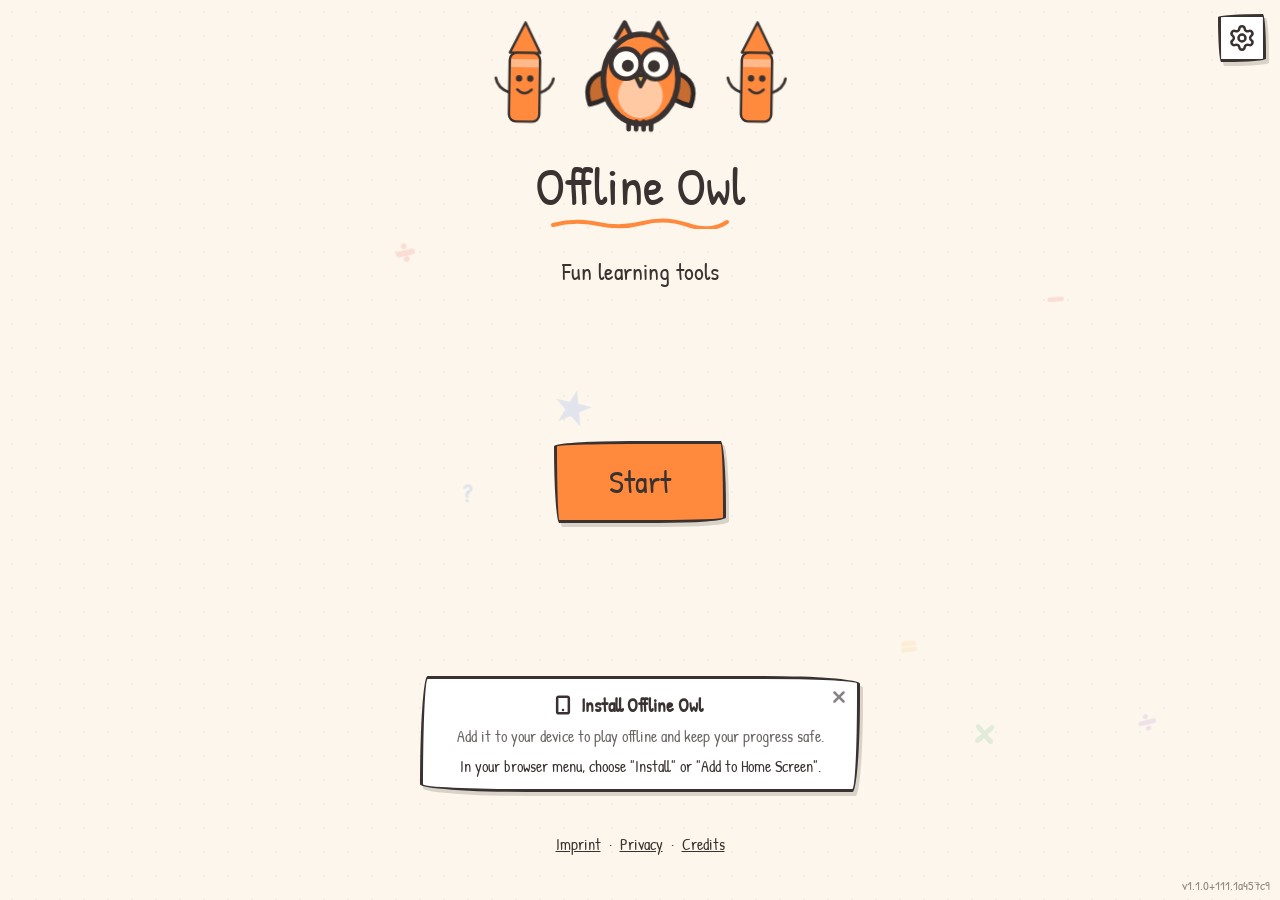
==== index.html @ 951f407f "deploy" ====
<!doctype html><html lang="en"><head><meta charset="utf-8"/><meta name="viewport" content="width=device-width,initial-scale=1,viewport-fit=cover"/><meta name="theme-color" content="#ff8a3d"/><title>Offline Owl — free, private, offline learning for kids</title><meta name="description" content="A free, offline, installable app with a strong focus on privacy that helps kids in grades 1–4 practise for school. No account, no ads, no tracking — works fully offline."/><meta name="author" content="Offline Owl"/><meta name="robots" content="index, follow"/><link rel="canonical" href="https://captainz.github.io/offline-owl/"/><meta property="og:type" content="website"/><meta property="og:site_name" content="Offline Owl"/><meta property="og:url" content="https://captainz.github.io/offline-owl/"/><meta property="og:title" content="Offline Owl — free, private, offline learning for kids"/><meta property="og:description" content="A free, offline, installable app with a strong focus on privacy that helps kids in grades 1–4 practise for school. No account, no ads, no tracking."/><meta property="og:image" content="https://captainz.github.io/offline-owl/og-banner.png"/><meta property="og:image:width" content="1200"/><meta property="og:image:height" content="630"/><meta property="og:image:alt" content="Offline Owl — free, private, offline learning for kids in grades 1–4"/><meta property="og:locale" content="en"/><meta property="og:locale:alternate" content="de"/><meta name="twitter:card" content="summary_large_image"/><meta name="twitter:title" content="Offline Owl — free, private, offline learning for kids"/><meta name="twitter:description" content="A free, offline, installable app for kids in grades 1–4. No account, no ads, no tracking — works fully offline."/><meta name="twitter:image" content="https://captainz.github.io/offline-owl/og-banner.png"/><meta name="twitter:image:alt" content="Offline Owl — free, private, offline learning for kids in grades 1–4"/><link rel="manifest" href="manifest.webmanifest"/><link rel="icon" type="image/png" href="icons/icon-192.png"/><link rel="apple-touch-icon" href="icons/icon-192.png"/><script defer="defer" src="./main.56d8f57d5d695c1987f5.js"></script><link href="./main.0093ea2480a8f78f0cec.css" rel="stylesheet"></head><body><div id="app"></div><script>(function () {
        try {
          if (!/[?&#]debug\b/.test(location.href)) return;
          document.write('<scr' + 'ipt src="eruda.js"><\/scr' + 'ipt><scr' + 'ipt>eruda.init()<\/scr' + 'ipt>');
        } catch (e) { /* ignore — debug console is best-effort */ }
      })();</script><script>(function () {
        var ok = true;
        try { new Function('var f = function (a) { return a?.b ?? 0; };'); } catch (e) { ok = false; }
        if (ok) return;
        var de = String(navigator.language || '').slice(0, 2) === 'de';
        var legacyUrl = 'legacy/';
        var link = legacyUrl
          ? '<p style="font-size:17px;margin-top:14px"><a href="' + legacyUrl + '" style="color:#c25a10">' +
              (de ? 'Einfache Version öffnen' : 'Open the simple version') + '</a></p>'
          : '';
        document.getElementById('app').innerHTML =
          '<div style="max-width:430px;margin:15vh auto;padding:24px;text-align:center;font-family:-apple-system,Segoe UI,Roboto,sans-serif;color:#3a3230">' +
          '<div style="font-size:56px">🦉</div>' +
          '<h1 style="font-size:24px;margin:14px 0 8px">' + (de ? 'Browser zu alt' : 'Browser too old') + '</h1>' +
          '<p style="font-size:17px;line-height:1.55;opacity:.8">' +
          (de
            ? 'Offline Owl braucht einen neueren Browser. Bitte aktualisiere dein Gerät oder öffne die einfache Version.'
            : 'Offline Owl needs a newer browser. Please update your device, or open the simple version below.') +
          '</p>' + link + '</div>';
      })();</script></body></html>
---- main.0093ea2480a8f78f0cec.css ----
.legal-body[data-v-5481ce39] { text-align: left; font-size: 18px; line-height: 1.5;
}
.legal-body p[data-v-5481ce39] { margin: 0 0 12px;
}
.legal-body strong[data-v-5481ce39] { font-weight: 700;
}


/* Keyboard focus ring only (pointer taps don't trigger :focus-visible), so
   it no longer lingers as an odd halo after tapping a country. */
path[role='button'][data-v-695d3e59]:focus-visible {
  outline: none;
  stroke: var(--accent, #ff8a3d);
  stroke-width: 2px;
}

@font-face {
  font-family: 'Patrick Hand';
  src: url(./27c23b607290b09435ac.woff2) format('woff2');
  font-display: swap;
}

*, ::before, ::after {
  --tw-border-spacing-x: 0;
  --tw-border-spacing-y: 0;
  --tw-translate-x: 0;
  --tw-translate-y: 0;
  --tw-rotate: 0;
  --tw-skew-x: 0;
  --tw-skew-y: 0;
  --tw-scale-x: 1;
  --tw-scale-y: 1;
  --tw-pan-x:  ;
  --tw-pan-y:  ;
  --tw-pinch-zoom:  ;
  --tw-scroll-snap-strictness: proximity;
  --tw-gradient-from-position:  ;
  --tw-gradient-via-position:  ;
  --tw-gradient-to-position:  ;
  --tw-ordinal:  ;
  --tw-slashed-zero:  ;
  --tw-numeric-figure:  ;
  --tw-numeric-spacing:  ;
  --tw-numeric-fraction:  ;
  --tw-ring-inset:  ;
  --tw-ring-offset-width: 0px;
  --tw-ring-offset-color: #fff;
  --tw-ring-color: rgb(59 130 246 / 0.5);
  --tw-ring-offset-shadow: 0 0 #0000;
  --tw-ring-shadow: 0 0 #0000;
  --tw-shadow: 0 0 #0000;
  --tw-shadow-colored: 0 0 #0000;
  --tw-blur:  ;
  --tw-brightness:  ;
  --tw-contrast:  ;
  --tw-grayscale:  ;
  --tw-hue-rotate:  ;
  --tw-invert:  ;
  --tw-saturate:  ;
  --tw-sepia:  ;
  --tw-drop-shadow:  ;
  --tw-backdrop-blur:  ;
  --tw-backdrop-brightness:  ;
  --tw-backdrop-contrast:  ;
  --tw-backdrop-grayscale:  ;
  --tw-backdrop-hue-rotate:  ;
  --tw-backdrop-invert:  ;
  --tw-backdrop-opacity:  ;
  --tw-backdrop-saturate:  ;
  --tw-backdrop-sepia:  ;
  --tw-contain-size:  ;
  --tw-contain-layout:  ;
  --tw-contain-paint:  ;
  --tw-contain-style:  ;
}

::backdrop {
  --tw-border-spacing-x: 0;
  --tw-border-spacing-y: 0;
  --tw-translate-x: 0;
  --tw-translate-y: 0;
  --tw-rotate: 0;
  --tw-skew-x: 0;
  --tw-skew-y: 0;
  --tw-scale-x: 1;
  --tw-scale-y: 1;
  --tw-pan-x:  ;
  --tw-pan-y:  ;
  --tw-pinch-zoom:  ;
  --tw-scroll-snap-strictness: proximity;
  --tw-gradient-from-position:  ;
  --tw-gradient-via-position:  ;
  --tw-gradient-to-position:  ;
  --tw-ordinal:  ;
  --tw-slashed-zero:  ;
  --tw-numeric-figure:  ;
  --tw-numeric-spacing:  ;
  --tw-numeric-fraction:  ;
  --tw-ring-inset:  ;
  --tw-ring-offset-width: 0px;
  --tw-ring-offset-color: #fff;
  --tw-ring-color: rgb(59 130 246 / 0.5);
  --tw-ring-offset-shadow: 0 0 #0000;
  --tw-ring-shadow: 0 0 #0000;
  --tw-shadow: 0 0 #0000;
  --tw-shadow-colored: 0 0 #0000;
  --tw-blur:  ;
  --tw-brightness:  ;
  --tw-contrast:  ;
  --tw-grayscale:  ;
  --tw-hue-rotate:  ;
  --tw-invert:  ;
  --tw-saturate:  ;
  --tw-sepia:  ;
  --tw-drop-shadow:  ;
  --tw-backdrop-blur:  ;
  --tw-backdrop-brightness:  ;
  --tw-backdrop-contrast:  ;
  --tw-backdrop-grayscale:  ;
  --tw-backdrop-hue-rotate:  ;
  --tw-backdrop-invert:  ;
  --tw-backdrop-opacity:  ;
  --tw-backdrop-saturate:  ;
  --tw-backdrop-sepia:  ;
  --tw-contain-size:  ;
  --tw-contain-layout:  ;
  --tw-contain-paint:  ;
  --tw-contain-style:  ;
}

/*
! tailwindcss v3.4.19 | MIT License | https://tailwindcss.com
*/

/*
1. Prevent padding and border from affecting element width. (https://github.com/mozdevs/cssremedy/issues/4)
2. Allow adding a border to an element by just adding a border-width. (https://github.com/tailwindcss/tailwindcss/pull/116)
*/

*,
::before,
::after {
  box-sizing: border-box; /* 1 */
  border-width: 0; /* 2 */
  border-style: solid; /* 2 */
  border-color: #e5e7eb; /* 2 */
}

::before,
::after {
  --tw-content: '';
}

/*
1. Use a consistent sensible line-height in all browsers.
2. Prevent adjustments of font size after orientation changes in iOS.
3. Use a more readable tab size.
4. Use the user's configured `sans` font-family by default.
5. Use the user's configured `sans` font-feature-settings by default.
6. Use the user's configured `sans` font-variation-settings by default.
7. Disable tap highlights on iOS
*/

html,
:host {
  line-height: 1.5; /* 1 */
  -webkit-text-size-adjust: 100%; /* 2 */
  -moz-tab-size: 4; /* 3 */
  -o-tab-size: 4;
     tab-size: 4; /* 3 */
  font-family: ui-sans-serif, system-ui, sans-serif, "Apple Color Emoji", "Segoe UI Emoji", "Segoe UI Symbol", "Noto Color Emoji"; /* 4 */
  font-feature-settings: normal; /* 5 */
  font-variation-settings: normal; /* 6 */
  -webkit-tap-highlight-color: transparent; /* 7 */
}

/*
1. Remove the margin in all browsers.
2. Inherit line-height from `html` so users can set them as a class directly on the `html` element.
*/

body {
  margin: 0; /* 1 */
  line-height: inherit; /* 2 */
}

/*
1. Add the correct height in Firefox.
2. Correct the inheritance of border color in Firefox. (https://bugzilla.mozilla.org/show_bug.cgi?id=190655)
3. Ensure horizontal rules are visible by default.
*/

hr {
  height: 0; /* 1 */
  color: inherit; /* 2 */
  border-top-width: 1px; /* 3 */
}

/*
Add the correct text decoration in Chrome, Edge, and Safari.
*/

abbr:where([title]) {
  -webkit-text-decoration: underline dotted;
          text-decoration: underline dotted;
}

/*
Remove the default font size and weight for headings.
*/

h1,
h2,
h3,
h4,
h5,
h6 {
  font-size: inherit;
  font-weight: inherit;
}

/*
Reset links to optimize for opt-in styling instead of opt-out.
*/

a {
  color: inherit;
  text-decoration: inherit;
}

/*
Add the correct font weight in Edge and Safari.
*/

b,
strong {
  font-weight: bolder;
}

/*
1. Use the user's configured `mono` font-family by default.
2. Use the user's configured `mono` font-feature-settings by default.
3. Use the user's configured `mono` font-variation-settings by default.
4. Correct the odd `em` font sizing in all browsers.
*/

code,
kbd,
samp,
pre {
  font-family: ui-monospace, SFMono-Regular, Menlo, Monaco, Consolas, "Liberation Mono", "Courier New", monospace; /* 1 */
  font-feature-settings: normal; /* 2 */
  font-variation-settings: normal; /* 3 */
  font-size: 1em; /* 4 */
}

/*
Add the correct font size in all browsers.
*/

small {
  font-size: 80%;
}

/*
Prevent `sub` and `sup` elements from affecting the line height in all browsers.
*/

sub,
sup {
  font-size: 75%;
  line-height: 0;
  position: relative;
  vertical-align: baseline;
}

sub {
  bottom: -0.25em;
}

sup {
  top: -0.5em;
}

/*
1. Remove text indentation from table contents in Chrome and Safari. (https://bugs.chromium.org/p/chromium/issues/detail?id=999088, https://bugs.webkit.org/show_bug.cgi?id=201297)
2. Correct table border color inheritance in all Chrome and Safari. (https://bugs.chromium.org/p/chromium/issues/detail?id=935729, https://bugs.webkit.org/show_bug.cgi?id=195016)
3. Remove gaps between table borders by default.
*/

table {
  text-indent: 0; /* 1 */
  border-color: inherit; /* 2 */
  border-collapse: collapse; /* 3 */
}

/*
1. Change the font styles in all browsers.
2. Remove the margin in Firefox and Safari.
3. Remove default padding in all browsers.
*/

button,
input,
optgroup,
select,
textarea {
  font-family: inherit; /* 1 */
  font-feature-settings: inherit; /* 1 */
  font-variation-settings: inherit; /* 1 */
  font-size: 100%; /* 1 */
  font-weight: inherit; /* 1 */
  line-height: inherit; /* 1 */
  letter-spacing: inherit; /* 1 */
  color: inherit; /* 1 */
  margin: 0; /* 2 */
  padding: 0; /* 3 */
}

/*
Remove the inheritance of text transform in Edge and Firefox.
*/

button,
select {
  text-transform: none;
}

/*
1. Correct the inability to style clickable types in iOS and Safari.
2. Remove default button styles.
*/

button,
input:where([type='button']),
input:where([type='reset']),
input:where([type='submit']) {
  -webkit-appearance: button; /* 1 */
  background-color: transparent; /* 2 */
  background-image: none; /* 2 */
}

/*
Use the modern Firefox focus style for all focusable elements.
*/

:-moz-focusring {
  outline: auto;
}

/*
Remove the additional `:invalid` styles in Firefox. (https://github.com/mozilla/gecko-dev/blob/2f9eacd9d3d995c937b4251a5557d95d494c9be1/layout/style/res/forms.css#L728-L737)
*/

:-moz-ui-invalid {
  box-shadow: none;
}

/*
Add the correct vertical alignment in Chrome and Firefox.
*/

progress {
  vertical-align: baseline;
}

/*
Correct the cursor style of increment and decrement buttons in Safari.
*/

::-webkit-inner-spin-button,
::-webkit-outer-spin-button {
  height: auto;
}

/*
1. Correct the odd appearance in Chrome and Safari.
2. Correct the outline style in Safari.
*/

[type='search'] {
  -webkit-appearance: textfield; /* 1 */
  outline-offset: -2px; /* 2 */
}

/*
Remove the inner padding in Chrome and Safari on macOS.
*/

::-webkit-search-decoration {
  -webkit-appearance: none;
}

/*
1. Correct the inability to style clickable types in iOS and Safari.
2. Change font properties to `inherit` in Safari.
*/

::-webkit-file-upload-button {
  -webkit-appearance: button; /* 1 */
  font: inherit; /* 2 */
}

/*
Add the correct display in Chrome and Safari.
*/

summary {
  display: list-item;
}

/*
Removes the default spacing and border for appropriate elements.
*/

blockquote,
dl,
dd,
h1,
h2,
h3,
h4,
h5,
h6,
hr,
figure,
p,
pre {
  margin: 0;
}

fieldset {
  margin: 0;
  padding: 0;
}

legend {
  padding: 0;
}

ol,
ul,
menu {
  list-style: none;
  margin: 0;
  padding: 0;
}

/*
Reset default styling for dialogs.
*/

dialog {
  padding: 0;
}

/*
Prevent resizing textareas horizontally by default.
*/

textarea {
  resize: vertical;
}

/*
1. Reset the default placeholder opacity in Firefox. (https://github.com/tailwindlabs/tailwindcss/issues/3300)
2. Set the default placeholder color to the user's configured gray 400 color.
*/

input::-moz-placeholder, textarea::-moz-placeholder {
  opacity: 1; /* 1 */
  color: #9ca3af; /* 2 */
}

input::placeholder,
textarea::placeholder {
  opacity: 1; /* 1 */
  color: #9ca3af; /* 2 */
}

/*
Set the default cursor for buttons.
*/

button,
[role="button"] {
  cursor: pointer;
}

/*
Make sure disabled buttons don't get the pointer cursor.
*/

:disabled {
  cursor: default;
}

/*
1. Make replaced elements `display: block` by default. (https://github.com/mozdevs/cssremedy/issues/14)
2. Add `vertical-align: middle` to align replaced elements more sensibly by default. (https://github.com/jensimmons/cssremedy/issues/14#issuecomment-634934210)
   This can trigger a poorly considered lint error in some tools but is included by design.
*/

img,
svg,
video,
canvas,
audio,
iframe,
embed,
object {
  display: block; /* 1 */
  vertical-align: middle; /* 2 */
}

/*
Constrain images and videos to the parent width and preserve their intrinsic aspect ratio. (https://github.com/mozdevs/cssremedy/issues/14)
*/

img,
video {
  max-width: 100%;
  height: auto;
}

/* Make elements with the HTML hidden attribute stay hidden by default */

[hidden]:where(:not([hidden="until-found"])) {
  display: none;
}
.container {
  width: 100%;
}
@media (min-width: 640px) {

  .container {
    max-width: 640px;
  }
}
@media (min-width: 768px) {

  .container {
    max-width: 768px;
  }
}
@media (min-width: 1024px) {

  .container {
    max-width: 1024px;
  }
}
@media (min-width: 1280px) {

  .container {
    max-width: 1280px;
  }
}
@media (min-width: 1536px) {

  .container {
    max-width: 1536px;
  }
}
/* Signature crayon border — two mirrored variants for organic variety. */
.cb {
    border: 3px solid #3a3230;
    border-radius: 255px 18px 225px 18px / 18px 225px 18px 255px;
    box-shadow: 3px 4px 0 rgba(58,50,48,0.18);
  }
.cb2 {
    border: 3px solid #3a3230;
    border-radius: 18px 225px 18px 255px / 255px 18px 225px 18px;
    box-shadow: 3px 4px 0 rgba(58,50,48,0.18);
  }
/* Legacy alias used by not-yet-redesigned corners (leaderboard, gift editor). */
.crayon-border {
    border: 3px solid #3a3230;
    border-radius: 255px 18px 225px 18px / 18px 225px 18px 255px;
  }
/* Pair with .cb or .cb2 for the border variant. */
.chip {
  cursor: pointer;
  --tw-bg-opacity: 1;
  background-color: rgb(255 255 255 / var(--tw-bg-opacity, 1));
  padding-left: 18px;
  padding-right: 18px;
  padding-top: 7px;
  padding-bottom: 7px;
  font-family: "Patrick Hand", Comic Sans MS, cursive;
  font-size: 21px;
  --tw-text-opacity: 1;
  color: rgb(58 50 48 / var(--tw-text-opacity, 1));
  transition-property: transform;
  transition-timing-function: cubic-bezier(0.4, 0, 0.2, 1);
  transition-duration: 150ms;
}
.chip:active { transform: scale(0.92); }
.chip-on {
  background-color: var(--accent, #ff8a3d); color: var(--on-accent, #fff);
}
.backlink {
  cursor: pointer;
  align-self: center;
  justify-self: center;
  border-width: 0px;
  background-color: transparent;
  font-size: 22px;
  --tw-text-opacity: 1;
  color: rgb(58 50 48 / var(--tw-text-opacity, 1));
  text-decoration-line: underline;
  opacity: 0.75;
}
.lbl {
  margin-bottom: 6px;
  font-size: 19px;
  line-height: 1;
  opacity: 0.7;
}
/* Numpad key — pair with .cb or .cb2. */
.key {
  min-height: 60px;
  cursor: pointer;
  --tw-bg-opacity: 1;
  background-color: rgb(255 255 255 / var(--tw-bg-opacity, 1));
  padding-top: 0.75rem;
  padding-bottom: 0.75rem;
  padding-left: 0px;
  padding-right: 0px;
  font-family: "Patrick Hand", Comic Sans MS, cursive;
  font-size: 32px;
  --tw-text-opacity: 1;
  color: rgb(58 50 48 / var(--tw-text-opacity, 1));
  transition-property: transform;
  transition-timing-function: cubic-bezier(0.4, 0, 0.2, 1);
  transition-duration: 80ms;
}
.key:active { transform: scale(0.9); }
.tilt-l { transform: rotate(-1.2deg); }
.tilt-r { transform: rotate(1.1deg); }
/* Crayon range slider: ink pill track, accent knob. */
.slider {
    -webkit-appearance: none;
    -moz-appearance: none;
         appearance: none;
    width: 100%;
    height: 16px;
    border: 3px solid #3a3230;
    border-radius: 99px;
    background: #fff;
    cursor: pointer;
  }
.slider::-webkit-slider-thumb {
    -webkit-appearance: none;
    appearance: none;
    width: 28px;
    height: 28px;
    border-radius: 50%;
    background: var(--accent, #ff8a3d);
    border: 3px solid #3a3230;
    box-shadow: 2px 2px 0 rgba(58,50,48,0.18);
  }
.slider::-moz-range-thumb {
    width: 28px;
    height: 28px;
    border-radius: 50%;
    background: var(--accent, #ff8a3d);
    border: 3px solid #3a3230;
    box-shadow: 2px 2px 0 rgba(58,50,48,0.18);
  }
.pointer-events-none {
  pointer-events: none;
}
.visible {
  visibility: visible;
}
.static {
  position: static;
}
.fixed {
  position: fixed;
}
.absolute {
  position: absolute;
}
.relative {
  position: relative;
}
.sticky {
  position: sticky;
}
.inset-0 {
  inset: 0px;
}
.inset-y-0 {
  top: 0px;
  bottom: 0px;
}
.bottom-2 {
  bottom: 0.5rem;
}
.left-0 {
  left: 0px;
}
.left-\[-3px\] {
  left: -3px;
}
.right-0 {
  right: 0px;
}
.right-1 {
  right: 0.25rem;
}
.right-2 {
  right: 0.5rem;
}
.right-2\.5 {
  right: 0.625rem;
}
.right-\[-3px\] {
  right: -3px;
}
.right-\[14px\] {
  right: 14px;
}
.top-0 {
  top: 0px;
}
.top-1 {
  top: 0.25rem;
}
.top-1\/2 {
  top: 50%;
}
.top-\[14px\] {
  top: 14px;
}
.top-\[1px\] {
  top: 1px;
}
.isolate {
  isolation: isolate;
}
.z-0 {
  z-index: 0;
}
.z-30 {
  z-index: 30;
}
.z-40 {
  z-index: 40;
}
.z-50 {
  z-index: 50;
}
.z-\[1\] {
  z-index: 1;
}
.z-\[29\] {
  z-index: 29;
}
.z-\[60\] {
  z-index: 60;
}
.z-\[70\] {
  z-index: 70;
}
.z-\[79\] {
  z-index: 79;
}
.z-\[80\] {
  z-index: 80;
}
.m-0 {
  margin: 0px;
}
.-mx-\[18px\] {
  margin-left: -18px;
  margin-right: -18px;
}
.mx-auto {
  margin-left: auto;
  margin-right: auto;
}
.\!mb-0 {
  margin-bottom: 0px !important;
}
.-mb-4 {
  margin-bottom: -1rem;
}
.-mt-1 {
  margin-top: -0.25rem;
}
.-mt-2 {
  margin-top: -0.5rem;
}
.-mt-\[6px\] {
  margin-top: -6px;
}
.mb-0 {
  margin-bottom: 0px;
}
.mb-2 {
  margin-bottom: 0.5rem;
}
.mb-\[6px\] {
  margin-bottom: 6px;
}
.ml-2 {
  margin-left: 0.5rem;
}
.ml-\[2px\] {
  margin-left: 2px;
}
.mr-1 {
  margin-right: 0.25rem;
}
.mt-1 {
  margin-top: 0.25rem;
}
.mt-2 {
  margin-top: 0.5rem;
}
.mt-3 {
  margin-top: 0.75rem;
}
.mt-4 {
  margin-top: 1rem;
}
.mt-\[2px\] {
  margin-top: 2px;
}
.mt-auto {
  margin-top: auto;
}
.box-border {
  box-sizing: border-box;
}
.block {
  display: block;
}
.inline-block {
  display: inline-block;
}
.inline {
  display: inline;
}
.flex {
  display: flex;
}
.inline-flex {
  display: inline-flex;
}
.grid {
  display: grid;
}
.hidden {
  display: none;
}
.aspect-square {
  aspect-ratio: 1 / 1;
}
.h-10 {
  height: 2.5rem;
}
.h-11 {
  height: 2.75rem;
}
.h-12 {
  height: 3rem;
}
.h-14 {
  height: 3.5rem;
}
.h-16 {
  height: 4rem;
}
.h-28 {
  height: 7rem;
}
.h-4 {
  height: 1rem;
}
.h-6 {
  height: 1.5rem;
}
.h-7 {
  height: 1.75rem;
}
.h-8 {
  height: 2rem;
}
.h-9 {
  height: 2.25rem;
}
.h-\[300px\] {
  height: 300px;
}
.h-\[34px\] {
  height: 34px;
}
.h-\[3px\] {
  height: 3px;
}
.h-\[52px\] {
  height: 52px;
}
.h-\[54px\] {
  height: 54px;
}
.h-\[60px\] {
  height: 60px;
}
.h-\[72px\] {
  height: 72px;
}
.h-\[92px\] {
  height: 92px;
}
.h-auto {
  height: auto;
}
.h-full {
  height: 100%;
}
.max-h-\[90vh\] {
  max-height: 90vh;
}
.min-h-\[\.9em\] {
  min-height: .9em;
}
.min-h-\[1\.4em\] {
  min-height: 1.4em;
}
.min-h-\[100dvh\] {
  min-height: 100dvh;
}
.min-h-\[66px\] {
  min-height: 66px;
}
.w-10 {
  width: 2.5rem;
}
.w-11 {
  width: 2.75rem;
}
.w-12 {
  width: 3rem;
}
.w-14 {
  width: 3.5rem;
}
.w-16 {
  width: 4rem;
}
.w-28 {
  width: 7rem;
}
.w-6 {
  width: 1.5rem;
}
.w-7 {
  width: 1.75rem;
}
.w-8 {
  width: 2rem;
}
.w-9 {
  width: 2.25rem;
}
.w-\[120px\] {
  width: 120px;
}
.w-\[140px\] {
  width: 140px;
}
.w-\[170px\] {
  width: 170px;
}
.w-\[180px\] {
  width: 180px;
}
.w-\[52px\] {
  width: 52px;
}
.w-\[54px\] {
  width: 54px;
}
.w-\[60px\] {
  width: 60px;
}
.w-\[62px\] {
  width: 62px;
}
.w-\[72px\] {
  width: 72px;
}
.w-\[92px\] {
  width: 92px;
}
.w-full {
  width: 100%;
}
.w-max {
  width: -moz-max-content;
  width: max-content;
}
.min-w-0 {
  min-width: 0px;
}
.max-w-\[160px\] {
  max-width: 160px;
}
.max-w-\[220px\] {
  max-width: 220px;
}
.max-w-\[320px\] {
  max-width: 320px;
}
.max-w-\[330px\] {
  max-width: 330px;
}
.max-w-\[440px\] {
  max-width: 440px;
}
.max-w-\[460px\] {
  max-width: 460px;
}
.max-w-\[480px\] {
  max-width: 480px;
}
.max-w-\[520px\] {
  max-width: 520px;
}
.max-w-\[620px\] {
  max-width: 620px;
}
.max-w-\[640px\] {
  max-width: 640px;
}
.max-w-full {
  max-width: 100%;
}
.flex-1 {
  flex: 1 1 0%;
}
.shrink-0 {
  flex-shrink: 0;
}
.-translate-y-1\/2 {
  --tw-translate-y: -50%;
  transform: translate(var(--tw-translate-x), var(--tw-translate-y)) rotate(var(--tw-rotate)) skewX(var(--tw-skew-x)) skewY(var(--tw-skew-y)) scaleX(var(--tw-scale-x)) scaleY(var(--tw-scale-y));
}
.-rotate-45 {
  --tw-rotate: -45deg;
  transform: translate(var(--tw-translate-x), var(--tw-translate-y)) rotate(var(--tw-rotate)) skewX(var(--tw-skew-x)) skewY(var(--tw-skew-y)) scaleX(var(--tw-scale-x)) scaleY(var(--tw-scale-y));
}
.rotate-180 {
  --tw-rotate: 180deg;
  transform: translate(var(--tw-translate-x), var(--tw-translate-y)) rotate(var(--tw-rotate)) skewX(var(--tw-skew-x)) skewY(var(--tw-skew-y)) scaleX(var(--tw-scale-x)) scaleY(var(--tw-scale-y));
}
.transform {
  transform: translate(var(--tw-translate-x), var(--tw-translate-y)) rotate(var(--tw-rotate)) skewX(var(--tw-skew-x)) skewY(var(--tw-skew-y)) scaleX(var(--tw-scale-x)) scaleY(var(--tw-scale-y));
}
@keyframes spin {

  to {
    transform: rotate(360deg);
  }
}
.animate-spin {
  animation: spin 1s linear infinite;
}
.cursor-default {
  cursor: default;
}
.cursor-grab {
  cursor: grab;
}
.cursor-pointer {
  cursor: pointer;
}
.touch-none {
  touch-action: none;
}
.select-none {
  -webkit-user-select: none;
     -moz-user-select: none;
          user-select: none;
}
.resize-y {
  resize: vertical;
}
.list-disc {
  list-style-type: disc;
}
.grid-cols-1 {
  grid-template-columns: repeat(1, minmax(0, 1fr));
}
.grid-cols-2 {
  grid-template-columns: repeat(2, minmax(0, 1fr));
}
.grid-cols-3 {
  grid-template-columns: repeat(3, minmax(0, 1fr));
}
.grid-cols-5 {
  grid-template-columns: repeat(5, minmax(0, 1fr));
}
.grid-cols-\[repeat\(auto-fill\2c minmax\(150px\2c 1fr\)\)\] {
  grid-template-columns: repeat(auto-fill,minmax(150px,1fr));
}
.flex-row-reverse {
  flex-direction: row-reverse;
}
.flex-col {
  flex-direction: column;
}
.flex-wrap {
  flex-wrap: wrap;
}
.flex-nowrap {
  flex-wrap: nowrap;
}
.place-items-center {
  place-items: center;
}
.items-start {
  align-items: flex-start;
}
.items-end {
  align-items: flex-end;
}
.items-center {
  align-items: center;
}
.items-stretch {
  align-items: stretch;
}
.justify-center {
  justify-content: center;
}
.justify-between {
  justify-content: space-between;
}
.justify-items-center {
  justify-items: center;
}
.gap-1 {
  gap: 0.25rem;
}
.gap-2 {
  gap: 0.5rem;
}
.gap-3 {
  gap: 0.75rem;
}
.gap-4 {
  gap: 1rem;
}
.gap-5 {
  gap: 1.25rem;
}
.gap-6 {
  gap: 1.5rem;
}
.gap-\[10px\] {
  gap: 10px;
}
.gap-\[14px\] {
  gap: 14px;
}
.gap-\[18px\] {
  gap: 18px;
}
.gap-\[6px\] {
  gap: 6px;
}
.gap-\[8px\] {
  gap: 8px;
}
.self-start {
  align-self: flex-start;
}
.self-center {
  align-self: center;
}
.justify-self-start {
  justify-self: start;
}
.justify-self-center {
  justify-self: center;
}
.overflow-auto {
  overflow: auto;
}
.overflow-hidden {
  overflow: hidden;
}
.overflow-visible {
  overflow: visible;
}
.truncate {
  overflow: hidden;
  text-overflow: ellipsis;
  white-space: nowrap;
}
.whitespace-nowrap {
  white-space: nowrap;
}
.break-words {
  overflow-wrap: break-word;
}
.break-all {
  word-break: break-all;
}
.rounded-full {
  border-radius: 9999px;
}
.rounded-lg {
  border-radius: 0.5rem;
}
.border-\[3px\] {
  border-width: 3px;
}
.border-b-2 {
  border-bottom-width: 2px;
}
.border-t-2 {
  border-top-width: 2px;
}
.\!border-dashed {
  border-style: dashed !important;
}
.border-dashed {
  border-style: dashed;
}
.border-ink {
  --tw-border-opacity: 1;
  border-color: rgb(58 50 48 / var(--tw-border-opacity, 1));
}
.border-ink\/10 {
  border-color: rgb(58 50 48 / 0.1);
}
.border-ink\/15 {
  border-color: rgb(58 50 48 / 0.15);
}
.border-ink\/25 {
  border-color: rgb(58 50 48 / 0.25);
}
.border-ink\/40 {
  border-color: rgb(58 50 48 / 0.4);
}
.\!bg-crayon-green {
  --tw-bg-opacity: 1 !important;
  background-color: rgb(76 175 110 / var(--tw-bg-opacity, 1)) !important;
}
.\!bg-crayon-red {
  --tw-bg-opacity: 1 !important;
  background-color: rgb(232 87 76 / var(--tw-bg-opacity, 1)) !important;
}
.bg-accent {
  background-color: var(--accent, #ff8a3d);
}
.bg-black {
  --tw-bg-opacity: 1;
  background-color: rgb(0 0 0 / var(--tw-bg-opacity, 1));
}
.bg-crayon-blue {
  --tw-bg-opacity: 1;
  background-color: rgb(76 134 232 / var(--tw-bg-opacity, 1));
}
.bg-crayon-blue\/25 {
  background-color: rgb(76 134 232 / 0.25);
}
.bg-crayon-green {
  --tw-bg-opacity: 1;
  background-color: rgb(76 175 110 / var(--tw-bg-opacity, 1));
}
.bg-crayon-green\/70 {
  background-color: rgb(76 175 110 / 0.7);
}
.bg-crayon-red {
  --tw-bg-opacity: 1;
  background-color: rgb(232 87 76 / var(--tw-bg-opacity, 1));
}
.bg-crayon-red\/10 {
  background-color: rgb(232 87 76 / 0.1);
}
.bg-crayon-yellow {
  --tw-bg-opacity: 1;
  background-color: rgb(242 193 78 / var(--tw-bg-opacity, 1));
}
.bg-crayon-yellow\/30 {
  background-color: rgb(242 193 78 / 0.3);
}
.bg-crayon-yellow\/60 {
  background-color: rgb(242 193 78 / 0.6);
}
.bg-paper {
  --tw-bg-opacity: 1;
  background-color: rgb(253 246 236 / var(--tw-bg-opacity, 1));
}
.bg-scrim {
  background-color: rgba(58,50,48,0.45);
}
.bg-white {
  --tw-bg-opacity: 1;
  background-color: rgb(255 255 255 / var(--tw-bg-opacity, 1));
}
.bg-white\/55 {
  background-color: rgb(255 255 255 / 0.55);
}
.bg-gradient-to-l {
  background-image: linear-gradient(to left, var(--tw-gradient-stops));
}
.from-white {
  --tw-gradient-from: #fff var(--tw-gradient-from-position);
  --tw-gradient-to: rgb(255 255 255 / 0) var(--tw-gradient-to-position);
  --tw-gradient-stops: var(--tw-gradient-from), var(--tw-gradient-to);
}
.to-transparent {
  --tw-gradient-to: transparent var(--tw-gradient-to-position);
}
.object-cover {
  -o-object-fit: cover;
     object-fit: cover;
}
.\!p-0 {
  padding: 0px !important;
}
.p-0 {
  padding: 0px;
}
.p-1 {
  padding: 0.25rem;
}
.p-2 {
  padding: 0.5rem;
}
.p-3 {
  padding: 0.75rem;
}
.p-4 {
  padding: 1rem;
}
.p-5 {
  padding: 1.25rem;
}
.p-\[14px\] {
  padding: 14px;
}
.p-\[18px\] {
  padding: 18px;
}
.p-\[22px\] {
  padding: 22px;
}
.\!px-3 {
  padding-left: 0.75rem !important;
  padding-right: 0.75rem !important;
}
.\!py-1 {
  padding-top: 0.25rem !important;
  padding-bottom: 0.25rem !important;
}
.\!py-\[2px\] {
  padding-top: 2px !important;
  padding-bottom: 2px !important;
}
.px-1 {
  padding-left: 0.25rem;
  padding-right: 0.25rem;
}
.px-2 {
  padding-left: 0.5rem;
  padding-right: 0.5rem;
}
.px-3 {
  padding-left: 0.75rem;
  padding-right: 0.75rem;
}
.px-4 {
  padding-left: 1rem;
  padding-right: 1rem;
}
.px-\[10px\] {
  padding-left: 10px;
  padding-right: 10px;
}
.px-\[12px\] {
  padding-left: 12px;
  padding-right: 12px;
}
.px-\[14px\] {
  padding-left: 14px;
  padding-right: 14px;
}
.px-\[18px\] {
  padding-left: 18px;
  padding-right: 18px;
}
.px-\[22px\] {
  padding-left: 22px;
  padding-right: 22px;
}
.px-\[28px\] {
  padding-left: 28px;
  padding-right: 28px;
}
.px-\[38px\] {
  padding-left: 38px;
  padding-right: 38px;
}
.px-\[52px\] {
  padding-left: 52px;
  padding-right: 52px;
}
.py-1 {
  padding-top: 0.25rem;
  padding-bottom: 0.25rem;
}
.py-2 {
  padding-top: 0.5rem;
  padding-bottom: 0.5rem;
}
.py-3 {
  padding-top: 0.75rem;
  padding-bottom: 0.75rem;
}
.py-4 {
  padding-top: 1rem;
  padding-bottom: 1rem;
}
.py-7 {
  padding-top: 1.75rem;
  padding-bottom: 1.75rem;
}
.py-\[10px\] {
  padding-top: 10px;
  padding-bottom: 10px;
}
.py-\[14px\] {
  padding-top: 14px;
  padding-bottom: 14px;
}
.py-\[2px\] {
  padding-top: 2px;
  padding-bottom: 2px;
}
.py-\[34px\] {
  padding-top: 34px;
  padding-bottom: 34px;
}
.py-\[4px\] {
  padding-top: 4px;
  padding-bottom: 4px;
}
.py-\[6px\] {
  padding-top: 6px;
  padding-bottom: 6px;
}
.pb-11 {
  padding-bottom: 2.75rem;
}
.pb-2 {
  padding-bottom: 0.5rem;
}
.pb-3 {
  padding-bottom: 0.75rem;
}
.pl-1 {
  padding-left: 0.25rem;
}
.pl-5 {
  padding-left: 1.25rem;
}
.pr-6 {
  padding-right: 1.5rem;
}
.pt-1 {
  padding-top: 0.25rem;
}
.pt-2 {
  padding-top: 0.5rem;
}
.pt-3 {
  padding-top: 0.75rem;
}
.pt-\[18px\] {
  padding-top: 18px;
}
.pt-\[22px\] {
  padding-top: 22px;
}
.text-left {
  text-align: left;
}
.text-center {
  text-align: center;
}
.text-right {
  text-align: right;
}
.align-\[-0\.15em\] {
  vertical-align: -0.15em;
}
.font-crayon {
  font-family: "Patrick Hand", Comic Sans MS, cursive;
}
.\!text-\[15px\] {
  font-size: 15px !important;
}
.\!text-\[16px\] {
  font-size: 16px !important;
}
.\!text-\[17px\] {
  font-size: 17px !important;
}
.\!text-\[18px\] {
  font-size: 18px !important;
}
.\!text-\[19px\] {
  font-size: 19px !important;
}
.\!text-\[20px\] {
  font-size: 20px !important;
}
.text-2xl {
  font-size: 1.5rem;
  line-height: 2rem;
}
.text-3xl {
  font-size: 1.875rem;
  line-height: 2.25rem;
}
.text-\[13px\] {
  font-size: 13px;
}
.text-\[14px\] {
  font-size: 14px;
}
.text-\[15px\] {
  font-size: 15px;
}
.text-\[16px\] {
  font-size: 16px;
}
.text-\[17px\] {
  font-size: 17px;
}
.text-\[18px\] {
  font-size: 18px;
}
.text-\[19px\] {
  font-size: 19px;
}
.text-\[20px\] {
  font-size: 20px;
}
.text-\[21px\] {
  font-size: 21px;
}
.text-\[22px\] {
  font-size: 22px;
}
.text-\[24px\] {
  font-size: 24px;
}
.text-\[26px\] {
  font-size: 26px;
}
.text-\[28px\] {
  font-size: 28px;
}
.text-\[30px\] {
  font-size: 30px;
}
.text-\[32px\] {
  font-size: 32px;
}
.text-\[34px\] {
  font-size: 34px;
}
.text-\[36px\] {
  font-size: 36px;
}
.text-\[40px\] {
  font-size: 40px;
}
.text-\[44px\] {
  font-size: 44px;
}
.text-\[64px\] {
  font-size: 64px;
}
.text-\[clamp\(32px\2c 8vw\2c 48px\)\] {
  font-size: clamp(32px, 8vw, 48px);
}
.text-\[clamp\(36px\2c 9vw\2c 54px\)\] {
  font-size: clamp(36px, 9vw, 54px);
}
.text-\[clamp\(56px\2c 15vw\2c 84px\)\] {
  font-size: clamp(56px, 15vw, 84px);
}
.text-lg {
  font-size: 1.125rem;
  line-height: 1.75rem;
}
.text-xl {
  font-size: 1.25rem;
  line-height: 1.75rem;
}
.font-bold {
  font-weight: 700;
}
.leading-\[1\.05\] {
  line-height: 1.05;
}
.leading-\[1\.1\] {
  line-height: 1.1;
}
.leading-\[1\.2\] {
  line-height: 1.2;
}
.leading-none {
  line-height: 1;
}
.leading-relaxed {
  line-height: 1.625;
}
.leading-snug {
  line-height: 1.375;
}
.leading-tight {
  line-height: 1.25;
}
.tracking-\[\.3em\] {
  letter-spacing: .3em;
}
.\!text-white {
  --tw-text-opacity: 1 !important;
  color: rgb(255 255 255 / var(--tw-text-opacity, 1)) !important;
}
.text-\[color\:var\(--on-accent\2c \#fff\)\] {
  color: var(--on-accent,#fff);
}
.text-accent {
  color: var(--accent, #ff8a3d);
}
.text-crayon-blue {
  --tw-text-opacity: 1;
  color: rgb(76 134 232 / var(--tw-text-opacity, 1));
}
.text-crayon-green {
  --tw-text-opacity: 1;
  color: rgb(76 175 110 / var(--tw-text-opacity, 1));
}
.text-crayon-purple {
  --tw-text-opacity: 1;
  color: rgb(155 111 214 / var(--tw-text-opacity, 1));
}
.text-crayon-red {
  --tw-text-opacity: 1;
  color: rgb(232 87 76 / var(--tw-text-opacity, 1));
}
.text-crayon-yellow {
  --tw-text-opacity: 1;
  color: rgb(242 193 78 / var(--tw-text-opacity, 1));
}
.text-gold {
  --tw-text-opacity: 1;
  color: rgb(201 154 30 / var(--tw-text-opacity, 1));
}
.text-ink {
  --tw-text-opacity: 1;
  color: rgb(58 50 48 / var(--tw-text-opacity, 1));
}
.text-white {
  --tw-text-opacity: 1;
  color: rgb(255 255 255 / var(--tw-text-opacity, 1));
}
.underline {
  text-decoration-line: underline;
}
.opacity-35 {
  opacity: 0.35;
}
.opacity-40 {
  opacity: 0.4;
}
.opacity-50 {
  opacity: 0.5;
}
.opacity-55 {
  opacity: 0.55;
}
.opacity-60 {
  opacity: 0.6;
}
.opacity-65 {
  opacity: 0.65;
}
.opacity-70 {
  opacity: 0.7;
}
.opacity-75 {
  opacity: 0.75;
}
.opacity-80 {
  opacity: 0.8;
}
.opacity-85 {
  opacity: 0.85;
}
.opacity-90 {
  opacity: 0.9;
}
.opacity-\[\.16\] {
  opacity: .16;
}
.outline-none {
  outline: 2px solid transparent;
  outline-offset: 2px;
}
.outline {
  outline-style: solid;
}
.outline-4 {
  outline-width: 4px;
}
.outline-offset-2 {
  outline-offset: 2px;
}
.outline-accent {
  outline-color: var(--accent, #ff8a3d);
}
.ring {
  --tw-ring-offset-shadow: var(--tw-ring-inset) 0 0 0 var(--tw-ring-offset-width) var(--tw-ring-offset-color);
  --tw-ring-shadow: var(--tw-ring-inset) 0 0 0 calc(3px + var(--tw-ring-offset-width)) var(--tw-ring-color);
  box-shadow: var(--tw-ring-offset-shadow), var(--tw-ring-shadow), var(--tw-shadow, 0 0 #0000);
}
.filter {
  filter: var(--tw-blur) var(--tw-brightness) var(--tw-contrast) var(--tw-grayscale) var(--tw-hue-rotate) var(--tw-invert) var(--tw-saturate) var(--tw-sepia) var(--tw-drop-shadow);
}
.transition-\[left\] {
  transition-property: left;
  transition-timing-function: cubic-bezier(0.4, 0, 0.2, 1);
  transition-duration: 150ms;
}
.transition-\[width\] {
  transition-property: width;
  transition-timing-function: cubic-bezier(0.4, 0, 0.2, 1);
  transition-duration: 150ms;
}
.transition-colors {
  transition-property: color, background-color, border-color, text-decoration-color, fill, stroke;
  transition-timing-function: cubic-bezier(0.4, 0, 0.2, 1);
  transition-duration: 150ms;
}
.transition-transform {
  transition-property: transform;
  transition-timing-function: cubic-bezier(0.4, 0, 0.2, 1);
  transition-duration: 150ms;
}
.duration-200 {
  transition-duration: 200ms;
}
.duration-300 {
  transition-duration: 300ms;
}
.duration-\[400ms\] {
  transition-duration: 400ms;
}
.ease-\[cubic-bezier\(\.5\2c 1\.6\2c \.4\2c 1\)\] {
  transition-timing-function: cubic-bezier(.5,1.6,.4,1);
}
.will-change-transform {
  will-change: transform;
}
.\[box-decoration-break\:clone\] {
  -webkit-box-decoration-break: clone;
          box-decoration-break: clone;
}

:root { --accent: #ff8a3d; --on-accent: #3a3230; }
html, body, #app { height: 100%; }
/* App-like feel: no double-tap-to-zoom anywhere (the browser checks the
   whole ancestor chain, so html covers every element). Where zooming
   matters (geo map) a dedicated pan/zoom takes over via touch-action:
   none on the component itself. */
html { touch-action: manipulation; }
body {
  --tw-bg-opacity: 1;
  background-color: rgb(253 246 236 / var(--tw-bg-opacity, 1));
  font-family: "Patrick Hand", Comic Sans MS, cursive;
  --tw-text-opacity: 1;
  color: rgb(58 50 48 / var(--tw-text-opacity, 1));
  background-image: radial-gradient(rgba(58,50,48,0.05) 1.2px, transparent 1.2px);
  background-size: 24px 24px;
  overflow-x: hidden;
}

/* Scrollbars in the hand-drawn look: chunky ink pill on paper. */
* {
  scrollbar-width: thin;
  scrollbar-color: rgba(58,50,48,0.4) transparent;
}
::-webkit-scrollbar { width: 10px; height: 10px; }
::-webkit-scrollbar-track { background: transparent; }
::-webkit-scrollbar-thumb {
  background: rgba(58,50,48,0.35);
  border-radius: 99px;
  border: 2px solid #fdf6ec;
}
::-webkit-scrollbar-thumb:hover { background: rgba(58,50,48,0.55); }
.hover\:opacity-100:hover {
  opacity: 1;
}
.focus\:\[box-shadow\:0_0_0_3px_rgba\(255\2c 138\2c 61\2c \.4\)\]:focus {
  box-shadow: 0 0 0 3px rgba(255,138,61,.4);
}
.active\:-rotate-1:active {
  --tw-rotate: -1deg;
  transform: translate(var(--tw-translate-x), var(--tw-translate-y)) rotate(var(--tw-rotate)) skewX(var(--tw-skew-x)) skewY(var(--tw-skew-y)) scaleX(var(--tw-scale-x)) scaleY(var(--tw-scale-y));
}
.active\:scale-\[\.93\]:active {
  --tw-scale-x: .93;
  --tw-scale-y: .93;
  transform: translate(var(--tw-translate-x), var(--tw-translate-y)) rotate(var(--tw-rotate)) skewX(var(--tw-skew-x)) skewY(var(--tw-skew-y)) scaleX(var(--tw-scale-x)) scaleY(var(--tw-scale-y));
}
.active\:scale-\[\.95\]:active {
  --tw-scale-x: .95;
  --tw-scale-y: .95;
  transform: translate(var(--tw-translate-x), var(--tw-translate-y)) rotate(var(--tw-rotate)) skewX(var(--tw-skew-x)) skewY(var(--tw-skew-y)) scaleX(var(--tw-scale-x)) scaleY(var(--tw-scale-y));
}
.active\:cursor-grabbing:active {
  cursor: grabbing;
}
.disabled\:opacity-40:disabled {
  opacity: 0.4;
}
.disabled\:opacity-50:disabled {
  opacity: 0.5;
}
@media (min-width: 640px) {

  .sm\:grid-cols-2 {
    grid-template-columns: repeat(2, minmax(0, 1fr));
  }

  .sm\:grid-cols-3 {
    grid-template-columns: repeat(3, minmax(0, 1fr));
  }

  .sm\:gap-4 {
    gap: 1rem;
  }
}
@media (min-width: 768px) {

  .md\:text-\[96px\] {
    font-size: 96px;
  }
}
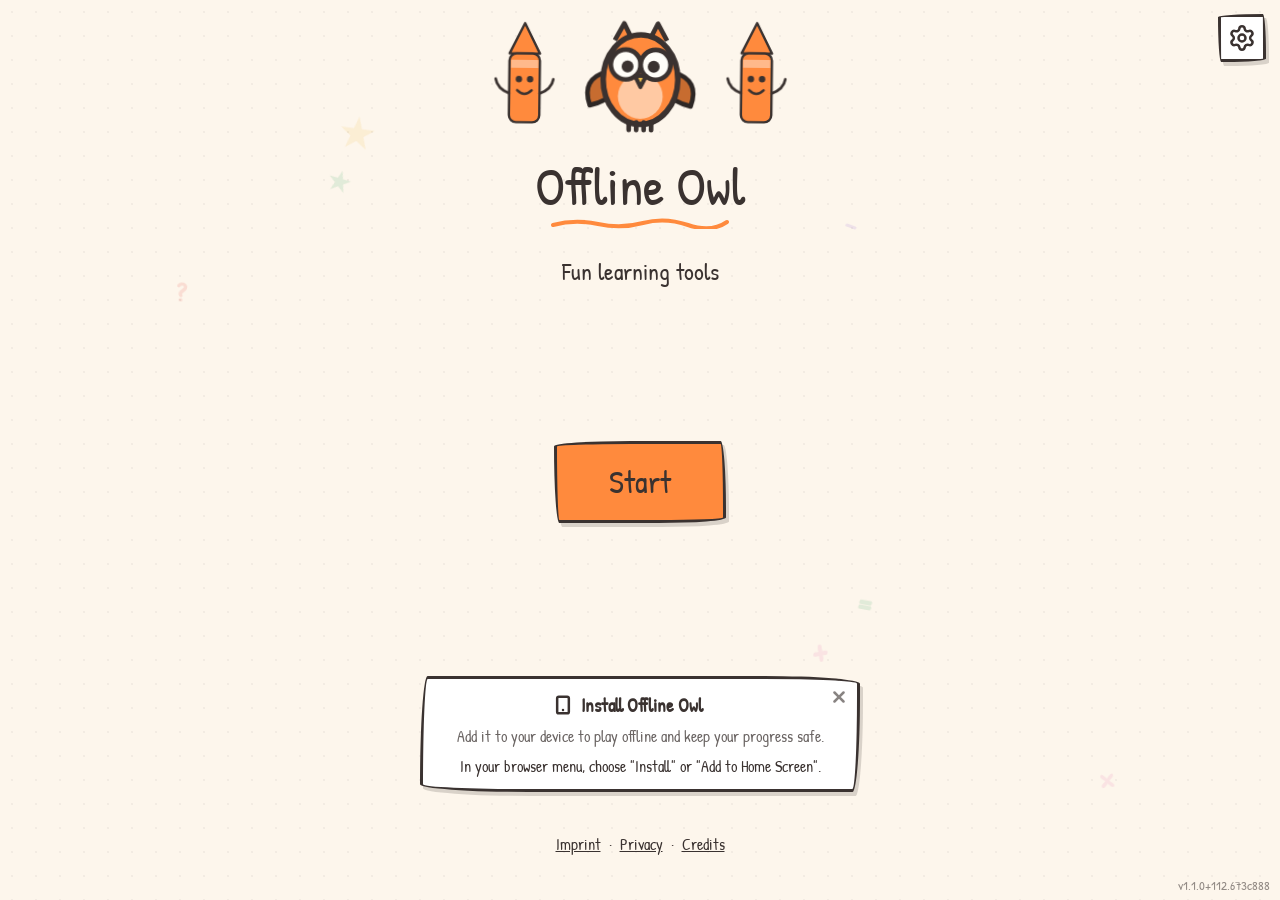
==== commit 4c0714b0: "deploy" ====
--- a/index.html
+++ b/index.html
@@ -1,4 +1,4 @@
-<!doctype html><html lang="en"><head><meta charset="utf-8"/><meta name="viewport" content="width=device-width,initial-scale=1,viewport-fit=cover"/><meta name="theme-color" content="#ff8a3d"/><title>Offline Owl — free, private, offline learning for kids</title><meta name="description" content="A free, offline, installable app with a strong focus on privacy that helps kids in grades 1–4 practise for school. No account, no ads, no tracking — works fully offline."/><meta name="author" content="Offline Owl"/><meta name="robots" content="index, follow"/><link rel="canonical" href="https://captainz.github.io/offline-owl/"/><meta property="og:type" content="website"/><meta property="og:site_name" content="Offline Owl"/><meta property="og:url" content="https://captainz.github.io/offline-owl/"/><meta property="og:title" content="Offline Owl — free, private, offline learning for kids"/><meta property="og:description" content="A free, offline, installable app with a strong focus on privacy that helps kids in grades 1–4 practise for school. No account, no ads, no tracking."/><meta property="og:image" content="https://captainz.github.io/offline-owl/og-banner.png"/><meta property="og:image:width" content="1200"/><meta property="og:image:height" content="630"/><meta property="og:image:alt" content="Offline Owl — free, private, offline learning for kids in grades 1–4"/><meta property="og:locale" content="en"/><meta property="og:locale:alternate" content="de"/><meta name="twitter:card" content="summary_large_image"/><meta name="twitter:title" content="Offline Owl — free, private, offline learning for kids"/><meta name="twitter:description" content="A free, offline, installable app for kids in grades 1–4. No account, no ads, no tracking — works fully offline."/><meta name="twitter:image" content="https://captainz.github.io/offline-owl/og-banner.png"/><meta name="twitter:image:alt" content="Offline Owl — free, private, offline learning for kids in grades 1–4"/><link rel="manifest" href="manifest.webmanifest"/><link rel="icon" type="image/png" href="icons/icon-192.png"/><link rel="apple-touch-icon" href="icons/icon-192.png"/><script defer="defer" src="./main.56d8f57d5d695c1987f5.js"></script><link href="./main.0093ea2480a8f78f0cec.css" rel="stylesheet"></head><body><div id="app"></div><script>(function () {
+<!doctype html><html lang="en"><head><meta charset="utf-8"/><meta name="viewport" content="width=device-width,initial-scale=1,viewport-fit=cover"/><meta name="theme-color" content="#ff8a3d"/><title>Offline Owl — free, private, offline learning for kids</title><meta name="description" content="A free, offline, installable app with a strong focus on privacy that helps kids in grades 1–4 practise for school. No account, no ads, no tracking — works fully offline."/><meta name="author" content="Offline Owl"/><meta name="robots" content="index, follow"/><link rel="canonical" href="https://captainz.github.io/offline-owl/"/><meta property="og:type" content="website"/><meta property="og:site_name" content="Offline Owl"/><meta property="og:url" content="https://captainz.github.io/offline-owl/"/><meta property="og:title" content="Offline Owl — free, private, offline learning for kids"/><meta property="og:description" content="A free, offline, installable app with a strong focus on privacy that helps kids in grades 1–4 practise for school. No account, no ads, no tracking."/><meta property="og:image" content="https://captainz.github.io/offline-owl/og-banner.png"/><meta property="og:image:width" content="1200"/><meta property="og:image:height" content="630"/><meta property="og:image:alt" content="Offline Owl — free, private, offline learning for kids in grades 1–4"/><meta property="og:locale" content="en"/><meta property="og:locale:alternate" content="de"/><meta name="twitter:card" content="summary_large_image"/><meta name="twitter:title" content="Offline Owl — free, private, offline learning for kids"/><meta name="twitter:description" content="A free, offline, installable app for kids in grades 1–4. No account, no ads, no tracking — works fully offline."/><meta name="twitter:image" content="https://captainz.github.io/offline-owl/og-banner.png"/><meta name="twitter:image:alt" content="Offline Owl — free, private, offline learning for kids in grades 1–4"/><link rel="manifest" href="manifest.webmanifest"/><link rel="icon" type="image/png" href="icons/icon-192.png"/><link rel="apple-touch-icon" href="icons/icon-192.png"/><script defer="defer" src="./main.72a7c9134601ec76ea4b.js"></script><link href="./main.c4f0194bf6b116b436a7.css" rel="stylesheet"></head><body><div id="app"></div><script>(function () {
         try {
           if (!/[?&#]debug\b/.test(location.href)) return;
           document.write('<scr' + 'ipt src="eruda.js"><\/scr' + 'ipt><scr' + 'ipt>eruda.init()<\/scr' + 'ipt>');
--- a/main.c4f0194bf6b116b436a7.css
+++ b/main.c4f0194bf6b116b436a7.css
@@ -0,0 +1,1868 @@
+
+.legal-body[data-v-5481ce39] { text-align: left; font-size: 18px; line-height: 1.5;
+}
+.legal-body p[data-v-5481ce39] { margin: 0 0 12px;
+}
+.legal-body strong[data-v-5481ce39] { font-weight: 700;
+}
+
+
+/* Keyboard focus ring only (pointer taps don't trigger :focus-visible), so
+   it no longer lingers as an odd halo after tapping a country. */
+path[role='button'][data-v-695d3e59]:focus-visible {
+  outline: none;
+  stroke: var(--accent, #ff8a3d);
+  stroke-width: 2px;
+}
+
+@font-face {
+  font-family: 'Patrick Hand';
+  src: url(./27c23b607290b09435ac.woff2) format('woff2');
+  font-display: swap;
+}
+
+*, ::before, ::after {
+  --tw-border-spacing-x: 0;
+  --tw-border-spacing-y: 0;
+  --tw-translate-x: 0;
+  --tw-translate-y: 0;
+  --tw-rotate: 0;
+  --tw-skew-x: 0;
+  --tw-skew-y: 0;
+  --tw-scale-x: 1;
+  --tw-scale-y: 1;
+  --tw-pan-x:  ;
+  --tw-pan-y:  ;
+  --tw-pinch-zoom:  ;
+  --tw-scroll-snap-strictness: proximity;
+  --tw-gradient-from-position:  ;
+  --tw-gradient-via-position:  ;
+  --tw-gradient-to-position:  ;
+  --tw-ordinal:  ;
+  --tw-slashed-zero:  ;
+  --tw-numeric-figure:  ;
+  --tw-numeric-spacing:  ;
+  --tw-numeric-fraction:  ;
+  --tw-ring-inset:  ;
+  --tw-ring-offset-width: 0px;
+  --tw-ring-offset-color: #fff;
+  --tw-ring-color: rgb(59 130 246 / 0.5);
+  --tw-ring-offset-shadow: 0 0 #0000;
+  --tw-ring-shadow: 0 0 #0000;
+  --tw-shadow: 0 0 #0000;
+  --tw-shadow-colored: 0 0 #0000;
+  --tw-blur:  ;
+  --tw-brightness:  ;
+  --tw-contrast:  ;
+  --tw-grayscale:  ;
+  --tw-hue-rotate:  ;
+  --tw-invert:  ;
+  --tw-saturate:  ;
+  --tw-sepia:  ;
+  --tw-drop-shadow:  ;
+  --tw-backdrop-blur:  ;
+  --tw-backdrop-brightness:  ;
+  --tw-backdrop-contrast:  ;
+  --tw-backdrop-grayscale:  ;
+  --tw-backdrop-hue-rotate:  ;
+  --tw-backdrop-invert:  ;
+  --tw-backdrop-opacity:  ;
+  --tw-backdrop-saturate:  ;
+  --tw-backdrop-sepia:  ;
+  --tw-contain-size:  ;
+  --tw-contain-layout:  ;
+  --tw-contain-paint:  ;
+  --tw-contain-style:  ;
+}
+
+::backdrop {
+  --tw-border-spacing-x: 0;
+  --tw-border-spacing-y: 0;
+  --tw-translate-x: 0;
+  --tw-translate-y: 0;
+  --tw-rotate: 0;
+  --tw-skew-x: 0;
+  --tw-skew-y: 0;
+  --tw-scale-x: 1;
+  --tw-scale-y: 1;
+  --tw-pan-x:  ;
+  --tw-pan-y:  ;
+  --tw-pinch-zoom:  ;
+  --tw-scroll-snap-strictness: proximity;
+  --tw-gradient-from-position:  ;
+  --tw-gradient-via-position:  ;
+  --tw-gradient-to-position:  ;
+  --tw-ordinal:  ;
+  --tw-slashed-zero:  ;
+  --tw-numeric-figure:  ;
+  --tw-numeric-spacing:  ;
+  --tw-numeric-fraction:  ;
+  --tw-ring-inset:  ;
+  --tw-ring-offset-width: 0px;
+  --tw-ring-offset-color: #fff;
+  --tw-ring-color: rgb(59 130 246 / 0.5);
+  --tw-ring-offset-shadow: 0 0 #0000;
+  --tw-ring-shadow: 0 0 #0000;
+  --tw-shadow: 0 0 #0000;
+  --tw-shadow-colored: 0 0 #0000;
+  --tw-blur:  ;
+  --tw-brightness:  ;
+  --tw-contrast:  ;
+  --tw-grayscale:  ;
+  --tw-hue-rotate:  ;
+  --tw-invert:  ;
+  --tw-saturate:  ;
+  --tw-sepia:  ;
+  --tw-drop-shadow:  ;
+  --tw-backdrop-blur:  ;
+  --tw-backdrop-brightness:  ;
+  --tw-backdrop-contrast:  ;
+  --tw-backdrop-grayscale:  ;
+  --tw-backdrop-hue-rotate:  ;
+  --tw-backdrop-invert:  ;
+  --tw-backdrop-opacity:  ;
+  --tw-backdrop-saturate:  ;
+  --tw-backdrop-sepia:  ;
+  --tw-contain-size:  ;
+  --tw-contain-layout:  ;
+  --tw-contain-paint:  ;
+  --tw-contain-style:  ;
+}
+
+/*
+! tailwindcss v3.4.19 | MIT License | https://tailwindcss.com
+*/
+
+/*
+1. Prevent padding and border from affecting element width. (https://github.com/mozdevs/cssremedy/issues/4)
+2. Allow adding a border to an element by just adding a border-width. (https://github.com/tailwindcss/tailwindcss/pull/116)
+*/
+
+*,
+::before,
+::after {
+  box-sizing: border-box; /* 1 */
+  border-width: 0; /* 2 */
+  border-style: solid; /* 2 */
+  border-color: #e5e7eb; /* 2 */
+}
+
+::before,
+::after {
+  --tw-content: '';
+}
+
+/*
+1. Use a consistent sensible line-height in all browsers.
+2. Prevent adjustments of font size after orientation changes in iOS.
+3. Use a more readable tab size.
+4. Use the user's configured `sans` font-family by default.
+5. Use the user's configured `sans` font-feature-settings by default.
+6. Use the user's configured `sans` font-variation-settings by default.
+7. Disable tap highlights on iOS
+*/
+
+html,
+:host {
+  line-height: 1.5; /* 1 */
+  -webkit-text-size-adjust: 100%; /* 2 */
+  -moz-tab-size: 4; /* 3 */
+  -o-tab-size: 4;
+     tab-size: 4; /* 3 */
+  font-family: ui-sans-serif, system-ui, sans-serif, "Apple Color Emoji", "Segoe UI Emoji", "Segoe UI Symbol", "Noto Color Emoji"; /* 4 */
+  font-feature-settings: normal; /* 5 */
+  font-variation-settings: normal; /* 6 */
+  -webkit-tap-highlight-color: transparent; /* 7 */
+}
+
+/*
+1. Remove the margin in all browsers.
+2. Inherit line-height from `html` so users can set them as a class directly on the `html` element.
+*/
+
+body {
+  margin: 0; /* 1 */
+  line-height: inherit; /* 2 */
+}
+
+/*
+1. Add the correct height in Firefox.
+2. Correct the inheritance of border color in Firefox. (https://bugzilla.mozilla.org/show_bug.cgi?id=190655)
+3. Ensure horizontal rules are visible by default.
+*/
+
+hr {
+  height: 0; /* 1 */
+  color: inherit; /* 2 */
+  border-top-width: 1px; /* 3 */
+}
+
+/*
+Add the correct text decoration in Chrome, Edge, and Safari.
+*/
+
+abbr:where([title]) {
+  -webkit-text-decoration: underline dotted;
+          text-decoration: underline dotted;
+}
+
+/*
+Remove the default font size and weight for headings.
+*/
+
+h1,
+h2,
+h3,
+h4,
+h5,
+h6 {
+  font-size: inherit;
+  font-weight: inherit;
+}
+
+/*
+Reset links to optimize for opt-in styling instead of opt-out.
+*/
+
+a {
+  color: inherit;
+  text-decoration: inherit;
+}
+
+/*
+Add the correct font weight in Edge and Safari.
+*/
+
+b,
+strong {
+  font-weight: bolder;
+}
+
+/*
+1. Use the user's configured `mono` font-family by default.
+2. Use the user's configured `mono` font-feature-settings by default.
+3. Use the user's configured `mono` font-variation-settings by default.
+4. Correct the odd `em` font sizing in all browsers.
+*/
+
+code,
+kbd,
+samp,
+pre {
+  font-family: ui-monospace, SFMono-Regular, Menlo, Monaco, Consolas, "Liberation Mono", "Courier New", monospace; /* 1 */
+  font-feature-settings: normal; /* 2 */
+  font-variation-settings: normal; /* 3 */
+  font-size: 1em; /* 4 */
+}
+
+/*
+Add the correct font size in all browsers.
+*/
+
+small {
+  font-size: 80%;
+}
+
+/*
+Prevent `sub` and `sup` elements from affecting the line height in all browsers.
+*/
+
+sub,
+sup {
+  font-size: 75%;
+  line-height: 0;
+  position: relative;
+  vertical-align: baseline;
+}
+
+sub {
+  bottom: -0.25em;
+}
+
+sup {
+  top: -0.5em;
+}
+
+/*
+1. Remove text indentation from table contents in Chrome and Safari. (https://bugs.chromium.org/p/chromium/issues/detail?id=999088, https://bugs.webkit.org/show_bug.cgi?id=201297)
+2. Correct table border color inheritance in all Chrome and Safari. (https://bugs.chromium.org/p/chromium/issues/detail?id=935729, https://bugs.webkit.org/show_bug.cgi?id=195016)
+3. Remove gaps between table borders by default.
+*/
+
+table {
+  text-indent: 0; /* 1 */
+  border-color: inherit; /* 2 */
+  border-collapse: collapse; /* 3 */
+}
+
+/*
+1. Change the font styles in all browsers.
+2. Remove the margin in Firefox and Safari.
+3. Remove default padding in all browsers.
+*/
+
+button,
+input,
+optgroup,
+select,
+textarea {
+  font-family: inherit; /* 1 */
+  font-feature-settings: inherit; /* 1 */
+  font-variation-settings: inherit; /* 1 */
+  font-size: 100%; /* 1 */
+  font-weight: inherit; /* 1 */
+  line-height: inherit; /* 1 */
+  letter-spacing: inherit; /* 1 */
+  color: inherit; /* 1 */
+  margin: 0; /* 2 */
+  padding: 0; /* 3 */
+}
+
+/*
+Remove the inheritance of text transform in Edge and Firefox.
+*/
+
+button,
+select {
+  text-transform: none;
+}
+
+/*
+1. Correct the inability to style clickable types in iOS and Safari.
+2. Remove default button styles.
+*/
+
+button,
+input:where([type='button']),
+input:where([type='reset']),
+input:where([type='submit']) {
+  -webkit-appearance: button; /* 1 */
+  background-color: transparent; /* 2 */
+  background-image: none; /* 2 */
+}
+
+/*
+Use the modern Firefox focus style for all focusable elements.
+*/
+
+:-moz-focusring {
+  outline: auto;
+}
+
+/*
+Remove the additional `:invalid` styles in Firefox. (https://github.com/mozilla/gecko-dev/blob/2f9eacd9d3d995c937b4251a5557d95d494c9be1/layout/style/res/forms.css#L728-L737)
+*/
+
+:-moz-ui-invalid {
+  box-shadow: none;
+}
+
+/*
+Add the correct vertical alignment in Chrome and Firefox.
+*/
+
+progress {
+  vertical-align: baseline;
+}
+
+/*
+Correct the cursor style of increment and decrement buttons in Safari.
+*/
+
+::-webkit-inner-spin-button,
+::-webkit-outer-spin-button {
+  height: auto;
+}
+
+/*
+1. Correct the odd appearance in Chrome and Safari.
+2. Correct the outline style in Safari.
+*/
+
+[type='search'] {
+  -webkit-appearance: textfield; /* 1 */
+  outline-offset: -2px; /* 2 */
+}
+
+/*
+Remove the inner padding in Chrome and Safari on macOS.
+*/
+
+::-webkit-search-decoration {
+  -webkit-appearance: none;
+}
+
+/*
+1. Correct the inability to style clickable types in iOS and Safari.
+2. Change font properties to `inherit` in Safari.
+*/
+
+::-webkit-file-upload-button {
+  -webkit-appearance: button; /* 1 */
+  font: inherit; /* 2 */
+}
+
+/*
+Add the correct display in Chrome and Safari.
+*/
+
+summary {
+  display: list-item;
+}
+
+/*
+Removes the default spacing and border for appropriate elements.
+*/
+
+blockquote,
+dl,
+dd,
+h1,
+h2,
+h3,
+h4,
+h5,
+h6,
+hr,
+figure,
+p,
+pre {
+  margin: 0;
+}
+
+fieldset {
+  margin: 0;
+  padding: 0;
+}
+
+legend {
+  padding: 0;
+}
+
+ol,
+ul,
+menu {
+  list-style: none;
+  margin: 0;
+  padding: 0;
+}
+
+/*
+Reset default styling for dialogs.
+*/
+
+dialog {
+  padding: 0;
+}
+
+/*
+Prevent resizing textareas horizontally by default.
+*/
+
+textarea {
+  resize: vertical;
+}
+
+/*
+1. Reset the default placeholder opacity in Firefox. (https://github.com/tailwindlabs/tailwindcss/issues/3300)
+2. Set the default placeholder color to the user's configured gray 400 color.
+*/
+
+input::-moz-placeholder, textarea::-moz-placeholder {
+  opacity: 1; /* 1 */
+  color: #9ca3af; /* 2 */
+}
+
+input::placeholder,
+textarea::placeholder {
+  opacity: 1; /* 1 */
+  color: #9ca3af; /* 2 */
+}
+
+/*
+Set the default cursor for buttons.
+*/
+
+button,
+[role="button"] {
+  cursor: pointer;
+}
+
+/*
+Make sure disabled buttons don't get the pointer cursor.
+*/
+
+:disabled {
+  cursor: default;
+}
+
+/*
+1. Make replaced elements `display: block` by default. (https://github.com/mozdevs/cssremedy/issues/14)
+2. Add `vertical-align: middle` to align replaced elements more sensibly by default. (https://github.com/jensimmons/cssremedy/issues/14#issuecomment-634934210)
+   This can trigger a poorly considered lint error in some tools but is included by design.
+*/
+
+img,
+svg,
+video,
+canvas,
+audio,
+iframe,
+embed,
+object {
+  display: block; /* 1 */
+  vertical-align: middle; /* 2 */
+}
+
+/*
+Constrain images and videos to the parent width and preserve their intrinsic aspect ratio. (https://github.com/mozdevs/cssremedy/issues/14)
+*/
+
+img,
+video {
+  max-width: 100%;
+  height: auto;
+}
+
+/* Make elements with the HTML hidden attribute stay hidden by default */
+
+[hidden]:where(:not([hidden="until-found"])) {
+  display: none;
+}
+.container {
+  width: 100%;
+}
+@media (min-width: 640px) {
+
+  .container {
+    max-width: 640px;
+  }
+}
+@media (min-width: 768px) {
+
+  .container {
+    max-width: 768px;
+  }
+}
+@media (min-width: 1024px) {
+
+  .container {
+    max-width: 1024px;
+  }
+}
+@media (min-width: 1280px) {
+
+  .container {
+    max-width: 1280px;
+  }
+}
+@media (min-width: 1536px) {
+
+  .container {
+    max-width: 1536px;
+  }
+}
+/* Signature crayon border — two mirrored variants for organic variety. */
+.cb {
+    border: 3px solid #3a3230;
+    border-radius: 255px 18px 225px 18px / 18px 225px 18px 255px;
+    box-shadow: 3px 4px 0 rgba(58,50,48,0.18);
+  }
+.cb2 {
+    border: 3px solid #3a3230;
+    border-radius: 18px 225px 18px 255px / 255px 18px 225px 18px;
+    box-shadow: 3px 4px 0 rgba(58,50,48,0.18);
+  }
+/* Legacy alias used by not-yet-redesigned corners (leaderboard, gift editor). */
+.crayon-border {
+    border: 3px solid #3a3230;
+    border-radius: 255px 18px 225px 18px / 18px 225px 18px 255px;
+  }
+/* Pair with .cb or .cb2 for the border variant. */
+.chip {
+  cursor: pointer;
+  --tw-bg-opacity: 1;
+  background-color: rgb(255 255 255 / var(--tw-bg-opacity, 1));
+  padding-left: 18px;
+  padding-right: 18px;
+  padding-top: 7px;
+  padding-bottom: 7px;
+  font-family: "Patrick Hand", Comic Sans MS, cursive;
+  font-size: 21px;
+  --tw-text-opacity: 1;
+  color: rgb(58 50 48 / var(--tw-text-opacity, 1));
+  transition-property: transform;
+  transition-timing-function: cubic-bezier(0.4, 0, 0.2, 1);
+  transition-duration: 150ms;
+}
+.chip:active { transform: scale(0.92); }
+.chip-on {
+  background-color: var(--accent, #ff8a3d); color: var(--on-accent, #fff);
+}
+.backlink {
+  cursor: pointer;
+  align-self: center;
+  justify-self: center;
+  border-width: 0px;
+  background-color: transparent;
+  font-size: 22px;
+  --tw-text-opacity: 1;
+  color: rgb(58 50 48 / var(--tw-text-opacity, 1));
+  text-decoration-line: underline;
+  opacity: 0.75;
+}
+.lbl {
+  margin-bottom: 6px;
+  font-size: 19px;
+  line-height: 1;
+  opacity: 0.7;
+}
+/* Numpad key — pair with .cb or .cb2. */
+.key {
+  min-height: 60px;
+  cursor: pointer;
+  --tw-bg-opacity: 1;
+  background-color: rgb(255 255 255 / var(--tw-bg-opacity, 1));
+  padding-top: 0.75rem;
+  padding-bottom: 0.75rem;
+  padding-left: 0px;
+  padding-right: 0px;
+  font-family: "Patrick Hand", Comic Sans MS, cursive;
+  font-size: 32px;
+  --tw-text-opacity: 1;
+  color: rgb(58 50 48 / var(--tw-text-opacity, 1));
+  transition-property: transform;
+  transition-timing-function: cubic-bezier(0.4, 0, 0.2, 1);
+  transition-duration: 80ms;
+}
+.key:active { transform: scale(0.9); }
+.tilt-l { transform: rotate(-1.2deg); }
+.tilt-r { transform: rotate(1.1deg); }
+/* Crayon range slider: ink pill track, accent knob. */
+.slider {
+    -webkit-appearance: none;
+    -moz-appearance: none;
+         appearance: none;
+    width: 100%;
+    height: 16px;
+    border: 3px solid #3a3230;
+    border-radius: 99px;
+    background: #fff;
+    cursor: pointer;
+  }
+.slider::-webkit-slider-thumb {
+    -webkit-appearance: none;
+    appearance: none;
+    width: 28px;
+    height: 28px;
+    border-radius: 50%;
+    background: var(--accent, #ff8a3d);
+    border: 3px solid #3a3230;
+    box-shadow: 2px 2px 0 rgba(58,50,48,0.18);
+  }
+.slider::-moz-range-thumb {
+    width: 28px;
+    height: 28px;
+    border-radius: 50%;
+    background: var(--accent, #ff8a3d);
+    border: 3px solid #3a3230;
+    box-shadow: 2px 2px 0 rgba(58,50,48,0.18);
+  }
+.pointer-events-none {
+  pointer-events: none;
+}
+.visible {
+  visibility: visible;
+}
+.static {
+  position: static;
+}
+.fixed {
+  position: fixed;
+}
+.absolute {
+  position: absolute;
+}
+.relative {
+  position: relative;
+}
+.sticky {
+  position: sticky;
+}
+.inset-0 {
+  inset: 0px;
+}
+.inset-y-0 {
+  top: 0px;
+  bottom: 0px;
+}
+.bottom-2 {
+  bottom: 0.5rem;
+}
+.left-0 {
+  left: 0px;
+}
+.left-\[-3px\] {
+  left: -3px;
+}
+.right-0 {
+  right: 0px;
+}
+.right-1 {
+  right: 0.25rem;
+}
+.right-2 {
+  right: 0.5rem;
+}
+.right-2\.5 {
+  right: 0.625rem;
+}
+.right-\[-3px\] {
+  right: -3px;
+}
+.right-\[14px\] {
+  right: 14px;
+}
+.top-0 {
+  top: 0px;
+}
+.top-1 {
+  top: 0.25rem;
+}
+.top-1\/2 {
+  top: 50%;
+}
+.top-\[14px\] {
+  top: 14px;
+}
+.top-\[1px\] {
+  top: 1px;
+}
+.isolate {
+  isolation: isolate;
+}
+.z-0 {
+  z-index: 0;
+}
+.z-30 {
+  z-index: 30;
+}
+.z-40 {
+  z-index: 40;
+}
+.z-50 {
+  z-index: 50;
+}
+.z-\[1\] {
+  z-index: 1;
+}
+.z-\[29\] {
+  z-index: 29;
+}
+.z-\[60\] {
+  z-index: 60;
+}
+.z-\[70\] {
+  z-index: 70;
+}
+.z-\[79\] {
+  z-index: 79;
+}
+.z-\[80\] {
+  z-index: 80;
+}
+.m-0 {
+  margin: 0px;
+}
+.-mx-\[18px\] {
+  margin-left: -18px;
+  margin-right: -18px;
+}
+.mx-auto {
+  margin-left: auto;
+  margin-right: auto;
+}
+.\!mb-0 {
+  margin-bottom: 0px !important;
+}
+.-mb-4 {
+  margin-bottom: -1rem;
+}
+.-mt-1 {
+  margin-top: -0.25rem;
+}
+.-mt-2 {
+  margin-top: -0.5rem;
+}
+.-mt-\[6px\] {
+  margin-top: -6px;
+}
+.mb-0 {
+  margin-bottom: 0px;
+}
+.mb-2 {
+  margin-bottom: 0.5rem;
+}
+.mb-\[6px\] {
+  margin-bottom: 6px;
+}
+.ml-2 {
+  margin-left: 0.5rem;
+}
+.ml-\[2px\] {
+  margin-left: 2px;
+}
+.mr-1 {
+  margin-right: 0.25rem;
+}
+.mt-1 {
+  margin-top: 0.25rem;
+}
+.mt-2 {
+  margin-top: 0.5rem;
+}
+.mt-3 {
+  margin-top: 0.75rem;
+}
+.mt-4 {
+  margin-top: 1rem;
+}
+.mt-\[2px\] {
+  margin-top: 2px;
+}
+.mt-auto {
+  margin-top: auto;
+}
+.box-border {
+  box-sizing: border-box;
+}
+.block {
+  display: block;
+}
+.inline-block {
+  display: inline-block;
+}
+.inline {
+  display: inline;
+}
+.flex {
+  display: flex;
+}
+.inline-flex {
+  display: inline-flex;
+}
+.grid {
+  display: grid;
+}
+.hidden {
+  display: none;
+}
+.aspect-square {
+  aspect-ratio: 1 / 1;
+}
+.h-10 {
+  height: 2.5rem;
+}
+.h-11 {
+  height: 2.75rem;
+}
+.h-12 {
+  height: 3rem;
+}
+.h-14 {
+  height: 3.5rem;
+}
+.h-16 {
+  height: 4rem;
+}
+.h-28 {
+  height: 7rem;
+}
+.h-4 {
+  height: 1rem;
+}
+.h-6 {
+  height: 1.5rem;
+}
+.h-7 {
+  height: 1.75rem;
+}
+.h-8 {
+  height: 2rem;
+}
+.h-9 {
+  height: 2.25rem;
+}
+.h-\[300px\] {
+  height: 300px;
+}
+.h-\[34px\] {
+  height: 34px;
+}
+.h-\[3px\] {
+  height: 3px;
+}
+.h-\[52px\] {
+  height: 52px;
+}
+.h-\[54px\] {
+  height: 54px;
+}
+.h-\[60px\] {
+  height: 60px;
+}
+.h-\[72px\] {
+  height: 72px;
+}
+.h-\[92px\] {
+  height: 92px;
+}
+.h-auto {
+  height: auto;
+}
+.h-full {
+  height: 100%;
+}
+.max-h-\[90vh\] {
+  max-height: 90vh;
+}
+.min-h-\[\.9em\] {
+  min-height: .9em;
+}
+.min-h-\[1\.4em\] {
+  min-height: 1.4em;
+}
+.min-h-\[100dvh\] {
+  min-height: 100dvh;
+}
+.min-h-\[66px\] {
+  min-height: 66px;
+}
+.w-10 {
+  width: 2.5rem;
+}
+.w-11 {
+  width: 2.75rem;
+}
+.w-12 {
+  width: 3rem;
+}
+.w-14 {
+  width: 3.5rem;
+}
+.w-16 {
+  width: 4rem;
+}
+.w-28 {
+  width: 7rem;
+}
+.w-6 {
+  width: 1.5rem;
+}
+.w-7 {
+  width: 1.75rem;
+}
+.w-8 {
+  width: 2rem;
+}
+.w-9 {
+  width: 2.25rem;
+}
+.w-\[120px\] {
+  width: 120px;
+}
+.w-\[140px\] {
+  width: 140px;
+}
+.w-\[170px\] {
+  width: 170px;
+}
+.w-\[180px\] {
+  width: 180px;
+}
+.w-\[52px\] {
+  width: 52px;
+}
+.w-\[54px\] {
+  width: 54px;
+}
+.w-\[60px\] {
+  width: 60px;
+}
+.w-\[62px\] {
+  width: 62px;
+}
+.w-\[72px\] {
+  width: 72px;
+}
+.w-\[92px\] {
+  width: 92px;
+}
+.w-full {
+  width: 100%;
+}
+.w-max {
+  width: -moz-max-content;
+  width: max-content;
+}
+.min-w-0 {
+  min-width: 0px;
+}
+.max-w-\[160px\] {
+  max-width: 160px;
+}
+.max-w-\[220px\] {
+  max-width: 220px;
+}
+.max-w-\[320px\] {
+  max-width: 320px;
+}
+.max-w-\[330px\] {
+  max-width: 330px;
+}
+.max-w-\[440px\] {
+  max-width: 440px;
+}
+.max-w-\[460px\] {
+  max-width: 460px;
+}
+.max-w-\[480px\] {
+  max-width: 480px;
+}
+.max-w-\[520px\] {
+  max-width: 520px;
+}
+.max-w-\[620px\] {
+  max-width: 620px;
+}
+.max-w-\[640px\] {
+  max-width: 640px;
+}
+.max-w-full {
+  max-width: 100%;
+}
+.flex-1 {
+  flex: 1 1 0%;
+}
+.shrink-0 {
+  flex-shrink: 0;
+}
+.grow {
+  flex-grow: 1;
+}
+.-translate-y-1\/2 {
+  --tw-translate-y: -50%;
+  transform: translate(var(--tw-translate-x), var(--tw-translate-y)) rotate(var(--tw-rotate)) skewX(var(--tw-skew-x)) skewY(var(--tw-skew-y)) scaleX(var(--tw-scale-x)) scaleY(var(--tw-scale-y));
+}
+.-rotate-45 {
+  --tw-rotate: -45deg;
+  transform: translate(var(--tw-translate-x), var(--tw-translate-y)) rotate(var(--tw-rotate)) skewX(var(--tw-skew-x)) skewY(var(--tw-skew-y)) scaleX(var(--tw-scale-x)) scaleY(var(--tw-scale-y));
+}
+.rotate-180 {
+  --tw-rotate: 180deg;
+  transform: translate(var(--tw-translate-x), var(--tw-translate-y)) rotate(var(--tw-rotate)) skewX(var(--tw-skew-x)) skewY(var(--tw-skew-y)) scaleX(var(--tw-scale-x)) scaleY(var(--tw-scale-y));
+}
+.transform {
+  transform: translate(var(--tw-translate-x), var(--tw-translate-y)) rotate(var(--tw-rotate)) skewX(var(--tw-skew-x)) skewY(var(--tw-skew-y)) scaleX(var(--tw-scale-x)) scaleY(var(--tw-scale-y));
+}
+@keyframes spin {
+
+  to {
+    transform: rotate(360deg);
+  }
+}
+.animate-spin {
+  animation: spin 1s linear infinite;
+}
+.cursor-default {
+  cursor: default;
+}
+.cursor-grab {
+  cursor: grab;
+}
+.cursor-pointer {
+  cursor: pointer;
+}
+.touch-none {
+  touch-action: none;
+}
+.select-none {
+  -webkit-user-select: none;
+     -moz-user-select: none;
+          user-select: none;
+}
+.resize-y {
+  resize: vertical;
+}
+.list-disc {
+  list-style-type: disc;
+}
+.grid-cols-1 {
+  grid-template-columns: repeat(1, minmax(0, 1fr));
+}
+.grid-cols-2 {
+  grid-template-columns: repeat(2, minmax(0, 1fr));
+}
+.grid-cols-3 {
+  grid-template-columns: repeat(3, minmax(0, 1fr));
+}
+.grid-cols-5 {
+  grid-template-columns: repeat(5, minmax(0, 1fr));
+}
+.grid-cols-\[repeat\(auto-fill\2c minmax\(150px\2c 1fr\)\)\] {
+  grid-template-columns: repeat(auto-fill,minmax(150px,1fr));
+}
+.flex-row-reverse {
+  flex-direction: row-reverse;
+}
+.flex-col {
+  flex-direction: column;
+}
+.flex-wrap {
+  flex-wrap: wrap;
+}
+.flex-nowrap {
+  flex-wrap: nowrap;
+}
+.place-items-center {
+  place-items: center;
+}
+.items-start {
+  align-items: flex-start;
+}
+.items-end {
+  align-items: flex-end;
+}
+.items-center {
+  align-items: center;
+}
+.items-stretch {
+  align-items: stretch;
+}
+.justify-center {
+  justify-content: center;
+}
+.justify-between {
+  justify-content: space-between;
+}
+.justify-items-center {
+  justify-items: center;
+}
+.gap-1 {
+  gap: 0.25rem;
+}
+.gap-2 {
+  gap: 0.5rem;
+}
+.gap-3 {
+  gap: 0.75rem;
+}
+.gap-4 {
+  gap: 1rem;
+}
+.gap-5 {
+  gap: 1.25rem;
+}
+.gap-6 {
+  gap: 1.5rem;
+}
+.gap-\[10px\] {
+  gap: 10px;
+}
+.gap-\[14px\] {
+  gap: 14px;
+}
+.gap-\[18px\] {
+  gap: 18px;
+}
+.gap-\[6px\] {
+  gap: 6px;
+}
+.gap-\[8px\] {
+  gap: 8px;
+}
+.self-start {
+  align-self: flex-start;
+}
+.self-center {
+  align-self: center;
+}
+.justify-self-start {
+  justify-self: start;
+}
+.justify-self-center {
+  justify-self: center;
+}
+.overflow-auto {
+  overflow: auto;
+}
+.overflow-hidden {
+  overflow: hidden;
+}
+.overflow-visible {
+  overflow: visible;
+}
+.truncate {
+  overflow: hidden;
+  text-overflow: ellipsis;
+  white-space: nowrap;
+}
+.whitespace-nowrap {
+  white-space: nowrap;
+}
+.break-words {
+  overflow-wrap: break-word;
+}
+.break-all {
+  word-break: break-all;
+}
+.rounded-full {
+  border-radius: 9999px;
+}
+.rounded-lg {
+  border-radius: 0.5rem;
+}
+.border-\[3px\] {
+  border-width: 3px;
+}
+.border-b-2 {
+  border-bottom-width: 2px;
+}
+.border-t-2 {
+  border-top-width: 2px;
+}
+.\!border-dashed {
+  border-style: dashed !important;
+}
+.border-dashed {
+  border-style: dashed;
+}
+.border-ink {
+  --tw-border-opacity: 1;
+  border-color: rgb(58 50 48 / var(--tw-border-opacity, 1));
+}
+.border-ink\/10 {
+  border-color: rgb(58 50 48 / 0.1);
+}
+.border-ink\/15 {
+  border-color: rgb(58 50 48 / 0.15);
+}
+.border-ink\/25 {
+  border-color: rgb(58 50 48 / 0.25);
+}
+.border-ink\/40 {
+  border-color: rgb(58 50 48 / 0.4);
+}
+.\!bg-crayon-green {
+  --tw-bg-opacity: 1 !important;
+  background-color: rgb(76 175 110 / var(--tw-bg-opacity, 1)) !important;
+}
+.\!bg-crayon-red {
+  --tw-bg-opacity: 1 !important;
+  background-color: rgb(232 87 76 / var(--tw-bg-opacity, 1)) !important;
+}
+.bg-accent {
+  background-color: var(--accent, #ff8a3d);
+}
+.bg-black {
+  --tw-bg-opacity: 1;
+  background-color: rgb(0 0 0 / var(--tw-bg-opacity, 1));
+}
+.bg-crayon-blue {
+  --tw-bg-opacity: 1;
+  background-color: rgb(76 134 232 / var(--tw-bg-opacity, 1));
+}
+.bg-crayon-blue\/25 {
+  background-color: rgb(76 134 232 / 0.25);
+}
+.bg-crayon-green {
+  --tw-bg-opacity: 1;
+  background-color: rgb(76 175 110 / var(--tw-bg-opacity, 1));
+}
+.bg-crayon-green\/70 {
+  background-color: rgb(76 175 110 / 0.7);
+}
+.bg-crayon-red {
+  --tw-bg-opacity: 1;
+  background-color: rgb(232 87 76 / var(--tw-bg-opacity, 1));
+}
+.bg-crayon-red\/10 {
+  background-color: rgb(232 87 76 / 0.1);
+}
+.bg-crayon-yellow {
+  --tw-bg-opacity: 1;
+  background-color: rgb(242 193 78 / var(--tw-bg-opacity, 1));
+}
+.bg-crayon-yellow\/30 {
+  background-color: rgb(242 193 78 / 0.3);
+}
+.bg-crayon-yellow\/60 {
+  background-color: rgb(242 193 78 / 0.6);
+}
+.bg-paper {
+  --tw-bg-opacity: 1;
+  background-color: rgb(253 246 236 / var(--tw-bg-opacity, 1));
+}
+.bg-scrim {
+  background-color: rgba(58,50,48,0.45);
+}
+.bg-white {
+  --tw-bg-opacity: 1;
+  background-color: rgb(255 255 255 / var(--tw-bg-opacity, 1));
+}
+.bg-white\/55 {
+  background-color: rgb(255 255 255 / 0.55);
+}
+.bg-gradient-to-l {
+  background-image: linear-gradient(to left, var(--tw-gradient-stops));
+}
+.from-white {
+  --tw-gradient-from: #fff var(--tw-gradient-from-position);
+  --tw-gradient-to: rgb(255 255 255 / 0) var(--tw-gradient-to-position);
+  --tw-gradient-stops: var(--tw-gradient-from), var(--tw-gradient-to);
+}
+.to-transparent {
+  --tw-gradient-to: transparent var(--tw-gradient-to-position);
+}
+.object-cover {
+  -o-object-fit: cover;
+     object-fit: cover;
+}
+.\!p-0 {
+  padding: 0px !important;
+}
+.p-0 {
+  padding: 0px;
+}
+.p-1 {
+  padding: 0.25rem;
+}
+.p-2 {
+  padding: 0.5rem;
+}
+.p-3 {
+  padding: 0.75rem;
+}
+.p-4 {
+  padding: 1rem;
+}
+.p-5 {
+  padding: 1.25rem;
+}
+.p-\[14px\] {
+  padding: 14px;
+}
+.p-\[18px\] {
+  padding: 18px;
+}
+.p-\[22px\] {
+  padding: 22px;
+}
+.\!px-3 {
+  padding-left: 0.75rem !important;
+  padding-right: 0.75rem !important;
+}
+.\!py-1 {
+  padding-top: 0.25rem !important;
+  padding-bottom: 0.25rem !important;
+}
+.\!py-\[2px\] {
+  padding-top: 2px !important;
+  padding-bottom: 2px !important;
+}
+.px-1 {
+  padding-left: 0.25rem;
+  padding-right: 0.25rem;
+}
+.px-2 {
+  padding-left: 0.5rem;
+  padding-right: 0.5rem;
+}
+.px-3 {
+  padding-left: 0.75rem;
+  padding-right: 0.75rem;
+}
+.px-4 {
+  padding-left: 1rem;
+  padding-right: 1rem;
+}
+.px-\[10px\] {
+  padding-left: 10px;
+  padding-right: 10px;
+}
+.px-\[12px\] {
+  padding-left: 12px;
+  padding-right: 12px;
+}
+.px-\[14px\] {
+  padding-left: 14px;
+  padding-right: 14px;
+}
+.px-\[18px\] {
+  padding-left: 18px;
+  padding-right: 18px;
+}
+.px-\[22px\] {
+  padding-left: 22px;
+  padding-right: 22px;
+}
+.px-\[28px\] {
+  padding-left: 28px;
+  padding-right: 28px;
+}
+.px-\[38px\] {
+  padding-left: 38px;
+  padding-right: 38px;
+}
+.px-\[52px\] {
+  padding-left: 52px;
+  padding-right: 52px;
+}
+.py-1 {
+  padding-top: 0.25rem;
+  padding-bottom: 0.25rem;
+}
+.py-2 {
+  padding-top: 0.5rem;
+  padding-bottom: 0.5rem;
+}
+.py-3 {
+  padding-top: 0.75rem;
+  padding-bottom: 0.75rem;
+}
+.py-4 {
+  padding-top: 1rem;
+  padding-bottom: 1rem;
+}
+.py-7 {
+  padding-top: 1.75rem;
+  padding-bottom: 1.75rem;
+}
+.py-\[10px\] {
+  padding-top: 10px;
+  padding-bottom: 10px;
+}
+.py-\[14px\] {
+  padding-top: 14px;
+  padding-bottom: 14px;
+}
+.py-\[2px\] {
+  padding-top: 2px;
+  padding-bottom: 2px;
+}
+.py-\[34px\] {
+  padding-top: 34px;
+  padding-bottom: 34px;
+}
+.py-\[4px\] {
+  padding-top: 4px;
+  padding-bottom: 4px;
+}
+.py-\[6px\] {
+  padding-top: 6px;
+  padding-bottom: 6px;
+}
+.pb-11 {
+  padding-bottom: 2.75rem;
+}
+.pb-2 {
+  padding-bottom: 0.5rem;
+}
+.pb-3 {
+  padding-bottom: 0.75rem;
+}
+.pl-1 {
+  padding-left: 0.25rem;
+}
+.pl-5 {
+  padding-left: 1.25rem;
+}
+.pr-6 {
+  padding-right: 1.5rem;
+}
+.pt-1 {
+  padding-top: 0.25rem;
+}
+.pt-2 {
+  padding-top: 0.5rem;
+}
+.pt-3 {
+  padding-top: 0.75rem;
+}
+.pt-\[18px\] {
+  padding-top: 18px;
+}
+.pt-\[22px\] {
+  padding-top: 22px;
+}
+.text-left {
+  text-align: left;
+}
+.text-center {
+  text-align: center;
+}
+.text-right {
+  text-align: right;
+}
+.align-\[-0\.15em\] {
+  vertical-align: -0.15em;
+}
+.font-crayon {
+  font-family: "Patrick Hand", Comic Sans MS, cursive;
+}
+.\!text-\[15px\] {
+  font-size: 15px !important;
+}
+.\!text-\[16px\] {
+  font-size: 16px !important;
+}
+.\!text-\[17px\] {
+  font-size: 17px !important;
+}
+.\!text-\[18px\] {
+  font-size: 18px !important;
+}
+.\!text-\[19px\] {
+  font-size: 19px !important;
+}
+.\!text-\[20px\] {
+  font-size: 20px !important;
+}
+.text-2xl {
+  font-size: 1.5rem;
+  line-height: 2rem;
+}
+.text-3xl {
+  font-size: 1.875rem;
+  line-height: 2.25rem;
+}
+.text-\[13px\] {
+  font-size: 13px;
+}
+.text-\[14px\] {
+  font-size: 14px;
+}
+.text-\[15px\] {
+  font-size: 15px;
+}
+.text-\[16px\] {
+  font-size: 16px;
+}
+.text-\[17px\] {
+  font-size: 17px;
+}
+.text-\[18px\] {
+  font-size: 18px;
+}
+.text-\[19px\] {
+  font-size: 19px;
+}
+.text-\[20px\] {
+  font-size: 20px;
+}
+.text-\[21px\] {
+  font-size: 21px;
+}
+.text-\[22px\] {
+  font-size: 22px;
+}
+.text-\[24px\] {
+  font-size: 24px;
+}
+.text-\[26px\] {
+  font-size: 26px;
+}
+.text-\[28px\] {
+  font-size: 28px;
+}
+.text-\[30px\] {
+  font-size: 30px;
+}
+.text-\[32px\] {
+  font-size: 32px;
+}
+.text-\[34px\] {
+  font-size: 34px;
+}
+.text-\[36px\] {
+  font-size: 36px;
+}
+.text-\[40px\] {
+  font-size: 40px;
+}
+.text-\[44px\] {
+  font-size: 44px;
+}
+.text-\[64px\] {
+  font-size: 64px;
+}
+.text-\[clamp\(32px\2c 8vw\2c 48px\)\] {
+  font-size: clamp(32px, 8vw, 48px);
+}
+.text-\[clamp\(36px\2c 9vw\2c 54px\)\] {
+  font-size: clamp(36px, 9vw, 54px);
+}
+.text-\[clamp\(56px\2c 15vw\2c 84px\)\] {
+  font-size: clamp(56px, 15vw, 84px);
+}
+.text-lg {
+  font-size: 1.125rem;
+  line-height: 1.75rem;
+}
+.text-xl {
+  font-size: 1.25rem;
+  line-height: 1.75rem;
+}
+.font-bold {
+  font-weight: 700;
+}
+.leading-\[1\.05\] {
+  line-height: 1.05;
+}
+.leading-\[1\.1\] {
+  line-height: 1.1;
+}
+.leading-\[1\.2\] {
+  line-height: 1.2;
+}
+.leading-none {
+  line-height: 1;
+}
+.leading-relaxed {
+  line-height: 1.625;
+}
+.leading-snug {
+  line-height: 1.375;
+}
+.leading-tight {
+  line-height: 1.25;
+}
+.tracking-\[\.3em\] {
+  letter-spacing: .3em;
+}
+.\!text-white {
+  --tw-text-opacity: 1 !important;
+  color: rgb(255 255 255 / var(--tw-text-opacity, 1)) !important;
+}
+.text-\[color\:var\(--on-accent\2c \#fff\)\] {
+  color: var(--on-accent,#fff);
+}
+.text-accent {
+  color: var(--accent, #ff8a3d);
+}
+.text-crayon-blue {
+  --tw-text-opacity: 1;
+  color: rgb(76 134 232 / var(--tw-text-opacity, 1));
+}
+.text-crayon-green {
+  --tw-text-opacity: 1;
+  color: rgb(76 175 110 / var(--tw-text-opacity, 1));
+}
+.text-crayon-purple {
+  --tw-text-opacity: 1;
+  color: rgb(155 111 214 / var(--tw-text-opacity, 1));
+}
+.text-crayon-red {
+  --tw-text-opacity: 1;
+  color: rgb(232 87 76 / var(--tw-text-opacity, 1));
+}
+.text-crayon-yellow {
+  --tw-text-opacity: 1;
+  color: rgb(242 193 78 / var(--tw-text-opacity, 1));
+}
+.text-gold {
+  --tw-text-opacity: 1;
+  color: rgb(201 154 30 / var(--tw-text-opacity, 1));
+}
+.text-ink {
+  --tw-text-opacity: 1;
+  color: rgb(58 50 48 / var(--tw-text-opacity, 1));
+}
+.text-white {
+  --tw-text-opacity: 1;
+  color: rgb(255 255 255 / var(--tw-text-opacity, 1));
+}
+.underline {
+  text-decoration-line: underline;
+}
+.opacity-35 {
+  opacity: 0.35;
+}
+.opacity-40 {
+  opacity: 0.4;
+}
+.opacity-50 {
+  opacity: 0.5;
+}
+.opacity-55 {
+  opacity: 0.55;
+}
+.opacity-60 {
+  opacity: 0.6;
+}
+.opacity-65 {
+  opacity: 0.65;
+}
+.opacity-70 {
+  opacity: 0.7;
+}
+.opacity-75 {
+  opacity: 0.75;
+}
+.opacity-80 {
+  opacity: 0.8;
+}
+.opacity-85 {
+  opacity: 0.85;
+}
+.opacity-90 {
+  opacity: 0.9;
+}
+.opacity-\[\.16\] {
+  opacity: .16;
+}
+.outline-none {
+  outline: 2px solid transparent;
+  outline-offset: 2px;
+}
+.outline {
+  outline-style: solid;
+}
+.outline-4 {
+  outline-width: 4px;
+}
+.outline-offset-2 {
+  outline-offset: 2px;
+}
+.outline-accent {
+  outline-color: var(--accent, #ff8a3d);
+}
+.ring {
+  --tw-ring-offset-shadow: var(--tw-ring-inset) 0 0 0 var(--tw-ring-offset-width) var(--tw-ring-offset-color);
+  --tw-ring-shadow: var(--tw-ring-inset) 0 0 0 calc(3px + var(--tw-ring-offset-width)) var(--tw-ring-color);
+  box-shadow: var(--tw-ring-offset-shadow), var(--tw-ring-shadow), var(--tw-shadow, 0 0 #0000);
+}
+.filter {
+  filter: var(--tw-blur) var(--tw-brightness) var(--tw-contrast) var(--tw-grayscale) var(--tw-hue-rotate) var(--tw-invert) var(--tw-saturate) var(--tw-sepia) var(--tw-drop-shadow);
+}
+.transition-\[left\] {
+  transition-property: left;
+  transition-timing-function: cubic-bezier(0.4, 0, 0.2, 1);
+  transition-duration: 150ms;
+}
+.transition-\[width\] {
+  transition-property: width;
+  transition-timing-function: cubic-bezier(0.4, 0, 0.2, 1);
+  transition-duration: 150ms;
+}
+.transition-colors {
+  transition-property: color, background-color, border-color, text-decoration-color, fill, stroke;
+  transition-timing-function: cubic-bezier(0.4, 0, 0.2, 1);
+  transition-duration: 150ms;
+}
+.transition-transform {
+  transition-property: transform;
+  transition-timing-function: cubic-bezier(0.4, 0, 0.2, 1);
+  transition-duration: 150ms;
+}
+.duration-200 {
+  transition-duration: 200ms;
+}
+.duration-300 {
+  transition-duration: 300ms;
+}
+.duration-\[400ms\] {
+  transition-duration: 400ms;
+}
+.ease-\[cubic-bezier\(\.5\2c 1\.6\2c \.4\2c 1\)\] {
+  transition-timing-function: cubic-bezier(.5,1.6,.4,1);
+}
+.will-change-transform {
+  will-change: transform;
+}
+.\[box-decoration-break\:clone\] {
+  -webkit-box-decoration-break: clone;
+          box-decoration-break: clone;
+}
+
+:root { --accent: #ff8a3d; --on-accent: #3a3230; }
+html, body, #app { height: 100%; }
+/* App-like feel: no double-tap-to-zoom anywhere (the browser checks the
+   whole ancestor chain, so html covers every element). Where zooming
+   matters (geo map) a dedicated pan/zoom takes over via touch-action:
+   none on the component itself. */
+html { touch-action: manipulation; }
+body {
+  --tw-bg-opacity: 1;
+  background-color: rgb(253 246 236 / var(--tw-bg-opacity, 1));
+  font-family: "Patrick Hand", Comic Sans MS, cursive;
+  --tw-text-opacity: 1;
+  color: rgb(58 50 48 / var(--tw-text-opacity, 1));
+  background-image: radial-gradient(rgba(58,50,48,0.05) 1.2px, transparent 1.2px);
+  background-size: 24px 24px;
+  overflow-x: hidden;
+}
+
+/* Scrollbars in the hand-drawn look: chunky ink pill on paper. */
+* {
+  scrollbar-width: thin;
+  scrollbar-color: rgba(58,50,48,0.4) transparent;
+}
+::-webkit-scrollbar { width: 10px; height: 10px; }
+::-webkit-scrollbar-track { background: transparent; }
+::-webkit-scrollbar-thumb {
+  background: rgba(58,50,48,0.35);
+  border-radius: 99px;
+  border: 2px solid #fdf6ec;
+}
+::-webkit-scrollbar-thumb:hover { background: rgba(58,50,48,0.55); }
+.hover\:opacity-100:hover {
+  opacity: 1;
+}
+.focus\:\[box-shadow\:0_0_0_3px_rgba\(255\2c 138\2c 61\2c \.4\)\]:focus {
+  box-shadow: 0 0 0 3px rgba(255,138,61,.4);
+}
+.active\:-rotate-1:active {
+  --tw-rotate: -1deg;
+  transform: translate(var(--tw-translate-x), var(--tw-translate-y)) rotate(var(--tw-rotate)) skewX(var(--tw-skew-x)) skewY(var(--tw-skew-y)) scaleX(var(--tw-scale-x)) scaleY(var(--tw-scale-y));
+}
+.active\:scale-\[\.93\]:active {
+  --tw-scale-x: .93;
+  --tw-scale-y: .93;
+  transform: translate(var(--tw-translate-x), var(--tw-translate-y)) rotate(var(--tw-rotate)) skewX(var(--tw-skew-x)) skewY(var(--tw-skew-y)) scaleX(var(--tw-scale-x)) scaleY(var(--tw-scale-y));
+}
+.active\:scale-\[\.95\]:active {
+  --tw-scale-x: .95;
+  --tw-scale-y: .95;
+  transform: translate(var(--tw-translate-x), var(--tw-translate-y)) rotate(var(--tw-rotate)) skewX(var(--tw-skew-x)) skewY(var(--tw-skew-y)) scaleX(var(--tw-scale-x)) scaleY(var(--tw-scale-y));
+}
+.active\:cursor-grabbing:active {
+  cursor: grabbing;
+}
+.disabled\:opacity-40:disabled {
+  opacity: 0.4;
+}
+.disabled\:opacity-50:disabled {
+  opacity: 0.5;
+}
+@media (min-width: 640px) {
+
+  .sm\:grid-cols-2 {
+    grid-template-columns: repeat(2, minmax(0, 1fr));
+  }
+
+  .sm\:grid-cols-3 {
+    grid-template-columns: repeat(3, minmax(0, 1fr));
+  }
+
+  .sm\:gap-4 {
+    gap: 1rem;
+  }
+}
+@media (min-width: 768px) {
+
+  .md\:text-\[96px\] {
+    font-size: 96px;
+  }
+}
+
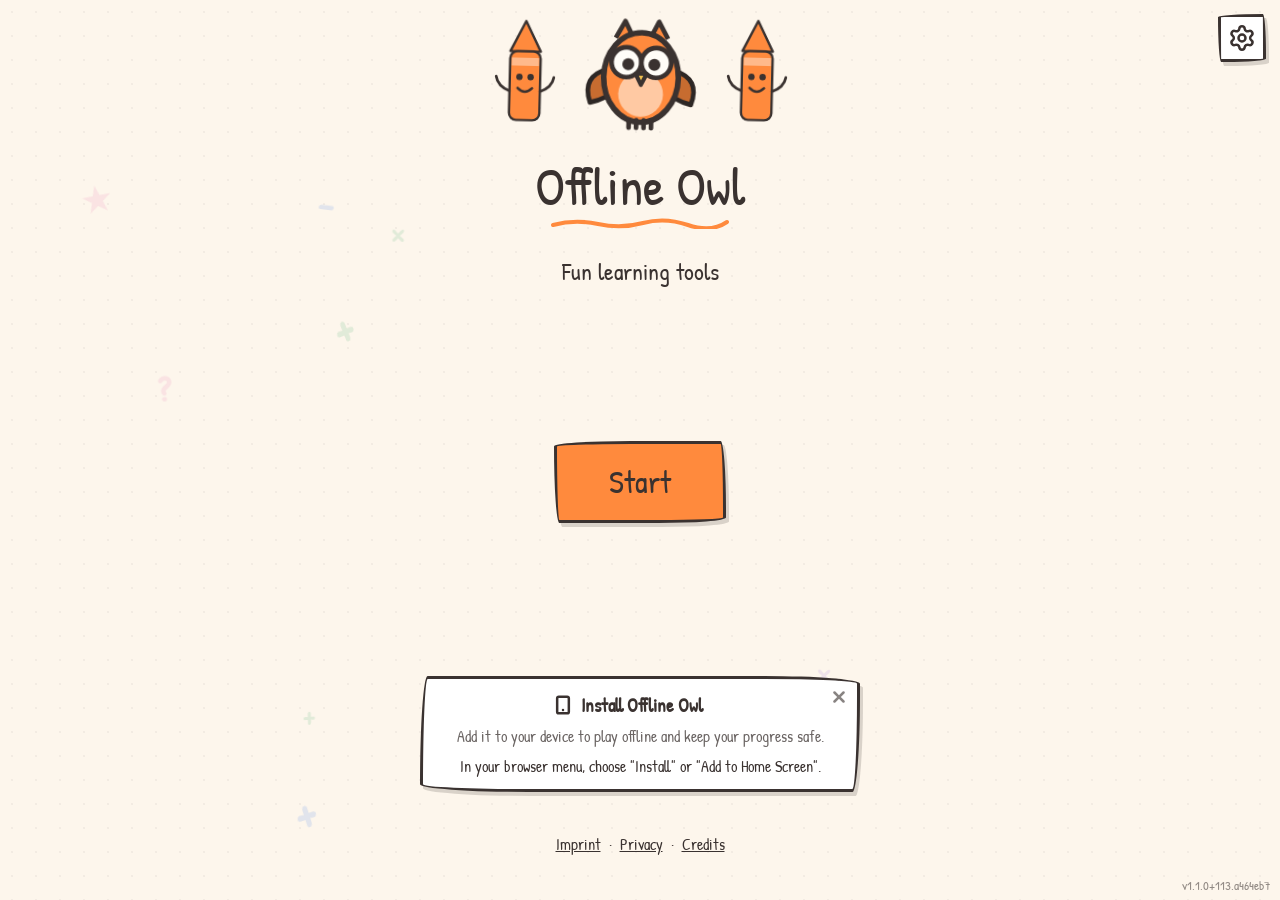
==== commit 3817c31b: "deploy" ====
--- a/index.html
+++ b/index.html
@@ -1,4 +1,4 @@
-<!doctype html><html lang="en"><head><meta charset="utf-8"/><meta name="viewport" content="width=device-width,initial-scale=1,viewport-fit=cover"/><meta name="theme-color" content="#ff8a3d"/><title>Offline Owl — free, private, offline learning for kids</title><meta name="description" content="A free, offline, installable app with a strong focus on privacy that helps kids in grades 1–4 practise for school. No account, no ads, no tracking — works fully offline."/><meta name="author" content="Offline Owl"/><meta name="robots" content="index, follow"/><link rel="canonical" href="https://captainz.github.io/offline-owl/"/><meta property="og:type" content="website"/><meta property="og:site_name" content="Offline Owl"/><meta property="og:url" content="https://captainz.github.io/offline-owl/"/><meta property="og:title" content="Offline Owl — free, private, offline learning for kids"/><meta property="og:description" content="A free, offline, installable app with a strong focus on privacy that helps kids in grades 1–4 practise for school. No account, no ads, no tracking."/><meta property="og:image" content="https://captainz.github.io/offline-owl/og-banner.png"/><meta property="og:image:width" content="1200"/><meta property="og:image:height" content="630"/><meta property="og:image:alt" content="Offline Owl — free, private, offline learning for kids in grades 1–4"/><meta property="og:locale" content="en"/><meta property="og:locale:alternate" content="de"/><meta name="twitter:card" content="summary_large_image"/><meta name="twitter:title" content="Offline Owl — free, private, offline learning for kids"/><meta name="twitter:description" content="A free, offline, installable app for kids in grades 1–4. No account, no ads, no tracking — works fully offline."/><meta name="twitter:image" content="https://captainz.github.io/offline-owl/og-banner.png"/><meta name="twitter:image:alt" content="Offline Owl — free, private, offline learning for kids in grades 1–4"/><link rel="manifest" href="manifest.webmanifest"/><link rel="icon" type="image/png" href="icons/icon-192.png"/><link rel="apple-touch-icon" href="icons/icon-192.png"/><script defer="defer" src="./main.72a7c9134601ec76ea4b.js"></script><link href="./main.c4f0194bf6b116b436a7.css" rel="stylesheet"></head><body><div id="app"></div><script>(function () {
+<!doctype html><html lang="en"><head><meta charset="utf-8"/><meta name="viewport" content="width=device-width,initial-scale=1,viewport-fit=cover"/><meta name="theme-color" content="#ff8a3d"/><title>Offline Owl — free, private, offline learning for kids</title><meta name="description" content="A free, offline, installable app with a strong focus on privacy that helps kids in grades 1–4 practise for school. No account, no ads, no tracking — works fully offline."/><meta name="author" content="Offline Owl"/><meta name="robots" content="index, follow"/><link rel="canonical" href="https://captainz.github.io/offline-owl/"/><meta property="og:type" content="website"/><meta property="og:site_name" content="Offline Owl"/><meta property="og:url" content="https://captainz.github.io/offline-owl/"/><meta property="og:title" content="Offline Owl — free, private, offline learning for kids"/><meta property="og:description" content="A free, offline, installable app with a strong focus on privacy that helps kids in grades 1–4 practise for school. No account, no ads, no tracking."/><meta property="og:image" content="https://captainz.github.io/offline-owl/og-banner.png"/><meta property="og:image:width" content="1200"/><meta property="og:image:height" content="630"/><meta property="og:image:alt" content="Offline Owl — free, private, offline learning for kids in grades 1–4"/><meta property="og:locale" content="en"/><meta property="og:locale:alternate" content="de"/><meta name="twitter:card" content="summary_large_image"/><meta name="twitter:title" content="Offline Owl — free, private, offline learning for kids"/><meta name="twitter:description" content="A free, offline, installable app for kids in grades 1–4. No account, no ads, no tracking — works fully offline."/><meta name="twitter:image" content="https://captainz.github.io/offline-owl/og-banner.png"/><meta name="twitter:image:alt" content="Offline Owl — free, private, offline learning for kids in grades 1–4"/><link rel="manifest" href="manifest.webmanifest"/><link rel="icon" type="image/png" href="icons/icon-192.png"/><link rel="apple-touch-icon" href="icons/icon-192.png"/><script defer="defer" src="./main.640fe1f3eef04876e7b4.js"></script><link href="./main.c4f0194bf6b116b436a7.css" rel="stylesheet"></head><body><div id="app"></div><script>(function () {
         try {
           if (!/[?&#]debug\b/.test(location.href)) return;
           document.write('<scr' + 'ipt src="eruda.js"><\/scr' + 'ipt><scr' + 'ipt>eruda.init()<\/scr' + 'ipt>');
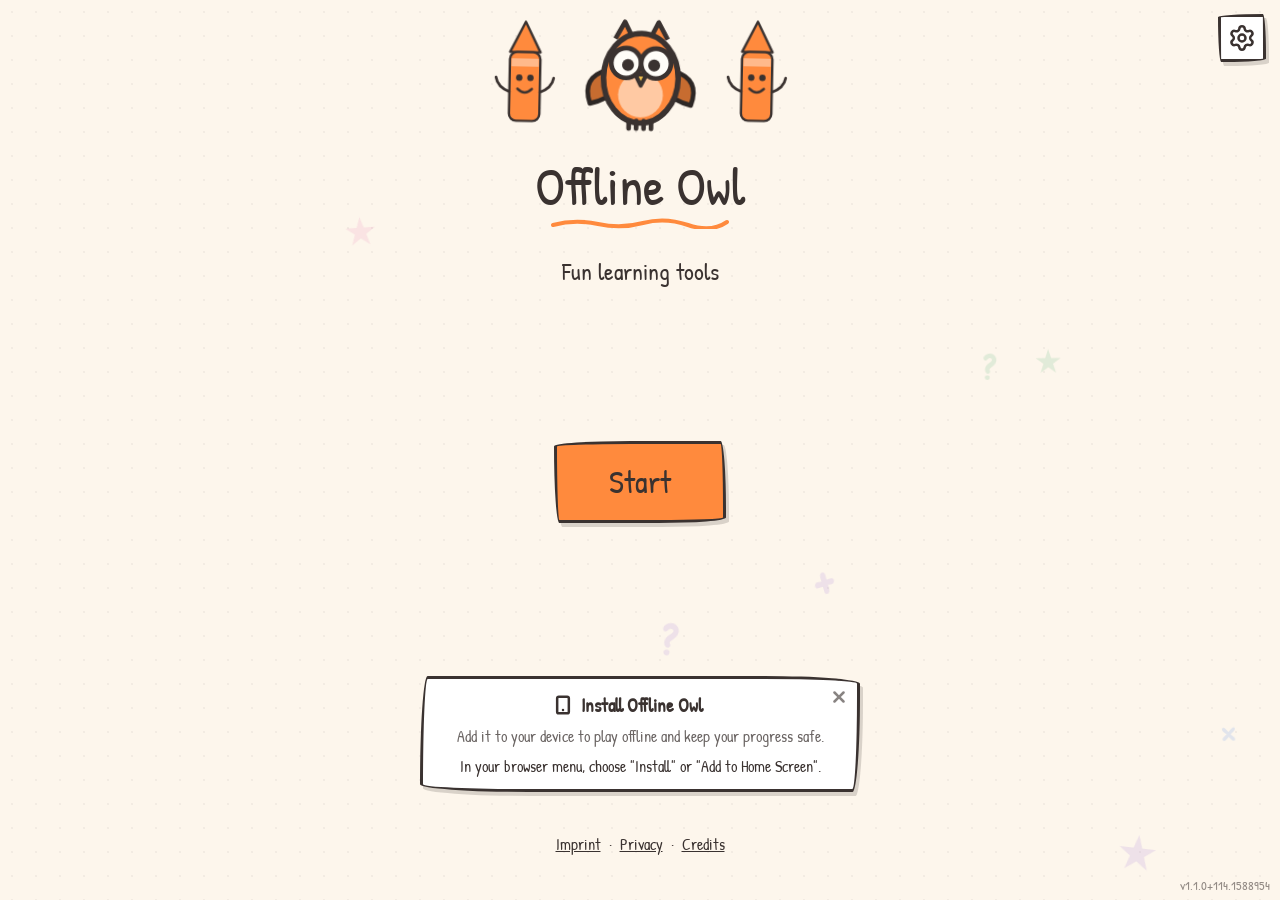
==== commit 8ace5edb: "deploy" ====
--- a/index.html
+++ b/index.html
@@ -1,4 +1,4 @@
-<!doctype html><html lang="en"><head><meta charset="utf-8"/><meta name="viewport" content="width=device-width,initial-scale=1,viewport-fit=cover"/><meta name="theme-color" content="#ff8a3d"/><title>Offline Owl — free, private, offline learning for kids</title><meta name="description" content="A free, offline, installable app with a strong focus on privacy that helps kids in grades 1–4 practise for school. No account, no ads, no tracking — works fully offline."/><meta name="author" content="Offline Owl"/><meta name="robots" content="index, follow"/><link rel="canonical" href="https://captainz.github.io/offline-owl/"/><meta property="og:type" content="website"/><meta property="og:site_name" content="Offline Owl"/><meta property="og:url" content="https://captainz.github.io/offline-owl/"/><meta property="og:title" content="Offline Owl — free, private, offline learning for kids"/><meta property="og:description" content="A free, offline, installable app with a strong focus on privacy that helps kids in grades 1–4 practise for school. No account, no ads, no tracking."/><meta property="og:image" content="https://captainz.github.io/offline-owl/og-banner.png"/><meta property="og:image:width" content="1200"/><meta property="og:image:height" content="630"/><meta property="og:image:alt" content="Offline Owl — free, private, offline learning for kids in grades 1–4"/><meta property="og:locale" content="en"/><meta property="og:locale:alternate" content="de"/><meta name="twitter:card" content="summary_large_image"/><meta name="twitter:title" content="Offline Owl — free, private, offline learning for kids"/><meta name="twitter:description" content="A free, offline, installable app for kids in grades 1–4. No account, no ads, no tracking — works fully offline."/><meta name="twitter:image" content="https://captainz.github.io/offline-owl/og-banner.png"/><meta name="twitter:image:alt" content="Offline Owl — free, private, offline learning for kids in grades 1–4"/><link rel="manifest" href="manifest.webmanifest"/><link rel="icon" type="image/png" href="icons/icon-192.png"/><link rel="apple-touch-icon" href="icons/icon-192.png"/><script defer="defer" src="./main.640fe1f3eef04876e7b4.js"></script><link href="./main.c4f0194bf6b116b436a7.css" rel="stylesheet"></head><body><div id="app"></div><script>(function () {
+<!doctype html><html lang="en"><head><meta charset="utf-8"/><meta name="viewport" content="width=device-width,initial-scale=1,viewport-fit=cover"/><meta name="theme-color" content="#ff8a3d"/><title>Offline Owl — free, private, offline learning for kids</title><meta name="description" content="A free, offline, installable app with a strong focus on privacy that helps kids in grades 1–4 practise for school. No account, no ads, no tracking — works fully offline."/><meta name="author" content="Offline Owl"/><meta name="robots" content="index, follow"/><link rel="canonical" href="https://captainz.github.io/offline-owl/"/><meta property="og:type" content="website"/><meta property="og:site_name" content="Offline Owl"/><meta property="og:url" content="https://captainz.github.io/offline-owl/"/><meta property="og:title" content="Offline Owl — free, private, offline learning for kids"/><meta property="og:description" content="A free, offline, installable app with a strong focus on privacy that helps kids in grades 1–4 practise for school. No account, no ads, no tracking."/><meta property="og:image" content="https://captainz.github.io/offline-owl/og-banner.png"/><meta property="og:image:width" content="1200"/><meta property="og:image:height" content="630"/><meta property="og:image:alt" content="Offline Owl — free, private, offline learning for kids in grades 1–4"/><meta property="og:locale" content="en"/><meta property="og:locale:alternate" content="de"/><meta name="twitter:card" content="summary_large_image"/><meta name="twitter:title" content="Offline Owl — free, private, offline learning for kids"/><meta name="twitter:description" content="A free, offline, installable app for kids in grades 1–4. No account, no ads, no tracking — works fully offline."/><meta name="twitter:image" content="https://captainz.github.io/offline-owl/og-banner.png"/><meta name="twitter:image:alt" content="Offline Owl — free, private, offline learning for kids in grades 1–4"/><link rel="manifest" href="manifest.webmanifest"/><link rel="icon" type="image/png" href="icons/icon-192.png"/><link rel="apple-touch-icon" href="icons/icon-192.png"/><script defer="defer" src="./main.3b0bfe2c9137b2efe579.js"></script><link href="./main.c4f0194bf6b116b436a7.css" rel="stylesheet"></head><body><div id="app"></div><script>(function () {
         try {
           if (!/[?&#]debug\b/.test(location.href)) return;
           document.write('<scr' + 'ipt src="eruda.js"><\/scr' + 'ipt><scr' + 'ipt>eruda.init()<\/scr' + 'ipt>');
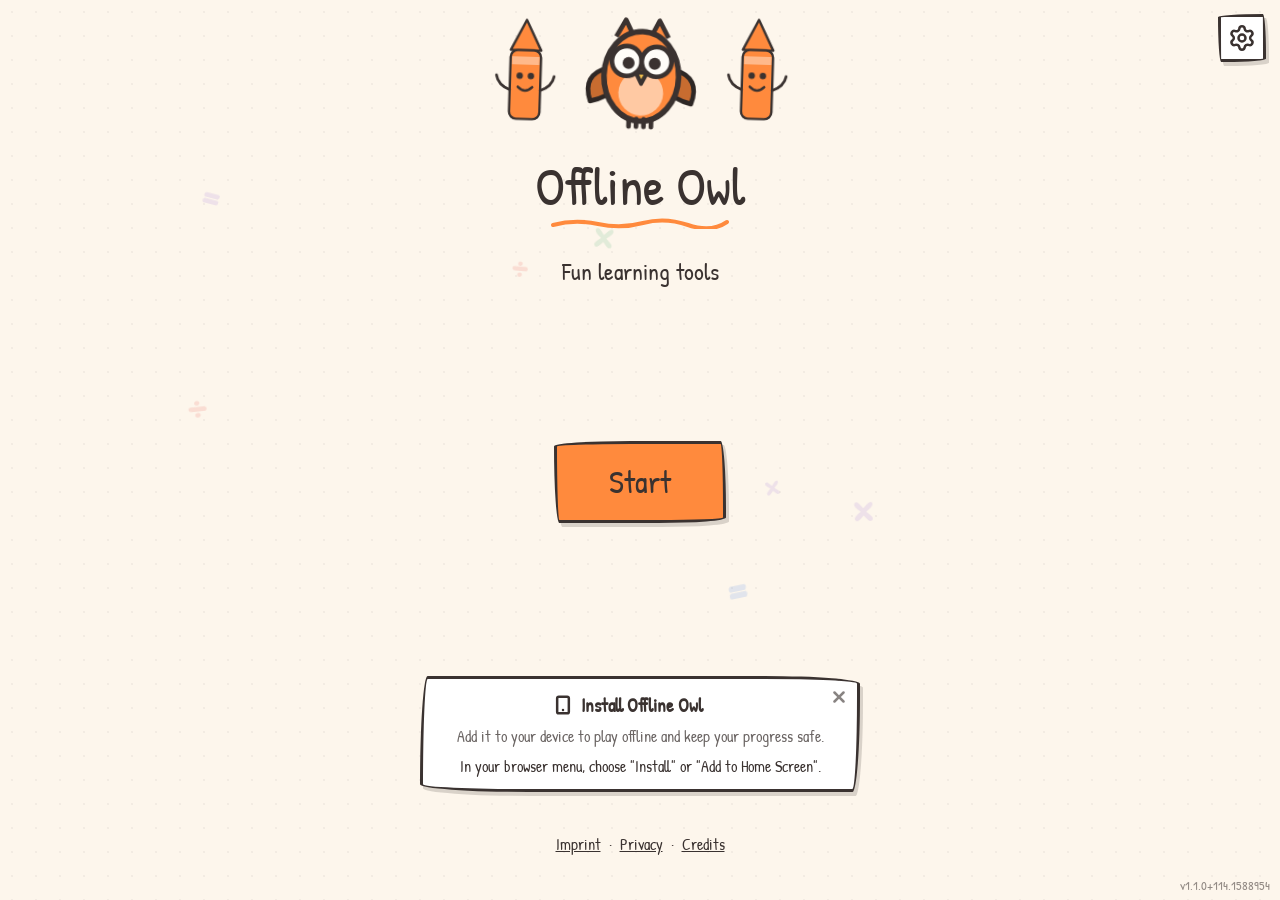
==== commit 95b6b4e7: "deploy" ====
--- a/index.html
+++ b/index.html
@@ -1,4 +1,4 @@
-<!doctype html><html lang="en"><head><meta charset="utf-8"/><meta name="viewport" content="width=device-width,initial-scale=1,viewport-fit=cover"/><meta name="theme-color" content="#ff8a3d"/><title>Offline Owl — free, private, offline learning for kids</title><meta name="description" content="A free, offline, installable app with a strong focus on privacy that helps kids in grades 1–4 practise for school. No account, no ads, no tracking — works fully offline."/><meta name="author" content="Offline Owl"/><meta name="robots" content="index, follow"/><link rel="canonical" href="https://captainz.github.io/offline-owl/"/><meta property="og:type" content="website"/><meta property="og:site_name" content="Offline Owl"/><meta property="og:url" content="https://captainz.github.io/offline-owl/"/><meta property="og:title" content="Offline Owl — free, private, offline learning for kids"/><meta property="og:description" content="A free, offline, installable app with a strong focus on privacy that helps kids in grades 1–4 practise for school. No account, no ads, no tracking."/><meta property="og:image" content="https://captainz.github.io/offline-owl/og-banner.png"/><meta property="og:image:width" content="1200"/><meta property="og:image:height" content="630"/><meta property="og:image:alt" content="Offline Owl — free, private, offline learning for kids in grades 1–4"/><meta property="og:locale" content="en"/><meta property="og:locale:alternate" content="de"/><meta name="twitter:card" content="summary_large_image"/><meta name="twitter:title" content="Offline Owl — free, private, offline learning for kids"/><meta name="twitter:description" content="A free, offline, installable app for kids in grades 1–4. No account, no ads, no tracking — works fully offline."/><meta name="twitter:image" content="https://captainz.github.io/offline-owl/og-banner.png"/><meta name="twitter:image:alt" content="Offline Owl — free, private, offline learning for kids in grades 1–4"/><link rel="manifest" href="manifest.webmanifest"/><link rel="icon" type="image/png" href="icons/icon-192.png"/><link rel="apple-touch-icon" href="icons/icon-192.png"/><script defer="defer" src="./main.3b0bfe2c9137b2efe579.js"></script><link href="./main.c4f0194bf6b116b436a7.css" rel="stylesheet"></head><body><div id="app"></div><script>(function () {
+<!doctype html><html lang="en"><head><meta charset="utf-8"/><meta name="viewport" content="width=device-width,initial-scale=1,viewport-fit=cover"/><meta name="theme-color" content="#ff8a3d"/><title>Offline Owl — free, private, offline learning for kids</title><meta name="description" content="A free, offline, installable app with a strong focus on privacy that helps kids in grades 1–4 practise for school. No account, no ads, no tracking — works fully offline."/><meta name="author" content="Offline Owl"/><meta name="robots" content="index, follow"/><link rel="canonical" href="https://captainz.github.io/offline-owl/"/><meta property="og:type" content="website"/><meta property="og:site_name" content="Offline Owl"/><meta property="og:url" content="https://captainz.github.io/offline-owl/"/><meta property="og:title" content="Offline Owl — free, private, offline learning for kids"/><meta property="og:description" content="A free, offline, installable app with a strong focus on privacy that helps kids in grades 1–4 practise for school. No account, no ads, no tracking."/><meta property="og:image" content="https://captainz.github.io/offline-owl/og-banner.png"/><meta property="og:image:width" content="1200"/><meta property="og:image:height" content="630"/><meta property="og:image:alt" content="Offline Owl — free, private, offline learning for kids in grades 1–4"/><meta property="og:locale" content="en"/><meta property="og:locale:alternate" content="de"/><meta name="twitter:card" content="summary_large_image"/><meta name="twitter:title" content="Offline Owl — free, private, offline learning for kids"/><meta name="twitter:description" content="A free, offline, installable app for kids in grades 1–4. No account, no ads, no tracking — works fully offline."/><meta name="twitter:image" content="https://captainz.github.io/offline-owl/og-banner.png"/><meta name="twitter:image:alt" content="Offline Owl — free, private, offline learning for kids in grades 1–4"/><link rel="manifest" href="manifest.webmanifest"/><link rel="icon" type="image/png" href="icons/icon-192.png"/><link rel="apple-touch-icon" href="icons/icon-192.png"/><script defer="defer" src="./main.ddbc7f1fbddf70a8bb94.js"></script><link href="./main.9b3f6886dfd056a2091c.css" rel="stylesheet"></head><body><div id="app"></div><script>(function () {
         try {
           if (!/[?&#]debug\b/.test(location.href)) return;
           document.write('<scr' + 'ipt src="eruda.js"><\/scr' + 'ipt><scr' + 'ipt>eruda.init()<\/scr' + 'ipt>');
--- a/main.9b3f6886dfd056a2091c.css
+++ b/main.9b3f6886dfd056a2091c.css
@@ -0,0 +1,1934 @@
+
+.legal-body[data-v-5481ce39] { text-align: left; font-size: 18px; line-height: 1.5;
+}
+.legal-body p[data-v-5481ce39] { margin: 0 0 12px;
+}
+.legal-body strong[data-v-5481ce39] { font-weight: 700;
+}
+
+
+.play-fit[data-v-52aec2bc] {
+  --u: var(--vh, 1vh);
+  gap: min(15px, calc(var(--u) * 1.9));
+  --pearl: min(30px, calc(var(--u) * 3.9));
+  --pearl-gap: min(8px, calc(var(--u) * 1));
+  --key-h: min(58px, calc(var(--u) * 7.4));
+  --key-f: min(30px, calc(var(--u) * 3.9));
+  --key-gap: min(11px, calc(var(--u) * 1.4));
+  --key-py: min(12px, calc(var(--u) * 1.5));
+  --dbox: min(150px, calc(var(--u) * 19));
+}
+.q-text[data-v-52aec2bc] {
+  font-size: min(66px, calc(var(--u) * 8.8));
+  line-height: 1;
+}
+.ans-box[data-v-52aec2bc] {
+  font-size: min(42px, calc(var(--u) * 5.4));
+  min-height: min(62px, calc(var(--u) * 8));
+}
+
+/* Pearls add ~4 rows of height, so squeeze the rest a little harder. */
+.play-fit.has-pearls[data-v-52aec2bc] {
+  gap: min(11px, calc(var(--u) * 1.35));
+  --pearl: min(28px, calc(var(--u) * 3.6));
+  --key-h: min(54px, calc(var(--u) * 6.8));
+  --key-gap: min(9px, calc(var(--u) * 1.15));
+  --key-py: min(10px, calc(var(--u) * 1.25));
+}
+.play-fit.has-pearls .q-text[data-v-52aec2bc] {
+  font-size: min(52px, calc(var(--u) * 7));
+}
+.play-fit.has-pearls .ans-box[data-v-52aec2bc] {
+  font-size: min(38px, calc(var(--u) * 4.9));
+  min-height: min(56px, calc(var(--u) * 7.2));
+}
+
+
+/* Keyboard focus ring only (pointer taps don't trigger :focus-visible), so
+   it no longer lingers as an odd halo after tapping a country. */
+path[role='button'][data-v-695d3e59]:focus-visible {
+  outline: none;
+  stroke: var(--accent, #ff8a3d);
+  stroke-width: 2px;
+}
+
+@font-face {
+  font-family: 'Patrick Hand';
+  src: url(./27c23b607290b09435ac.woff2) format('woff2');
+  font-display: swap;
+}
+
+*, ::before, ::after {
+  --tw-border-spacing-x: 0;
+  --tw-border-spacing-y: 0;
+  --tw-translate-x: 0;
+  --tw-translate-y: 0;
+  --tw-rotate: 0;
+  --tw-skew-x: 0;
+  --tw-skew-y: 0;
+  --tw-scale-x: 1;
+  --tw-scale-y: 1;
+  --tw-pan-x:  ;
+  --tw-pan-y:  ;
+  --tw-pinch-zoom:  ;
+  --tw-scroll-snap-strictness: proximity;
+  --tw-gradient-from-position:  ;
+  --tw-gradient-via-position:  ;
+  --tw-gradient-to-position:  ;
+  --tw-ordinal:  ;
+  --tw-slashed-zero:  ;
+  --tw-numeric-figure:  ;
+  --tw-numeric-spacing:  ;
+  --tw-numeric-fraction:  ;
+  --tw-ring-inset:  ;
+  --tw-ring-offset-width: 0px;
+  --tw-ring-offset-color: #fff;
+  --tw-ring-color: rgb(59 130 246 / 0.5);
+  --tw-ring-offset-shadow: 0 0 #0000;
+  --tw-ring-shadow: 0 0 #0000;
+  --tw-shadow: 0 0 #0000;
+  --tw-shadow-colored: 0 0 #0000;
+  --tw-blur:  ;
+  --tw-brightness:  ;
+  --tw-contrast:  ;
+  --tw-grayscale:  ;
+  --tw-hue-rotate:  ;
+  --tw-invert:  ;
+  --tw-saturate:  ;
+  --tw-sepia:  ;
+  --tw-drop-shadow:  ;
+  --tw-backdrop-blur:  ;
+  --tw-backdrop-brightness:  ;
+  --tw-backdrop-contrast:  ;
+  --tw-backdrop-grayscale:  ;
+  --tw-backdrop-hue-rotate:  ;
+  --tw-backdrop-invert:  ;
+  --tw-backdrop-opacity:  ;
+  --tw-backdrop-saturate:  ;
+  --tw-backdrop-sepia:  ;
+  --tw-contain-size:  ;
+  --tw-contain-layout:  ;
+  --tw-contain-paint:  ;
+  --tw-contain-style:  ;
+}
+
+::backdrop {
+  --tw-border-spacing-x: 0;
+  --tw-border-spacing-y: 0;
+  --tw-translate-x: 0;
+  --tw-translate-y: 0;
+  --tw-rotate: 0;
+  --tw-skew-x: 0;
+  --tw-skew-y: 0;
+  --tw-scale-x: 1;
+  --tw-scale-y: 1;
+  --tw-pan-x:  ;
+  --tw-pan-y:  ;
+  --tw-pinch-zoom:  ;
+  --tw-scroll-snap-strictness: proximity;
+  --tw-gradient-from-position:  ;
+  --tw-gradient-via-position:  ;
+  --tw-gradient-to-position:  ;
+  --tw-ordinal:  ;
+  --tw-slashed-zero:  ;
+  --tw-numeric-figure:  ;
+  --tw-numeric-spacing:  ;
+  --tw-numeric-fraction:  ;
+  --tw-ring-inset:  ;
+  --tw-ring-offset-width: 0px;
+  --tw-ring-offset-color: #fff;
+  --tw-ring-color: rgb(59 130 246 / 0.5);
+  --tw-ring-offset-shadow: 0 0 #0000;
+  --tw-ring-shadow: 0 0 #0000;
+  --tw-shadow: 0 0 #0000;
+  --tw-shadow-colored: 0 0 #0000;
+  --tw-blur:  ;
+  --tw-brightness:  ;
+  --tw-contrast:  ;
+  --tw-grayscale:  ;
+  --tw-hue-rotate:  ;
+  --tw-invert:  ;
+  --tw-saturate:  ;
+  --tw-sepia:  ;
+  --tw-drop-shadow:  ;
+  --tw-backdrop-blur:  ;
+  --tw-backdrop-brightness:  ;
+  --tw-backdrop-contrast:  ;
+  --tw-backdrop-grayscale:  ;
+  --tw-backdrop-hue-rotate:  ;
+  --tw-backdrop-invert:  ;
+  --tw-backdrop-opacity:  ;
+  --tw-backdrop-saturate:  ;
+  --tw-backdrop-sepia:  ;
+  --tw-contain-size:  ;
+  --tw-contain-layout:  ;
+  --tw-contain-paint:  ;
+  --tw-contain-style:  ;
+}
+
+/*
+! tailwindcss v3.4.19 | MIT License | https://tailwindcss.com
+*/
+
+/*
+1. Prevent padding and border from affecting element width. (https://github.com/mozdevs/cssremedy/issues/4)
+2. Allow adding a border to an element by just adding a border-width. (https://github.com/tailwindcss/tailwindcss/pull/116)
+*/
+
+*,
+::before,
+::after {
+  box-sizing: border-box; /* 1 */
+  border-width: 0; /* 2 */
+  border-style: solid; /* 2 */
+  border-color: #e5e7eb; /* 2 */
+}
+
+::before,
+::after {
+  --tw-content: '';
+}
+
+/*
+1. Use a consistent sensible line-height in all browsers.
+2. Prevent adjustments of font size after orientation changes in iOS.
+3. Use a more readable tab size.
+4. Use the user's configured `sans` font-family by default.
+5. Use the user's configured `sans` font-feature-settings by default.
+6. Use the user's configured `sans` font-variation-settings by default.
+7. Disable tap highlights on iOS
+*/
+
+html,
+:host {
+  line-height: 1.5; /* 1 */
+  -webkit-text-size-adjust: 100%; /* 2 */
+  -moz-tab-size: 4; /* 3 */
+  -o-tab-size: 4;
+     tab-size: 4; /* 3 */
+  font-family: ui-sans-serif, system-ui, sans-serif, "Apple Color Emoji", "Segoe UI Emoji", "Segoe UI Symbol", "Noto Color Emoji"; /* 4 */
+  font-feature-settings: normal; /* 5 */
+  font-variation-settings: normal; /* 6 */
+  -webkit-tap-highlight-color: transparent; /* 7 */
+}
+
+/*
+1. Remove the margin in all browsers.
+2. Inherit line-height from `html` so users can set them as a class directly on the `html` element.
+*/
+
+body {
+  margin: 0; /* 1 */
+  line-height: inherit; /* 2 */
+}
+
+/*
+1. Add the correct height in Firefox.
+2. Correct the inheritance of border color in Firefox. (https://bugzilla.mozilla.org/show_bug.cgi?id=190655)
+3. Ensure horizontal rules are visible by default.
+*/
+
+hr {
+  height: 0; /* 1 */
+  color: inherit; /* 2 */
+  border-top-width: 1px; /* 3 */
+}
+
+/*
+Add the correct text decoration in Chrome, Edge, and Safari.
+*/
+
+abbr:where([title]) {
+  -webkit-text-decoration: underline dotted;
+          text-decoration: underline dotted;
+}
+
+/*
+Remove the default font size and weight for headings.
+*/
+
+h1,
+h2,
+h3,
+h4,
+h5,
+h6 {
+  font-size: inherit;
+  font-weight: inherit;
+}
+
+/*
+Reset links to optimize for opt-in styling instead of opt-out.
+*/
+
+a {
+  color: inherit;
+  text-decoration: inherit;
+}
+
+/*
+Add the correct font weight in Edge and Safari.
+*/
+
+b,
+strong {
+  font-weight: bolder;
+}
+
+/*
+1. Use the user's configured `mono` font-family by default.
+2. Use the user's configured `mono` font-feature-settings by default.
+3. Use the user's configured `mono` font-variation-settings by default.
+4. Correct the odd `em` font sizing in all browsers.
+*/
+
+code,
+kbd,
+samp,
+pre {
+  font-family: ui-monospace, SFMono-Regular, Menlo, Monaco, Consolas, "Liberation Mono", "Courier New", monospace; /* 1 */
+  font-feature-settings: normal; /* 2 */
+  font-variation-settings: normal; /* 3 */
+  font-size: 1em; /* 4 */
+}
+
+/*
+Add the correct font size in all browsers.
+*/
+
+small {
+  font-size: 80%;
+}
+
+/*
+Prevent `sub` and `sup` elements from affecting the line height in all browsers.
+*/
+
+sub,
+sup {
+  font-size: 75%;
+  line-height: 0;
+  position: relative;
+  vertical-align: baseline;
+}
+
+sub {
+  bottom: -0.25em;
+}
+
+sup {
+  top: -0.5em;
+}
+
+/*
+1. Remove text indentation from table contents in Chrome and Safari. (https://bugs.chromium.org/p/chromium/issues/detail?id=999088, https://bugs.webkit.org/show_bug.cgi?id=201297)
+2. Correct table border color inheritance in all Chrome and Safari. (https://bugs.chromium.org/p/chromium/issues/detail?id=935729, https://bugs.webkit.org/show_bug.cgi?id=195016)
+3. Remove gaps between table borders by default.
+*/
+
+table {
+  text-indent: 0; /* 1 */
+  border-color: inherit; /* 2 */
+  border-collapse: collapse; /* 3 */
+}
+
+/*
+1. Change the font styles in all browsers.
+2. Remove the margin in Firefox and Safari.
+3. Remove default padding in all browsers.
+*/
+
+button,
+input,
+optgroup,
+select,
+textarea {
+  font-family: inherit; /* 1 */
+  font-feature-settings: inherit; /* 1 */
+  font-variation-settings: inherit; /* 1 */
+  font-size: 100%; /* 1 */
+  font-weight: inherit; /* 1 */
+  line-height: inherit; /* 1 */
+  letter-spacing: inherit; /* 1 */
+  color: inherit; /* 1 */
+  margin: 0; /* 2 */
+  padding: 0; /* 3 */
+}
+
+/*
+Remove the inheritance of text transform in Edge and Firefox.
+*/
+
+button,
+select {
+  text-transform: none;
+}
+
+/*
+1. Correct the inability to style clickable types in iOS and Safari.
+2. Remove default button styles.
+*/
+
+button,
+input:where([type='button']),
+input:where([type='reset']),
+input:where([type='submit']) {
+  -webkit-appearance: button; /* 1 */
+  background-color: transparent; /* 2 */
+  background-image: none; /* 2 */
+}
+
+/*
+Use the modern Firefox focus style for all focusable elements.
+*/
+
+:-moz-focusring {
+  outline: auto;
+}
+
+/*
+Remove the additional `:invalid` styles in Firefox. (https://github.com/mozilla/gecko-dev/blob/2f9eacd9d3d995c937b4251a5557d95d494c9be1/layout/style/res/forms.css#L728-L737)
+*/
+
+:-moz-ui-invalid {
+  box-shadow: none;
+}
+
+/*
+Add the correct vertical alignment in Chrome and Firefox.
+*/
+
+progress {
+  vertical-align: baseline;
+}
+
+/*
+Correct the cursor style of increment and decrement buttons in Safari.
+*/
+
+::-webkit-inner-spin-button,
+::-webkit-outer-spin-button {
+  height: auto;
+}
+
+/*
+1. Correct the odd appearance in Chrome and Safari.
+2. Correct the outline style in Safari.
+*/
+
+[type='search'] {
+  -webkit-appearance: textfield; /* 1 */
+  outline-offset: -2px; /* 2 */
+}
+
+/*
+Remove the inner padding in Chrome and Safari on macOS.
+*/
+
+::-webkit-search-decoration {
+  -webkit-appearance: none;
+}
+
+/*
+1. Correct the inability to style clickable types in iOS and Safari.
+2. Change font properties to `inherit` in Safari.
+*/
+
+::-webkit-file-upload-button {
+  -webkit-appearance: button; /* 1 */
+  font: inherit; /* 2 */
+}
+
+/*
+Add the correct display in Chrome and Safari.
+*/
+
+summary {
+  display: list-item;
+}
+
+/*
+Removes the default spacing and border for appropriate elements.
+*/
+
+blockquote,
+dl,
+dd,
+h1,
+h2,
+h3,
+h4,
+h5,
+h6,
+hr,
+figure,
+p,
+pre {
+  margin: 0;
+}
+
+fieldset {
+  margin: 0;
+  padding: 0;
+}
+
+legend {
+  padding: 0;
+}
+
+ol,
+ul,
+menu {
+  list-style: none;
+  margin: 0;
+  padding: 0;
+}
+
+/*
+Reset default styling for dialogs.
+*/
+
+dialog {
+  padding: 0;
+}
+
+/*
+Prevent resizing textareas horizontally by default.
+*/
+
+textarea {
+  resize: vertical;
+}
+
+/*
+1. Reset the default placeholder opacity in Firefox. (https://github.com/tailwindlabs/tailwindcss/issues/3300)
+2. Set the default placeholder color to the user's configured gray 400 color.
+*/
+
+input::-moz-placeholder, textarea::-moz-placeholder {
+  opacity: 1; /* 1 */
+  color: #9ca3af; /* 2 */
+}
+
+input::placeholder,
+textarea::placeholder {
+  opacity: 1; /* 1 */
+  color: #9ca3af; /* 2 */
+}
+
+/*
+Set the default cursor for buttons.
+*/
+
+button,
+[role="button"] {
+  cursor: pointer;
+}
+
+/*
+Make sure disabled buttons don't get the pointer cursor.
+*/
+
+:disabled {
+  cursor: default;
+}
+
+/*
+1. Make replaced elements `display: block` by default. (https://github.com/mozdevs/cssremedy/issues/14)
+2. Add `vertical-align: middle` to align replaced elements more sensibly by default. (https://github.com/jensimmons/cssremedy/issues/14#issuecomment-634934210)
+   This can trigger a poorly considered lint error in some tools but is included by design.
+*/
+
+img,
+svg,
+video,
+canvas,
+audio,
+iframe,
+embed,
+object {
+  display: block; /* 1 */
+  vertical-align: middle; /* 2 */
+}
+
+/*
+Constrain images and videos to the parent width and preserve their intrinsic aspect ratio. (https://github.com/mozdevs/cssremedy/issues/14)
+*/
+
+img,
+video {
+  max-width: 100%;
+  height: auto;
+}
+
+/* Make elements with the HTML hidden attribute stay hidden by default */
+
+[hidden]:where(:not([hidden="until-found"])) {
+  display: none;
+}
+.container {
+  width: 100%;
+}
+@media (min-width: 640px) {
+
+  .container {
+    max-width: 640px;
+  }
+}
+@media (min-width: 768px) {
+
+  .container {
+    max-width: 768px;
+  }
+}
+@media (min-width: 1024px) {
+
+  .container {
+    max-width: 1024px;
+  }
+}
+@media (min-width: 1280px) {
+
+  .container {
+    max-width: 1280px;
+  }
+}
+@media (min-width: 1536px) {
+
+  .container {
+    max-width: 1536px;
+  }
+}
+/* Signature crayon border — two mirrored variants for organic variety. */
+.cb {
+    border: 3px solid #3a3230;
+    border-radius: 255px 18px 225px 18px / 18px 225px 18px 255px;
+    box-shadow: 3px 4px 0 rgba(58,50,48,0.18);
+  }
+.cb2 {
+    border: 3px solid #3a3230;
+    border-radius: 18px 225px 18px 255px / 255px 18px 225px 18px;
+    box-shadow: 3px 4px 0 rgba(58,50,48,0.18);
+  }
+/* Legacy alias used by not-yet-redesigned corners (leaderboard, gift editor). */
+.crayon-border {
+    border: 3px solid #3a3230;
+    border-radius: 255px 18px 225px 18px / 18px 225px 18px 255px;
+  }
+/* Pair with .cb or .cb2 for the border variant. */
+.chip {
+  cursor: pointer;
+  --tw-bg-opacity: 1;
+  background-color: rgb(255 255 255 / var(--tw-bg-opacity, 1));
+  padding-left: 18px;
+  padding-right: 18px;
+  padding-top: 7px;
+  padding-bottom: 7px;
+  font-family: "Patrick Hand", Comic Sans MS, cursive;
+  font-size: 21px;
+  --tw-text-opacity: 1;
+  color: rgb(58 50 48 / var(--tw-text-opacity, 1));
+  transition-property: transform;
+  transition-timing-function: cubic-bezier(0.4, 0, 0.2, 1);
+  transition-duration: 150ms;
+}
+.chip:active { transform: scale(0.92); }
+.chip-on {
+  background-color: var(--accent, #ff8a3d); color: var(--on-accent, #fff);
+}
+.backlink {
+  cursor: pointer;
+  align-self: center;
+  justify-self: center;
+  border-width: 0px;
+  background-color: transparent;
+  font-size: 22px;
+  --tw-text-opacity: 1;
+  color: rgb(58 50 48 / var(--tw-text-opacity, 1));
+  text-decoration-line: underline;
+  opacity: 0.75;
+}
+.lbl {
+  margin-bottom: 6px;
+  font-size: 19px;
+  line-height: 1;
+  opacity: 0.7;
+}
+/* Numpad key — pair with .cb or .cb2. Size/padding come from CSS vars so a
+     host screen (the math exercise) can shrink keys to fit a small viewport;
+     the defaults reproduce the original look everywhere else. */
+.key {
+  cursor: pointer;
+  --tw-bg-opacity: 1;
+  background-color: rgb(255 255 255 / var(--tw-bg-opacity, 1));
+  padding-left: 0px;
+  padding-right: 0px;
+  font-family: "Patrick Hand", Comic Sans MS, cursive;
+  --tw-text-opacity: 1;
+  color: rgb(58 50 48 / var(--tw-text-opacity, 1));
+  transition-property: transform;
+  transition-timing-function: cubic-bezier(0.4, 0, 0.2, 1);
+  transition-duration: 80ms;
+    font-size: var(--key-f, 32px);
+    min-height: var(--key-h, 60px);
+    padding-top: var(--key-py, 12px);
+    padding-bottom: var(--key-py, 12px);
+}
+.key:active { transform: scale(0.9); }
+.tilt-l { transform: rotate(-1.2deg); }
+.tilt-r { transform: rotate(1.1deg); }
+/* Crayon range slider: ink pill track, accent knob. */
+.slider {
+    -webkit-appearance: none;
+    -moz-appearance: none;
+         appearance: none;
+    width: 100%;
+    height: 16px;
+    border: 3px solid #3a3230;
+    border-radius: 99px;
+    background: #fff;
+    cursor: pointer;
+  }
+.slider::-webkit-slider-thumb {
+    -webkit-appearance: none;
+    appearance: none;
+    width: 28px;
+    height: 28px;
+    border-radius: 50%;
+    background: var(--accent, #ff8a3d);
+    border: 3px solid #3a3230;
+    box-shadow: 2px 2px 0 rgba(58,50,48,0.18);
+  }
+.slider::-moz-range-thumb {
+    width: 28px;
+    height: 28px;
+    border-radius: 50%;
+    background: var(--accent, #ff8a3d);
+    border: 3px solid #3a3230;
+    box-shadow: 2px 2px 0 rgba(58,50,48,0.18);
+  }
+.pointer-events-none {
+  pointer-events: none;
+}
+.visible {
+  visibility: visible;
+}
+.static {
+  position: static;
+}
+.fixed {
+  position: fixed;
+}
+.absolute {
+  position: absolute;
+}
+.relative {
+  position: relative;
+}
+.sticky {
+  position: sticky;
+}
+.inset-0 {
+  inset: 0px;
+}
+.inset-y-0 {
+  top: 0px;
+  bottom: 0px;
+}
+.bottom-2 {
+  bottom: 0.5rem;
+}
+.left-0 {
+  left: 0px;
+}
+.left-\[-3px\] {
+  left: -3px;
+}
+.right-0 {
+  right: 0px;
+}
+.right-1 {
+  right: 0.25rem;
+}
+.right-2 {
+  right: 0.5rem;
+}
+.right-2\.5 {
+  right: 0.625rem;
+}
+.right-\[-3px\] {
+  right: -3px;
+}
+.right-\[14px\] {
+  right: 14px;
+}
+.top-0 {
+  top: 0px;
+}
+.top-1 {
+  top: 0.25rem;
+}
+.top-1\/2 {
+  top: 50%;
+}
+.top-\[14px\] {
+  top: 14px;
+}
+.top-\[1px\] {
+  top: 1px;
+}
+.isolate {
+  isolation: isolate;
+}
+.z-0 {
+  z-index: 0;
+}
+.z-30 {
+  z-index: 30;
+}
+.z-40 {
+  z-index: 40;
+}
+.z-50 {
+  z-index: 50;
+}
+.z-\[1\] {
+  z-index: 1;
+}
+.z-\[29\] {
+  z-index: 29;
+}
+.z-\[60\] {
+  z-index: 60;
+}
+.z-\[70\] {
+  z-index: 70;
+}
+.z-\[79\] {
+  z-index: 79;
+}
+.z-\[80\] {
+  z-index: 80;
+}
+.m-0 {
+  margin: 0px;
+}
+.-mx-\[18px\] {
+  margin-left: -18px;
+  margin-right: -18px;
+}
+.mx-auto {
+  margin-left: auto;
+  margin-right: auto;
+}
+.my-2 {
+  margin-top: 0.5rem;
+  margin-bottom: 0.5rem;
+}
+.\!mb-0 {
+  margin-bottom: 0px !important;
+}
+.-mb-4 {
+  margin-bottom: -1rem;
+}
+.-mt-1 {
+  margin-top: -0.25rem;
+}
+.-mt-2 {
+  margin-top: -0.5rem;
+}
+.-mt-\[6px\] {
+  margin-top: -6px;
+}
+.mb-0 {
+  margin-bottom: 0px;
+}
+.mb-2 {
+  margin-bottom: 0.5rem;
+}
+.mb-\[6px\] {
+  margin-bottom: 6px;
+}
+.ml-2 {
+  margin-left: 0.5rem;
+}
+.ml-\[2px\] {
+  margin-left: 2px;
+}
+.mr-1 {
+  margin-right: 0.25rem;
+}
+.mt-1 {
+  margin-top: 0.25rem;
+}
+.mt-2 {
+  margin-top: 0.5rem;
+}
+.mt-3 {
+  margin-top: 0.75rem;
+}
+.mt-4 {
+  margin-top: 1rem;
+}
+.mt-\[2px\] {
+  margin-top: 2px;
+}
+.mt-auto {
+  margin-top: auto;
+}
+.box-border {
+  box-sizing: border-box;
+}
+.block {
+  display: block;
+}
+.inline-block {
+  display: inline-block;
+}
+.inline {
+  display: inline;
+}
+.flex {
+  display: flex;
+}
+.inline-flex {
+  display: inline-flex;
+}
+.grid {
+  display: grid;
+}
+.hidden {
+  display: none;
+}
+.aspect-square {
+  aspect-ratio: 1 / 1;
+}
+.h-10 {
+  height: 2.5rem;
+}
+.h-11 {
+  height: 2.75rem;
+}
+.h-12 {
+  height: 3rem;
+}
+.h-14 {
+  height: 3.5rem;
+}
+.h-16 {
+  height: 4rem;
+}
+.h-28 {
+  height: 7rem;
+}
+.h-4 {
+  height: 1rem;
+}
+.h-6 {
+  height: 1.5rem;
+}
+.h-7 {
+  height: 1.75rem;
+}
+.h-8 {
+  height: 2rem;
+}
+.h-9 {
+  height: 2.25rem;
+}
+.h-\[300px\] {
+  height: 300px;
+}
+.h-\[34px\] {
+  height: 34px;
+}
+.h-\[3px\] {
+  height: 3px;
+}
+.h-\[52px\] {
+  height: 52px;
+}
+.h-\[54px\] {
+  height: 54px;
+}
+.h-\[60px\] {
+  height: 60px;
+}
+.h-\[72px\] {
+  height: 72px;
+}
+.h-\[92px\] {
+  height: 92px;
+}
+.h-\[var\(--pearl\2c 32px\)\] {
+  height: var(--pearl,32px);
+}
+.h-auto {
+  height: auto;
+}
+.h-full {
+  height: 100%;
+}
+.max-h-\[90vh\] {
+  max-height: 90vh;
+}
+.min-h-\[\.9em\] {
+  min-height: .9em;
+}
+.min-h-\[1\.4em\] {
+  min-height: 1.4em;
+}
+.min-h-\[100dvh\] {
+  min-height: 100dvh;
+}
+.w-10 {
+  width: 2.5rem;
+}
+.w-11 {
+  width: 2.75rem;
+}
+.w-12 {
+  width: 3rem;
+}
+.w-14 {
+  width: 3.5rem;
+}
+.w-16 {
+  width: 4rem;
+}
+.w-28 {
+  width: 7rem;
+}
+.w-6 {
+  width: 1.5rem;
+}
+.w-7 {
+  width: 1.75rem;
+}
+.w-8 {
+  width: 2rem;
+}
+.w-9 {
+  width: 2.25rem;
+}
+.w-\[120px\] {
+  width: 120px;
+}
+.w-\[140px\] {
+  width: 140px;
+}
+.w-\[170px\] {
+  width: 170px;
+}
+.w-\[180px\] {
+  width: 180px;
+}
+.w-\[52px\] {
+  width: 52px;
+}
+.w-\[54px\] {
+  width: 54px;
+}
+.w-\[60px\] {
+  width: 60px;
+}
+.w-\[62px\] {
+  width: 62px;
+}
+.w-\[72px\] {
+  width: 72px;
+}
+.w-\[92px\] {
+  width: 92px;
+}
+.w-\[var\(--pearl\2c 32px\)\] {
+  width: var(--pearl,32px);
+}
+.w-full {
+  width: 100%;
+}
+.w-max {
+  width: -moz-max-content;
+  width: max-content;
+}
+.min-w-0 {
+  min-width: 0px;
+}
+.max-w-\[220px\] {
+  max-width: 220px;
+}
+.max-w-\[320px\] {
+  max-width: 320px;
+}
+.max-w-\[330px\] {
+  max-width: 330px;
+}
+.max-w-\[360px\] {
+  max-width: 360px;
+}
+.max-w-\[440px\] {
+  max-width: 440px;
+}
+.max-w-\[460px\] {
+  max-width: 460px;
+}
+.max-w-\[480px\] {
+  max-width: 480px;
+}
+.max-w-\[520px\] {
+  max-width: 520px;
+}
+.max-w-\[620px\] {
+  max-width: 620px;
+}
+.max-w-\[640px\] {
+  max-width: 640px;
+}
+.max-w-\[var\(--dbox\2c 160px\)\] {
+  max-width: var(--dbox,160px);
+}
+.max-w-full {
+  max-width: 100%;
+}
+.flex-1 {
+  flex: 1 1 0%;
+}
+.shrink-0 {
+  flex-shrink: 0;
+}
+.grow {
+  flex-grow: 1;
+}
+.-translate-y-1\/2 {
+  --tw-translate-y: -50%;
+  transform: translate(var(--tw-translate-x), var(--tw-translate-y)) rotate(var(--tw-rotate)) skewX(var(--tw-skew-x)) skewY(var(--tw-skew-y)) scaleX(var(--tw-scale-x)) scaleY(var(--tw-scale-y));
+}
+.-rotate-45 {
+  --tw-rotate: -45deg;
+  transform: translate(var(--tw-translate-x), var(--tw-translate-y)) rotate(var(--tw-rotate)) skewX(var(--tw-skew-x)) skewY(var(--tw-skew-y)) scaleX(var(--tw-scale-x)) scaleY(var(--tw-scale-y));
+}
+.rotate-180 {
+  --tw-rotate: 180deg;
+  transform: translate(var(--tw-translate-x), var(--tw-translate-y)) rotate(var(--tw-rotate)) skewX(var(--tw-skew-x)) skewY(var(--tw-skew-y)) scaleX(var(--tw-scale-x)) scaleY(var(--tw-scale-y));
+}
+.transform {
+  transform: translate(var(--tw-translate-x), var(--tw-translate-y)) rotate(var(--tw-rotate)) skewX(var(--tw-skew-x)) skewY(var(--tw-skew-y)) scaleX(var(--tw-scale-x)) scaleY(var(--tw-scale-y));
+}
+@keyframes spin {
+
+  to {
+    transform: rotate(360deg);
+  }
+}
+.animate-spin {
+  animation: spin 1s linear infinite;
+}
+.cursor-default {
+  cursor: default;
+}
+.cursor-grab {
+  cursor: grab;
+}
+.cursor-pointer {
+  cursor: pointer;
+}
+.touch-none {
+  touch-action: none;
+}
+.select-none {
+  -webkit-user-select: none;
+     -moz-user-select: none;
+          user-select: none;
+}
+.resize-y {
+  resize: vertical;
+}
+.resize {
+  resize: both;
+}
+.list-disc {
+  list-style-type: disc;
+}
+.grid-cols-1 {
+  grid-template-columns: repeat(1, minmax(0, 1fr));
+}
+.grid-cols-2 {
+  grid-template-columns: repeat(2, minmax(0, 1fr));
+}
+.grid-cols-3 {
+  grid-template-columns: repeat(3, minmax(0, 1fr));
+}
+.grid-cols-5 {
+  grid-template-columns: repeat(5, minmax(0, 1fr));
+}
+.grid-cols-\[repeat\(auto-fill\2c minmax\(150px\2c 1fr\)\)\] {
+  grid-template-columns: repeat(auto-fill,minmax(150px,1fr));
+}
+.flex-row-reverse {
+  flex-direction: row-reverse;
+}
+.flex-col {
+  flex-direction: column;
+}
+.flex-wrap {
+  flex-wrap: wrap;
+}
+.flex-nowrap {
+  flex-wrap: nowrap;
+}
+.place-items-center {
+  place-items: center;
+}
+.items-start {
+  align-items: flex-start;
+}
+.items-end {
+  align-items: flex-end;
+}
+.items-center {
+  align-items: center;
+}
+.items-stretch {
+  align-items: stretch;
+}
+.justify-center {
+  justify-content: center;
+}
+.justify-between {
+  justify-content: space-between;
+}
+.justify-items-center {
+  justify-items: center;
+}
+.gap-1 {
+  gap: 0.25rem;
+}
+.gap-2 {
+  gap: 0.5rem;
+}
+.gap-3 {
+  gap: 0.75rem;
+}
+.gap-4 {
+  gap: 1rem;
+}
+.gap-5 {
+  gap: 1.25rem;
+}
+.gap-6 {
+  gap: 1.5rem;
+}
+.gap-\[10px\] {
+  gap: 10px;
+}
+.gap-\[14px\] {
+  gap: 14px;
+}
+.gap-\[18px\] {
+  gap: 18px;
+}
+.gap-\[6px\] {
+  gap: 6px;
+}
+.gap-\[7px\] {
+  gap: 7px;
+}
+.gap-\[8px\] {
+  gap: 8px;
+}
+.gap-\[var\(--key-gap\2c 12px\)\] {
+  gap: var(--key-gap,12px);
+}
+.gap-\[var\(--pearl-gap\2c 8px\)\] {
+  gap: var(--pearl-gap,8px);
+}
+.self-start {
+  align-self: flex-start;
+}
+.self-center {
+  align-self: center;
+}
+.justify-self-start {
+  justify-self: start;
+}
+.justify-self-center {
+  justify-self: center;
+}
+.overflow-auto {
+  overflow: auto;
+}
+.overflow-hidden {
+  overflow: hidden;
+}
+.overflow-visible {
+  overflow: visible;
+}
+.truncate {
+  overflow: hidden;
+  text-overflow: ellipsis;
+  white-space: nowrap;
+}
+.whitespace-nowrap {
+  white-space: nowrap;
+}
+.break-words {
+  overflow-wrap: break-word;
+}
+.break-all {
+  word-break: break-all;
+}
+.rounded-full {
+  border-radius: 9999px;
+}
+.rounded-lg {
+  border-radius: 0.5rem;
+}
+.border-\[3px\] {
+  border-width: 3px;
+}
+.border-b-2 {
+  border-bottom-width: 2px;
+}
+.border-t-2 {
+  border-top-width: 2px;
+}
+.\!border-dashed {
+  border-style: dashed !important;
+}
+.border-dashed {
+  border-style: dashed;
+}
+.border-ink {
+  --tw-border-opacity: 1;
+  border-color: rgb(58 50 48 / var(--tw-border-opacity, 1));
+}
+.border-ink\/10 {
+  border-color: rgb(58 50 48 / 0.1);
+}
+.border-ink\/15 {
+  border-color: rgb(58 50 48 / 0.15);
+}
+.border-ink\/25 {
+  border-color: rgb(58 50 48 / 0.25);
+}
+.border-ink\/40 {
+  border-color: rgb(58 50 48 / 0.4);
+}
+.\!bg-crayon-green {
+  --tw-bg-opacity: 1 !important;
+  background-color: rgb(76 175 110 / var(--tw-bg-opacity, 1)) !important;
+}
+.\!bg-crayon-red {
+  --tw-bg-opacity: 1 !important;
+  background-color: rgb(232 87 76 / var(--tw-bg-opacity, 1)) !important;
+}
+.bg-accent {
+  background-color: var(--accent, #ff8a3d);
+}
+.bg-black {
+  --tw-bg-opacity: 1;
+  background-color: rgb(0 0 0 / var(--tw-bg-opacity, 1));
+}
+.bg-crayon-blue {
+  --tw-bg-opacity: 1;
+  background-color: rgb(76 134 232 / var(--tw-bg-opacity, 1));
+}
+.bg-crayon-blue\/25 {
+  background-color: rgb(76 134 232 / 0.25);
+}
+.bg-crayon-green {
+  --tw-bg-opacity: 1;
+  background-color: rgb(76 175 110 / var(--tw-bg-opacity, 1));
+}
+.bg-crayon-green\/70 {
+  background-color: rgb(76 175 110 / 0.7);
+}
+.bg-crayon-red {
+  --tw-bg-opacity: 1;
+  background-color: rgb(232 87 76 / var(--tw-bg-opacity, 1));
+}
+.bg-crayon-red\/10 {
+  background-color: rgb(232 87 76 / 0.1);
+}
+.bg-crayon-yellow {
+  --tw-bg-opacity: 1;
+  background-color: rgb(242 193 78 / var(--tw-bg-opacity, 1));
+}
+.bg-crayon-yellow\/30 {
+  background-color: rgb(242 193 78 / 0.3);
+}
+.bg-crayon-yellow\/60 {
+  background-color: rgb(242 193 78 / 0.6);
+}
+.bg-paper {
+  --tw-bg-opacity: 1;
+  background-color: rgb(253 246 236 / var(--tw-bg-opacity, 1));
+}
+.bg-scrim {
+  background-color: rgba(58,50,48,0.45);
+}
+.bg-white {
+  --tw-bg-opacity: 1;
+  background-color: rgb(255 255 255 / var(--tw-bg-opacity, 1));
+}
+.bg-white\/55 {
+  background-color: rgb(255 255 255 / 0.55);
+}
+.bg-gradient-to-l {
+  background-image: linear-gradient(to left, var(--tw-gradient-stops));
+}
+.from-white {
+  --tw-gradient-from: #fff var(--tw-gradient-from-position);
+  --tw-gradient-to: rgb(255 255 255 / 0) var(--tw-gradient-to-position);
+  --tw-gradient-stops: var(--tw-gradient-from), var(--tw-gradient-to);
+}
+.to-transparent {
+  --tw-gradient-to: transparent var(--tw-gradient-to-position);
+}
+.object-cover {
+  -o-object-fit: cover;
+     object-fit: cover;
+}
+.\!p-0 {
+  padding: 0px !important;
+}
+.p-0 {
+  padding: 0px;
+}
+.p-1 {
+  padding: 0.25rem;
+}
+.p-2 {
+  padding: 0.5rem;
+}
+.p-3 {
+  padding: 0.75rem;
+}
+.p-4 {
+  padding: 1rem;
+}
+.p-5 {
+  padding: 1.25rem;
+}
+.p-\[14px\] {
+  padding: 14px;
+}
+.p-\[18px\] {
+  padding: 18px;
+}
+.p-\[22px\] {
+  padding: 22px;
+}
+.\!px-3 {
+  padding-left: 0.75rem !important;
+  padding-right: 0.75rem !important;
+}
+.\!py-1 {
+  padding-top: 0.25rem !important;
+  padding-bottom: 0.25rem !important;
+}
+.\!py-\[2px\] {
+  padding-top: 2px !important;
+  padding-bottom: 2px !important;
+}
+.px-1 {
+  padding-left: 0.25rem;
+  padding-right: 0.25rem;
+}
+.px-2 {
+  padding-left: 0.5rem;
+  padding-right: 0.5rem;
+}
+.px-3 {
+  padding-left: 0.75rem;
+  padding-right: 0.75rem;
+}
+.px-4 {
+  padding-left: 1rem;
+  padding-right: 1rem;
+}
+.px-6 {
+  padding-left: 1.5rem;
+  padding-right: 1.5rem;
+}
+.px-\[10px\] {
+  padding-left: 10px;
+  padding-right: 10px;
+}
+.px-\[12px\] {
+  padding-left: 12px;
+  padding-right: 12px;
+}
+.px-\[14px\] {
+  padding-left: 14px;
+  padding-right: 14px;
+}
+.px-\[18px\] {
+  padding-left: 18px;
+  padding-right: 18px;
+}
+.px-\[22px\] {
+  padding-left: 22px;
+  padding-right: 22px;
+}
+.px-\[28px\] {
+  padding-left: 28px;
+  padding-right: 28px;
+}
+.px-\[38px\] {
+  padding-left: 38px;
+  padding-right: 38px;
+}
+.px-\[52px\] {
+  padding-left: 52px;
+  padding-right: 52px;
+}
+.py-1 {
+  padding-top: 0.25rem;
+  padding-bottom: 0.25rem;
+}
+.py-2 {
+  padding-top: 0.5rem;
+  padding-bottom: 0.5rem;
+}
+.py-3 {
+  padding-top: 0.75rem;
+  padding-bottom: 0.75rem;
+}
+.py-4 {
+  padding-top: 1rem;
+  padding-bottom: 1rem;
+}
+.py-5 {
+  padding-top: 1.25rem;
+  padding-bottom: 1.25rem;
+}
+.py-7 {
+  padding-top: 1.75rem;
+  padding-bottom: 1.75rem;
+}
+.py-\[10px\] {
+  padding-top: 10px;
+  padding-bottom: 10px;
+}
+.py-\[14px\] {
+  padding-top: 14px;
+  padding-bottom: 14px;
+}
+.py-\[2px\] {
+  padding-top: 2px;
+  padding-bottom: 2px;
+}
+.py-\[34px\] {
+  padding-top: 34px;
+  padding-bottom: 34px;
+}
+.py-\[4px\] {
+  padding-top: 4px;
+  padding-bottom: 4px;
+}
+.py-\[6px\] {
+  padding-top: 6px;
+  padding-bottom: 6px;
+}
+.pb-11 {
+  padding-bottom: 2.75rem;
+}
+.pb-2 {
+  padding-bottom: 0.5rem;
+}
+.pb-3 {
+  padding-bottom: 0.75rem;
+}
+.pl-1 {
+  padding-left: 0.25rem;
+}
+.pl-5 {
+  padding-left: 1.25rem;
+}
+.pr-6 {
+  padding-right: 1.5rem;
+}
+.pt-1 {
+  padding-top: 0.25rem;
+}
+.pt-2 {
+  padding-top: 0.5rem;
+}
+.pt-3 {
+  padding-top: 0.75rem;
+}
+.pt-\[18px\] {
+  padding-top: 18px;
+}
+.pt-\[22px\] {
+  padding-top: 22px;
+}
+.text-left {
+  text-align: left;
+}
+.text-center {
+  text-align: center;
+}
+.text-right {
+  text-align: right;
+}
+.align-\[-0\.15em\] {
+  vertical-align: -0.15em;
+}
+.font-crayon {
+  font-family: "Patrick Hand", Comic Sans MS, cursive;
+}
+.\!text-\[15px\] {
+  font-size: 15px !important;
+}
+.\!text-\[16px\] {
+  font-size: 16px !important;
+}
+.\!text-\[17px\] {
+  font-size: 17px !important;
+}
+.\!text-\[18px\] {
+  font-size: 18px !important;
+}
+.\!text-\[19px\] {
+  font-size: 19px !important;
+}
+.\!text-\[20px\] {
+  font-size: 20px !important;
+}
+.text-2xl {
+  font-size: 1.5rem;
+  line-height: 2rem;
+}
+.text-3xl {
+  font-size: 1.875rem;
+  line-height: 2.25rem;
+}
+.text-\[13px\] {
+  font-size: 13px;
+}
+.text-\[14px\] {
+  font-size: 14px;
+}
+.text-\[15px\] {
+  font-size: 15px;
+}
+.text-\[16px\] {
+  font-size: 16px;
+}
+.text-\[17px\] {
+  font-size: 17px;
+}
+.text-\[18px\] {
+  font-size: 18px;
+}
+.text-\[19px\] {
+  font-size: 19px;
+}
+.text-\[20px\] {
+  font-size: 20px;
+}
+.text-\[21px\] {
+  font-size: 21px;
+}
+.text-\[22px\] {
+  font-size: 22px;
+}
+.text-\[23px\] {
+  font-size: 23px;
+}
+.text-\[24px\] {
+  font-size: 24px;
+}
+.text-\[26px\] {
+  font-size: 26px;
+}
+.text-\[28px\] {
+  font-size: 28px;
+}
+.text-\[30px\] {
+  font-size: 30px;
+}
+.text-\[32px\] {
+  font-size: 32px;
+}
+.text-\[34px\] {
+  font-size: 34px;
+}
+.text-\[36px\] {
+  font-size: 36px;
+}
+.text-\[40px\] {
+  font-size: 40px;
+}
+.text-\[44px\] {
+  font-size: 44px;
+}
+.text-\[64px\] {
+  font-size: 64px;
+}
+.text-\[clamp\(32px\2c 8vw\2c 48px\)\] {
+  font-size: clamp(32px, 8vw, 48px);
+}
+.text-\[clamp\(36px\2c 9vw\2c 54px\)\] {
+  font-size: clamp(36px, 9vw, 54px);
+}
+.text-lg {
+  font-size: 1.125rem;
+  line-height: 1.75rem;
+}
+.text-xl {
+  font-size: 1.25rem;
+  line-height: 1.75rem;
+}
+.font-bold {
+  font-weight: 700;
+}
+.leading-\[1\.05\] {
+  line-height: 1.05;
+}
+.leading-\[1\.1\] {
+  line-height: 1.1;
+}
+.leading-\[1\.2\] {
+  line-height: 1.2;
+}
+.leading-none {
+  line-height: 1;
+}
+.leading-relaxed {
+  line-height: 1.625;
+}
+.leading-snug {
+  line-height: 1.375;
+}
+.leading-tight {
+  line-height: 1.25;
+}
+.tracking-\[\.3em\] {
+  letter-spacing: .3em;
+}
+.\!text-white {
+  --tw-text-opacity: 1 !important;
+  color: rgb(255 255 255 / var(--tw-text-opacity, 1)) !important;
+}
+.text-\[color\:var\(--on-accent\2c \#fff\)\] {
+  color: var(--on-accent,#fff);
+}
+.text-accent {
+  color: var(--accent, #ff8a3d);
+}
+.text-crayon-blue {
+  --tw-text-opacity: 1;
+  color: rgb(76 134 232 / var(--tw-text-opacity, 1));
+}
+.text-crayon-green {
+  --tw-text-opacity: 1;
+  color: rgb(76 175 110 / var(--tw-text-opacity, 1));
+}
+.text-crayon-purple {
+  --tw-text-opacity: 1;
+  color: rgb(155 111 214 / var(--tw-text-opacity, 1));
+}
+.text-crayon-red {
+  --tw-text-opacity: 1;
+  color: rgb(232 87 76 / var(--tw-text-opacity, 1));
+}
+.text-crayon-yellow {
+  --tw-text-opacity: 1;
+  color: rgb(242 193 78 / var(--tw-text-opacity, 1));
+}
+.text-gold {
+  --tw-text-opacity: 1;
+  color: rgb(201 154 30 / var(--tw-text-opacity, 1));
+}
+.text-ink {
+  --tw-text-opacity: 1;
+  color: rgb(58 50 48 / var(--tw-text-opacity, 1));
+}
+.text-white {
+  --tw-text-opacity: 1;
+  color: rgb(255 255 255 / var(--tw-text-opacity, 1));
+}
+.underline {
+  text-decoration-line: underline;
+}
+.opacity-35 {
+  opacity: 0.35;
+}
+.opacity-40 {
+  opacity: 0.4;
+}
+.opacity-45 {
+  opacity: 0.45;
+}
+.opacity-50 {
+  opacity: 0.5;
+}
+.opacity-55 {
+  opacity: 0.55;
+}
+.opacity-60 {
+  opacity: 0.6;
+}
+.opacity-65 {
+  opacity: 0.65;
+}
+.opacity-70 {
+  opacity: 0.7;
+}
+.opacity-75 {
+  opacity: 0.75;
+}
+.opacity-80 {
+  opacity: 0.8;
+}
+.opacity-85 {
+  opacity: 0.85;
+}
+.opacity-90 {
+  opacity: 0.9;
+}
+.opacity-\[\.16\] {
+  opacity: .16;
+}
+.outline-none {
+  outline: 2px solid transparent;
+  outline-offset: 2px;
+}
+.outline {
+  outline-style: solid;
+}
+.outline-4 {
+  outline-width: 4px;
+}
+.outline-offset-2 {
+  outline-offset: 2px;
+}
+.outline-accent {
+  outline-color: var(--accent, #ff8a3d);
+}
+.ring {
+  --tw-ring-offset-shadow: var(--tw-ring-inset) 0 0 0 var(--tw-ring-offset-width) var(--tw-ring-offset-color);
+  --tw-ring-shadow: var(--tw-ring-inset) 0 0 0 calc(3px + var(--tw-ring-offset-width)) var(--tw-ring-color);
+  box-shadow: var(--tw-ring-offset-shadow), var(--tw-ring-shadow), var(--tw-shadow, 0 0 #0000);
+}
+.filter {
+  filter: var(--tw-blur) var(--tw-brightness) var(--tw-contrast) var(--tw-grayscale) var(--tw-hue-rotate) var(--tw-invert) var(--tw-saturate) var(--tw-sepia) var(--tw-drop-shadow);
+}
+.transition-\[left\] {
+  transition-property: left;
+  transition-timing-function: cubic-bezier(0.4, 0, 0.2, 1);
+  transition-duration: 150ms;
+}
+.transition-\[width\] {
+  transition-property: width;
+  transition-timing-function: cubic-bezier(0.4, 0, 0.2, 1);
+  transition-duration: 150ms;
+}
+.transition-colors {
+  transition-property: color, background-color, border-color, text-decoration-color, fill, stroke;
+  transition-timing-function: cubic-bezier(0.4, 0, 0.2, 1);
+  transition-duration: 150ms;
+}
+.transition-transform {
+  transition-property: transform;
+  transition-timing-function: cubic-bezier(0.4, 0, 0.2, 1);
+  transition-duration: 150ms;
+}
+.duration-200 {
+  transition-duration: 200ms;
+}
+.duration-300 {
+  transition-duration: 300ms;
+}
+.duration-\[400ms\] {
+  transition-duration: 400ms;
+}
+.ease-\[cubic-bezier\(\.5\2c 1\.6\2c \.4\2c 1\)\] {
+  transition-timing-function: cubic-bezier(.5,1.6,.4,1);
+}
+.will-change-transform {
+  will-change: transform;
+}
+.\[box-decoration-break\:clone\] {
+  -webkit-box-decoration-break: clone;
+          box-decoration-break: clone;
+}
+
+:root { --accent: #ff8a3d; --on-accent: #3a3230; }
+html, body, #app { height: 100%; }
+/* App-like feel: no double-tap-to-zoom anywhere (the browser checks the
+   whole ancestor chain, so html covers every element). Where zooming
+   matters (geo map) a dedicated pan/zoom takes over via touch-action:
+   none on the component itself. */
+html { touch-action: manipulation; }
+body {
+  --tw-bg-opacity: 1;
+  background-color: rgb(253 246 236 / var(--tw-bg-opacity, 1));
+  font-family: "Patrick Hand", Comic Sans MS, cursive;
+  --tw-text-opacity: 1;
+  color: rgb(58 50 48 / var(--tw-text-opacity, 1));
+  background-image: radial-gradient(rgba(58,50,48,0.05) 1.2px, transparent 1.2px);
+  background-size: 24px 24px;
+  overflow-x: hidden;
+}
+
+/* Scrollbars in the hand-drawn look: chunky ink pill on paper. */
+* {
+  scrollbar-width: thin;
+  scrollbar-color: rgba(58,50,48,0.4) transparent;
+}
+::-webkit-scrollbar { width: 10px; height: 10px; }
+::-webkit-scrollbar-track { background: transparent; }
+::-webkit-scrollbar-thumb {
+  background: rgba(58,50,48,0.35);
+  border-radius: 99px;
+  border: 2px solid #fdf6ec;
+}
+::-webkit-scrollbar-thumb:hover { background: rgba(58,50,48,0.55); }
+.hover\:opacity-100:hover {
+  opacity: 1;
+}
+.focus\:\[box-shadow\:0_0_0_3px_rgba\(255\2c 138\2c 61\2c \.4\)\]:focus {
+  box-shadow: 0 0 0 3px rgba(255,138,61,.4);
+}
+.active\:-rotate-1:active {
+  --tw-rotate: -1deg;
+  transform: translate(var(--tw-translate-x), var(--tw-translate-y)) rotate(var(--tw-rotate)) skewX(var(--tw-skew-x)) skewY(var(--tw-skew-y)) scaleX(var(--tw-scale-x)) scaleY(var(--tw-scale-y));
+}
+.active\:scale-\[\.93\]:active {
+  --tw-scale-x: .93;
+  --tw-scale-y: .93;
+  transform: translate(var(--tw-translate-x), var(--tw-translate-y)) rotate(var(--tw-rotate)) skewX(var(--tw-skew-x)) skewY(var(--tw-skew-y)) scaleX(var(--tw-scale-x)) scaleY(var(--tw-scale-y));
+}
+.active\:scale-\[\.95\]:active {
+  --tw-scale-x: .95;
+  --tw-scale-y: .95;
+  transform: translate(var(--tw-translate-x), var(--tw-translate-y)) rotate(var(--tw-rotate)) skewX(var(--tw-skew-x)) skewY(var(--tw-skew-y)) scaleX(var(--tw-scale-x)) scaleY(var(--tw-scale-y));
+}
+.active\:cursor-grabbing:active {
+  cursor: grabbing;
+}
+.disabled\:opacity-40:disabled {
+  opacity: 0.4;
+}
+.disabled\:opacity-50:disabled {
+  opacity: 0.5;
+}
+@media (min-width: 640px) {
+
+  .sm\:grid-cols-2 {
+    grid-template-columns: repeat(2, minmax(0, 1fr));
+  }
+
+  .sm\:grid-cols-3 {
+    grid-template-columns: repeat(3, minmax(0, 1fr));
+  }
+
+  .sm\:gap-4 {
+    gap: 1rem;
+  }
+}
+
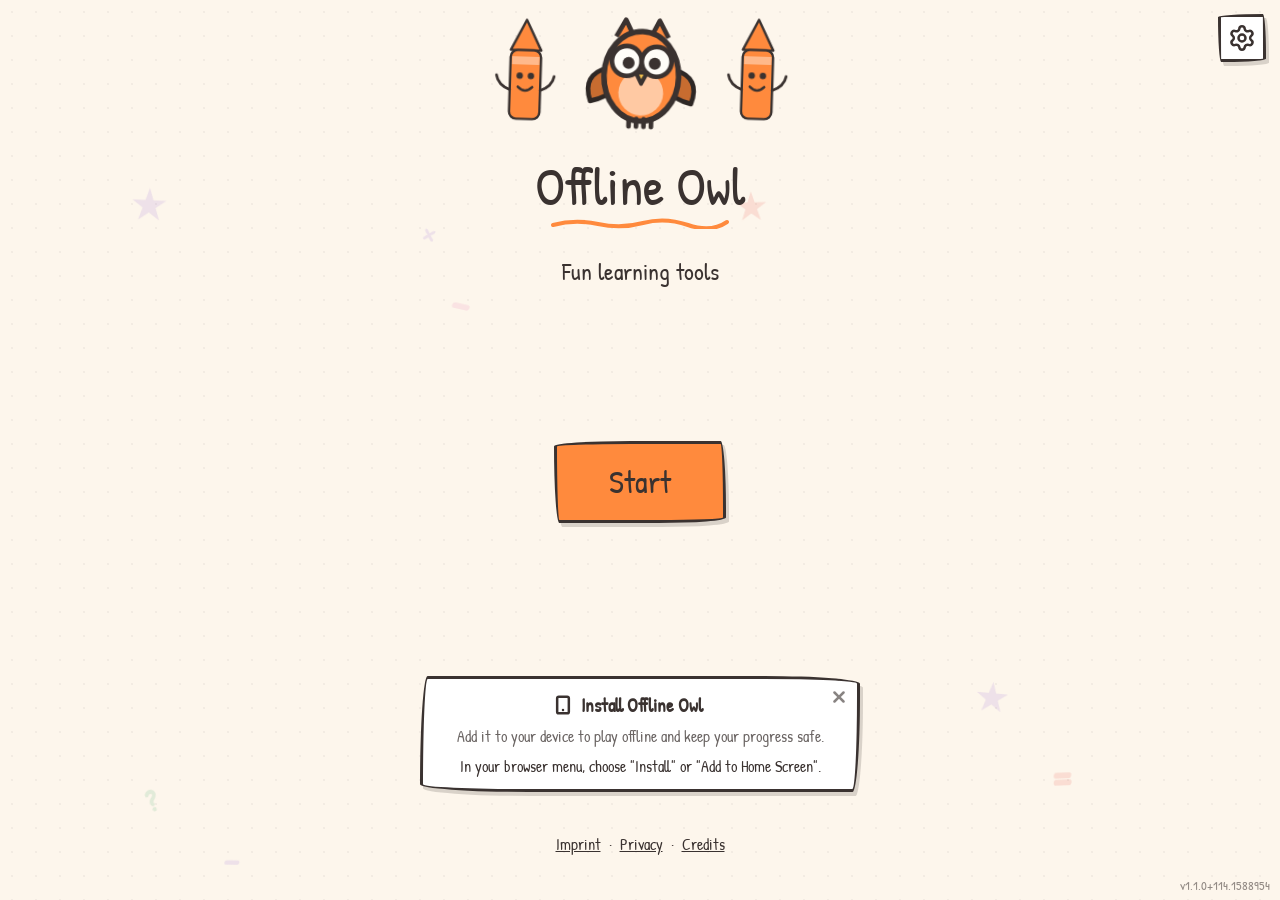
==== commit d8f53c38: "deploy" ====
--- a/index.html
+++ b/index.html
@@ -1,4 +1,4 @@
-<!doctype html><html lang="en"><head><meta charset="utf-8"/><meta name="viewport" content="width=device-width,initial-scale=1,viewport-fit=cover"/><meta name="theme-color" content="#ff8a3d"/><title>Offline Owl — free, private, offline learning for kids</title><meta name="description" content="A free, offline, installable app with a strong focus on privacy that helps kids in grades 1–4 practise for school. No account, no ads, no tracking — works fully offline."/><meta name="author" content="Offline Owl"/><meta name="robots" content="index, follow"/><link rel="canonical" href="https://captainz.github.io/offline-owl/"/><meta property="og:type" content="website"/><meta property="og:site_name" content="Offline Owl"/><meta property="og:url" content="https://captainz.github.io/offline-owl/"/><meta property="og:title" content="Offline Owl — free, private, offline learning for kids"/><meta property="og:description" content="A free, offline, installable app with a strong focus on privacy that helps kids in grades 1–4 practise for school. No account, no ads, no tracking."/><meta property="og:image" content="https://captainz.github.io/offline-owl/og-banner.png"/><meta property="og:image:width" content="1200"/><meta property="og:image:height" content="630"/><meta property="og:image:alt" content="Offline Owl — free, private, offline learning for kids in grades 1–4"/><meta property="og:locale" content="en"/><meta property="og:locale:alternate" content="de"/><meta name="twitter:card" content="summary_large_image"/><meta name="twitter:title" content="Offline Owl — free, private, offline learning for kids"/><meta name="twitter:description" content="A free, offline, installable app for kids in grades 1–4. No account, no ads, no tracking — works fully offline."/><meta name="twitter:image" content="https://captainz.github.io/offline-owl/og-banner.png"/><meta name="twitter:image:alt" content="Offline Owl — free, private, offline learning for kids in grades 1–4"/><link rel="manifest" href="manifest.webmanifest"/><link rel="icon" type="image/png" href="icons/icon-192.png"/><link rel="apple-touch-icon" href="icons/icon-192.png"/><script defer="defer" src="./main.ddbc7f1fbddf70a8bb94.js"></script><link href="./main.9b3f6886dfd056a2091c.css" rel="stylesheet"></head><body><div id="app"></div><script>(function () {
+<!doctype html><html lang="en"><head><meta charset="utf-8"/><meta name="viewport" content="width=device-width,initial-scale=1,viewport-fit=cover"/><meta name="theme-color" content="#ff8a3d"/><title>Offline Owl — free, private, offline learning for kids</title><meta name="description" content="A free, offline, installable app with a strong focus on privacy that helps kids in grades 1–4 practise for school. No account, no ads, no tracking — works fully offline."/><meta name="author" content="Offline Owl"/><meta name="robots" content="index, follow"/><link rel="canonical" href="https://captainz.github.io/offline-owl/"/><meta property="og:type" content="website"/><meta property="og:site_name" content="Offline Owl"/><meta property="og:url" content="https://captainz.github.io/offline-owl/"/><meta property="og:title" content="Offline Owl — free, private, offline learning for kids"/><meta property="og:description" content="A free, offline, installable app with a strong focus on privacy that helps kids in grades 1–4 practise for school. No account, no ads, no tracking."/><meta property="og:image" content="https://captainz.github.io/offline-owl/og-banner.png"/><meta property="og:image:width" content="1200"/><meta property="og:image:height" content="630"/><meta property="og:image:alt" content="Offline Owl — free, private, offline learning for kids in grades 1–4"/><meta property="og:locale" content="en"/><meta property="og:locale:alternate" content="de"/><meta name="twitter:card" content="summary_large_image"/><meta name="twitter:title" content="Offline Owl — free, private, offline learning for kids"/><meta name="twitter:description" content="A free, offline, installable app for kids in grades 1–4. No account, no ads, no tracking — works fully offline."/><meta name="twitter:image" content="https://captainz.github.io/offline-owl/og-banner.png"/><meta name="twitter:image:alt" content="Offline Owl — free, private, offline learning for kids in grades 1–4"/><link rel="manifest" href="manifest.webmanifest"/><link rel="icon" type="image/png" href="icons/icon-192.png"/><link rel="apple-touch-icon" href="icons/icon-192.png"/><script defer="defer" src="./main.60f72f257fcee63c4e2b.js"></script><link href="./main.9b3f6886dfd056a2091c.css" rel="stylesheet"></head><body><div id="app"></div><script>(function () {
         try {
           if (!/[?&#]debug\b/.test(location.href)) return;
           document.write('<scr' + 'ipt src="eruda.js"><\/scr' + 'ipt><scr' + 'ipt>eruda.init()<\/scr' + 'ipt>');
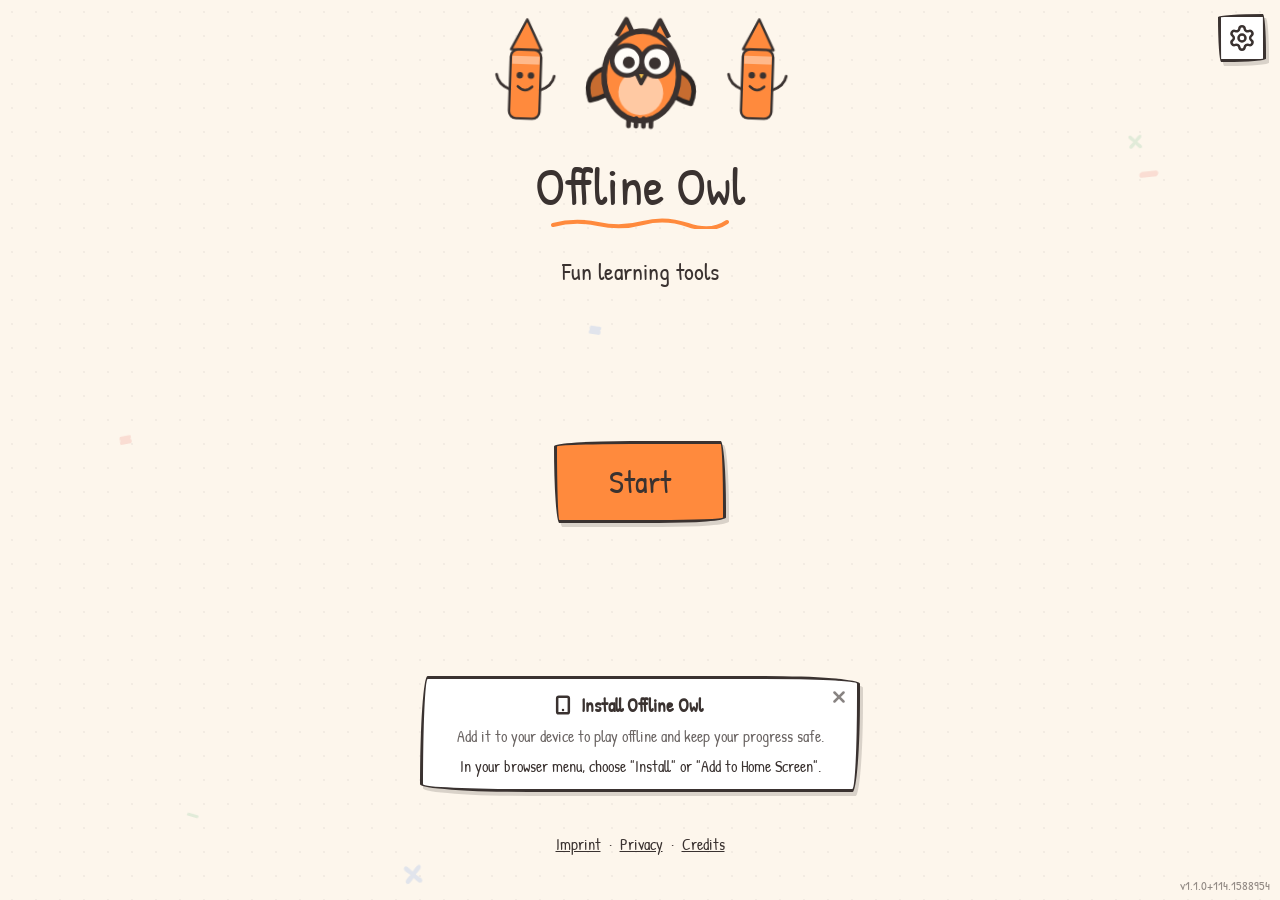
==== commit 4e68eae2: "deploy" ====
--- a/index.html
+++ b/index.html
@@ -1,4 +1,4 @@
-<!doctype html><html lang="en"><head><meta charset="utf-8"/><meta name="viewport" content="width=device-width,initial-scale=1,viewport-fit=cover"/><meta name="theme-color" content="#ff8a3d"/><title>Offline Owl — free, private, offline learning for kids</title><meta name="description" content="A free, offline, installable app with a strong focus on privacy that helps kids in grades 1–4 practise for school. No account, no ads, no tracking — works fully offline."/><meta name="author" content="Offline Owl"/><meta name="robots" content="index, follow"/><link rel="canonical" href="https://captainz.github.io/offline-owl/"/><meta property="og:type" content="website"/><meta property="og:site_name" content="Offline Owl"/><meta property="og:url" content="https://captainz.github.io/offline-owl/"/><meta property="og:title" content="Offline Owl — free, private, offline learning for kids"/><meta property="og:description" content="A free, offline, installable app with a strong focus on privacy that helps kids in grades 1–4 practise for school. No account, no ads, no tracking."/><meta property="og:image" content="https://captainz.github.io/offline-owl/og-banner.png"/><meta property="og:image:width" content="1200"/><meta property="og:image:height" content="630"/><meta property="og:image:alt" content="Offline Owl — free, private, offline learning for kids in grades 1–4"/><meta property="og:locale" content="en"/><meta property="og:locale:alternate" content="de"/><meta name="twitter:card" content="summary_large_image"/><meta name="twitter:title" content="Offline Owl — free, private, offline learning for kids"/><meta name="twitter:description" content="A free, offline, installable app for kids in grades 1–4. No account, no ads, no tracking — works fully offline."/><meta name="twitter:image" content="https://captainz.github.io/offline-owl/og-banner.png"/><meta name="twitter:image:alt" content="Offline Owl — free, private, offline learning for kids in grades 1–4"/><link rel="manifest" href="manifest.webmanifest"/><link rel="icon" type="image/png" href="icons/icon-192.png"/><link rel="apple-touch-icon" href="icons/icon-192.png"/><script defer="defer" src="./main.60f72f257fcee63c4e2b.js"></script><link href="./main.9b3f6886dfd056a2091c.css" rel="stylesheet"></head><body><div id="app"></div><script>(function () {
+<!doctype html><html lang="en"><head><meta charset="utf-8"/><meta name="viewport" content="width=device-width,initial-scale=1,viewport-fit=cover"/><meta name="theme-color" content="#ff8a3d"/><title>Offline Owl — free, private, offline learning for kids</title><meta name="description" content="A free, offline, installable app with a strong focus on privacy that helps kids in grades 1–4 practise for school. No account, no ads, no tracking — works fully offline."/><meta name="author" content="Offline Owl"/><meta name="robots" content="index, follow"/><link rel="canonical" href="https://captainz.github.io/offline-owl/"/><meta property="og:type" content="website"/><meta property="og:site_name" content="Offline Owl"/><meta property="og:url" content="https://captainz.github.io/offline-owl/"/><meta property="og:title" content="Offline Owl — free, private, offline learning for kids"/><meta property="og:description" content="A free, offline, installable app with a strong focus on privacy that helps kids in grades 1–4 practise for school. No account, no ads, no tracking."/><meta property="og:image" content="https://captainz.github.io/offline-owl/og-banner.png"/><meta property="og:image:width" content="1200"/><meta property="og:image:height" content="630"/><meta property="og:image:alt" content="Offline Owl — free, private, offline learning for kids in grades 1–4"/><meta property="og:locale" content="en"/><meta property="og:locale:alternate" content="de"/><meta name="twitter:card" content="summary_large_image"/><meta name="twitter:title" content="Offline Owl — free, private, offline learning for kids"/><meta name="twitter:description" content="A free, offline, installable app for kids in grades 1–4. No account, no ads, no tracking — works fully offline."/><meta name="twitter:image" content="https://captainz.github.io/offline-owl/og-banner.png"/><meta name="twitter:image:alt" content="Offline Owl — free, private, offline learning for kids in grades 1–4"/><link rel="manifest" href="manifest.webmanifest"/><link rel="icon" type="image/png" href="icons/icon-192.png"/><link rel="apple-touch-icon" href="icons/icon-192.png"/><script defer="defer" src="./main.bb19e333d9aa0d1a2591.js"></script><link href="./main.9b3f6886dfd056a2091c.css" rel="stylesheet"></head><body><div id="app"></div><script>(function () {
         try {
           if (!/[?&#]debug\b/.test(location.href)) return;
           document.write('<scr' + 'ipt src="eruda.js"><\/scr' + 'ipt><scr' + 'ipt>eruda.init()<\/scr' + 'ipt>');
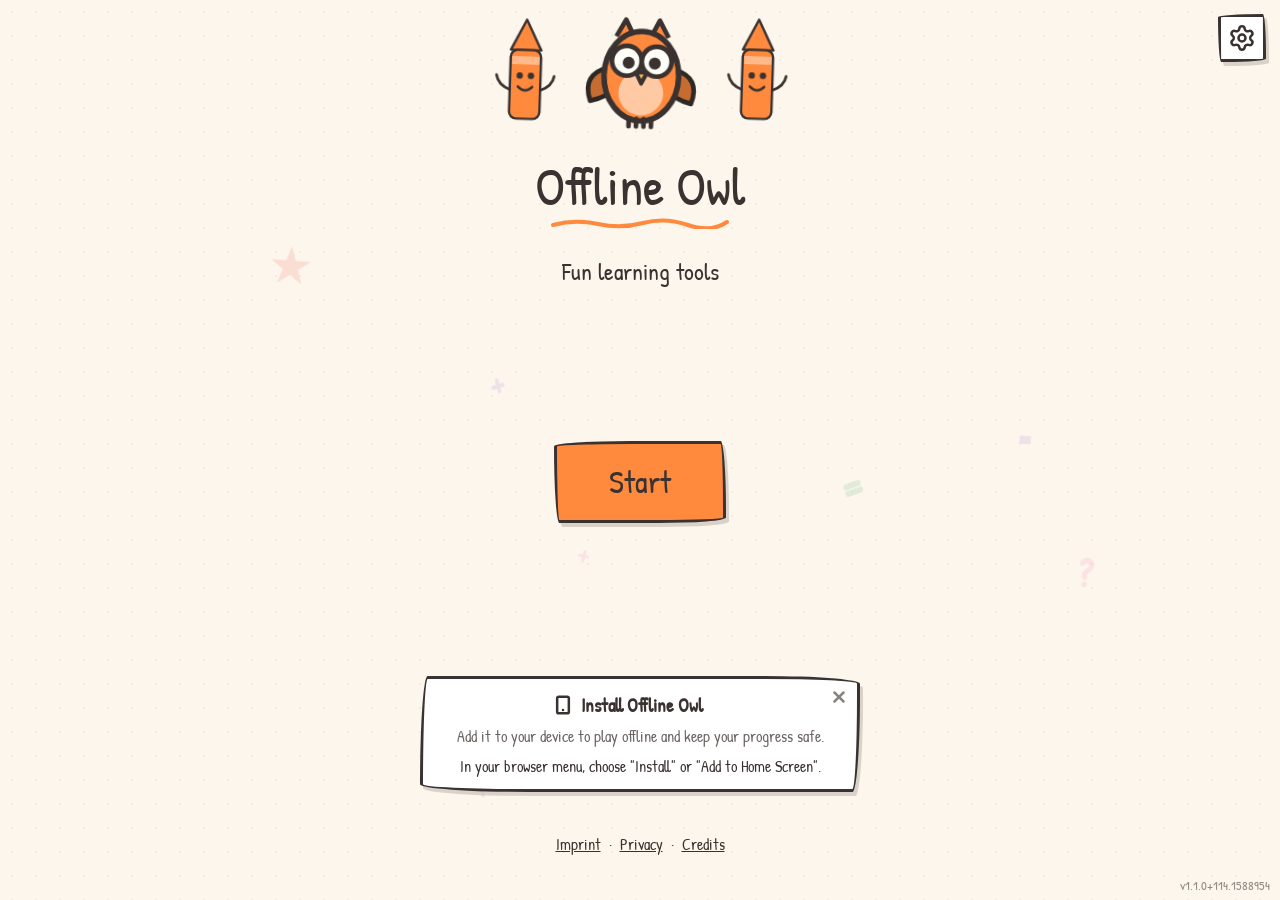
==== commit b9c26e9c: "deploy" ====
--- a/index.html
+++ b/index.html
@@ -1,4 +1,4 @@
-<!doctype html><html lang="en"><head><meta charset="utf-8"/><meta name="viewport" content="width=device-width,initial-scale=1,viewport-fit=cover"/><meta name="theme-color" content="#ff8a3d"/><title>Offline Owl — free, private, offline learning for kids</title><meta name="description" content="A free, offline, installable app with a strong focus on privacy that helps kids in grades 1–4 practise for school. No account, no ads, no tracking — works fully offline."/><meta name="author" content="Offline Owl"/><meta name="robots" content="index, follow"/><link rel="canonical" href="https://captainz.github.io/offline-owl/"/><meta property="og:type" content="website"/><meta property="og:site_name" content="Offline Owl"/><meta property="og:url" content="https://captainz.github.io/offline-owl/"/><meta property="og:title" content="Offline Owl — free, private, offline learning for kids"/><meta property="og:description" content="A free, offline, installable app with a strong focus on privacy that helps kids in grades 1–4 practise for school. No account, no ads, no tracking."/><meta property="og:image" content="https://captainz.github.io/offline-owl/og-banner.png"/><meta property="og:image:width" content="1200"/><meta property="og:image:height" content="630"/><meta property="og:image:alt" content="Offline Owl — free, private, offline learning for kids in grades 1–4"/><meta property="og:locale" content="en"/><meta property="og:locale:alternate" content="de"/><meta name="twitter:card" content="summary_large_image"/><meta name="twitter:title" content="Offline Owl — free, private, offline learning for kids"/><meta name="twitter:description" content="A free, offline, installable app for kids in grades 1–4. No account, no ads, no tracking — works fully offline."/><meta name="twitter:image" content="https://captainz.github.io/offline-owl/og-banner.png"/><meta name="twitter:image:alt" content="Offline Owl — free, private, offline learning for kids in grades 1–4"/><link rel="manifest" href="manifest.webmanifest"/><link rel="icon" type="image/png" href="icons/icon-192.png"/><link rel="apple-touch-icon" href="icons/icon-192.png"/><script defer="defer" src="./main.bb19e333d9aa0d1a2591.js"></script><link href="./main.9b3f6886dfd056a2091c.css" rel="stylesheet"></head><body><div id="app"></div><script>(function () {
+<!doctype html><html lang="en"><head><meta charset="utf-8"/><meta name="viewport" content="width=device-width,initial-scale=1,viewport-fit=cover"/><meta name="theme-color" content="#ff8a3d"/><title>Offline Owl — free, private, offline learning for kids</title><meta name="description" content="A free, offline, installable app with a strong focus on privacy that helps kids in grades 1–4 practise for school. No account, no ads, no tracking — works fully offline."/><meta name="author" content="Offline Owl"/><meta name="robots" content="index, follow"/><link rel="canonical" href="https://captainz.github.io/offline-owl/"/><meta property="og:type" content="website"/><meta property="og:site_name" content="Offline Owl"/><meta property="og:url" content="https://captainz.github.io/offline-owl/"/><meta property="og:title" content="Offline Owl — free, private, offline learning for kids"/><meta property="og:description" content="A free, offline, installable app with a strong focus on privacy that helps kids in grades 1–4 practise for school. No account, no ads, no tracking."/><meta property="og:image" content="https://captainz.github.io/offline-owl/og-banner.png"/><meta property="og:image:width" content="1200"/><meta property="og:image:height" content="630"/><meta property="og:image:alt" content="Offline Owl — free, private, offline learning for kids in grades 1–4"/><meta property="og:locale" content="en"/><meta property="og:locale:alternate" content="de"/><meta name="twitter:card" content="summary_large_image"/><meta name="twitter:title" content="Offline Owl — free, private, offline learning for kids"/><meta name="twitter:description" content="A free, offline, installable app for kids in grades 1–4. No account, no ads, no tracking — works fully offline."/><meta name="twitter:image" content="https://captainz.github.io/offline-owl/og-banner.png"/><meta name="twitter:image:alt" content="Offline Owl — free, private, offline learning for kids in grades 1–4"/><link rel="manifest" href="manifest.webmanifest"/><link rel="icon" type="image/png" href="icons/icon-192.png"/><link rel="apple-touch-icon" href="icons/icon-192.png"/><script defer="defer" src="./main.c9e4a29acadfc6bc1175.js"></script><link href="./main.f4f2edf2d2b47a11d05b.css" rel="stylesheet"></head><body><div id="app"></div><script>(function () {
         try {
           if (!/[?&#]debug\b/.test(location.href)) return;
           document.write('<scr' + 'ipt src="eruda.js"><\/scr' + 'ipt><scr' + 'ipt>eruda.init()<\/scr' + 'ipt>');
--- a/main.f4f2edf2d2b47a11d05b.css
+++ b/main.f4f2edf2d2b47a11d05b.css
@@ -0,0 +1,1949 @@
+
+.legal-body[data-v-5481ce39] { text-align: left; font-size: 18px; line-height: 1.5;
+}
+.legal-body p[data-v-5481ce39] { margin: 0 0 12px;
+}
+.legal-body strong[data-v-5481ce39] { font-weight: 700;
+}
+
+
+.play-fit[data-v-52aec2bc] {
+  --u: var(--vh, 1vh);
+  gap: min(15px, calc(var(--u) * 1.9));
+  --pearl: min(30px, calc(var(--u) * 3.9));
+  --pearl-gap: min(8px, calc(var(--u) * 1));
+  --key-h: min(58px, calc(var(--u) * 7.4));
+  --key-f: min(30px, calc(var(--u) * 3.9));
+  --key-gap: min(11px, calc(var(--u) * 1.4));
+  --key-py: min(12px, calc(var(--u) * 1.5));
+  --dbox: min(150px, calc(var(--u) * 19));
+}
+.q-text[data-v-52aec2bc] {
+  font-size: min(66px, calc(var(--u) * 8.8));
+  line-height: 1;
+}
+.ans-box[data-v-52aec2bc] {
+  font-size: min(42px, calc(var(--u) * 5.4));
+  min-height: min(62px, calc(var(--u) * 8));
+}
+
+/* Pearls add ~4 rows of height, so squeeze the rest a little harder. */
+.play-fit.has-pearls[data-v-52aec2bc] {
+  gap: min(11px, calc(var(--u) * 1.35));
+  --pearl: min(28px, calc(var(--u) * 3.6));
+  --key-h: min(54px, calc(var(--u) * 6.8));
+  --key-gap: min(9px, calc(var(--u) * 1.15));
+  --key-py: min(10px, calc(var(--u) * 1.25));
+}
+.play-fit.has-pearls .q-text[data-v-52aec2bc] {
+  font-size: min(52px, calc(var(--u) * 7));
+}
+.play-fit.has-pearls .ans-box[data-v-52aec2bc] {
+  font-size: min(38px, calc(var(--u) * 4.9));
+  min-height: min(56px, calc(var(--u) * 7.2));
+}
+
+
+/* Keyboard focus ring only (pointer taps don't trigger :focus-visible), so
+   it no longer lingers as an odd halo after tapping a country. */
+path[role='button'][data-v-695d3e59]:focus-visible {
+  outline: none;
+  stroke: var(--accent, #ff8a3d);
+  stroke-width: 2px;
+}
+
+@font-face {
+  font-family: 'Patrick Hand';
+  src: url(./27c23b607290b09435ac.woff2) format('woff2');
+  font-display: swap;
+}
+
+*, ::before, ::after {
+  --tw-border-spacing-x: 0;
+  --tw-border-spacing-y: 0;
+  --tw-translate-x: 0;
+  --tw-translate-y: 0;
+  --tw-rotate: 0;
+  --tw-skew-x: 0;
+  --tw-skew-y: 0;
+  --tw-scale-x: 1;
+  --tw-scale-y: 1;
+  --tw-pan-x:  ;
+  --tw-pan-y:  ;
+  --tw-pinch-zoom:  ;
+  --tw-scroll-snap-strictness: proximity;
+  --tw-gradient-from-position:  ;
+  --tw-gradient-via-position:  ;
+  --tw-gradient-to-position:  ;
+  --tw-ordinal:  ;
+  --tw-slashed-zero:  ;
+  --tw-numeric-figure:  ;
+  --tw-numeric-spacing:  ;
+  --tw-numeric-fraction:  ;
+  --tw-ring-inset:  ;
+  --tw-ring-offset-width: 0px;
+  --tw-ring-offset-color: #fff;
+  --tw-ring-color: rgb(59 130 246 / 0.5);
+  --tw-ring-offset-shadow: 0 0 #0000;
+  --tw-ring-shadow: 0 0 #0000;
+  --tw-shadow: 0 0 #0000;
+  --tw-shadow-colored: 0 0 #0000;
+  --tw-blur:  ;
+  --tw-brightness:  ;
+  --tw-contrast:  ;
+  --tw-grayscale:  ;
+  --tw-hue-rotate:  ;
+  --tw-invert:  ;
+  --tw-saturate:  ;
+  --tw-sepia:  ;
+  --tw-drop-shadow:  ;
+  --tw-backdrop-blur:  ;
+  --tw-backdrop-brightness:  ;
+  --tw-backdrop-contrast:  ;
+  --tw-backdrop-grayscale:  ;
+  --tw-backdrop-hue-rotate:  ;
+  --tw-backdrop-invert:  ;
+  --tw-backdrop-opacity:  ;
+  --tw-backdrop-saturate:  ;
+  --tw-backdrop-sepia:  ;
+  --tw-contain-size:  ;
+  --tw-contain-layout:  ;
+  --tw-contain-paint:  ;
+  --tw-contain-style:  ;
+}
+
+::backdrop {
+  --tw-border-spacing-x: 0;
+  --tw-border-spacing-y: 0;
+  --tw-translate-x: 0;
+  --tw-translate-y: 0;
+  --tw-rotate: 0;
+  --tw-skew-x: 0;
+  --tw-skew-y: 0;
+  --tw-scale-x: 1;
+  --tw-scale-y: 1;
+  --tw-pan-x:  ;
+  --tw-pan-y:  ;
+  --tw-pinch-zoom:  ;
+  --tw-scroll-snap-strictness: proximity;
+  --tw-gradient-from-position:  ;
+  --tw-gradient-via-position:  ;
+  --tw-gradient-to-position:  ;
+  --tw-ordinal:  ;
+  --tw-slashed-zero:  ;
+  --tw-numeric-figure:  ;
+  --tw-numeric-spacing:  ;
+  --tw-numeric-fraction:  ;
+  --tw-ring-inset:  ;
+  --tw-ring-offset-width: 0px;
+  --tw-ring-offset-color: #fff;
+  --tw-ring-color: rgb(59 130 246 / 0.5);
+  --tw-ring-offset-shadow: 0 0 #0000;
+  --tw-ring-shadow: 0 0 #0000;
+  --tw-shadow: 0 0 #0000;
+  --tw-shadow-colored: 0 0 #0000;
+  --tw-blur:  ;
+  --tw-brightness:  ;
+  --tw-contrast:  ;
+  --tw-grayscale:  ;
+  --tw-hue-rotate:  ;
+  --tw-invert:  ;
+  --tw-saturate:  ;
+  --tw-sepia:  ;
+  --tw-drop-shadow:  ;
+  --tw-backdrop-blur:  ;
+  --tw-backdrop-brightness:  ;
+  --tw-backdrop-contrast:  ;
+  --tw-backdrop-grayscale:  ;
+  --tw-backdrop-hue-rotate:  ;
+  --tw-backdrop-invert:  ;
+  --tw-backdrop-opacity:  ;
+  --tw-backdrop-saturate:  ;
+  --tw-backdrop-sepia:  ;
+  --tw-contain-size:  ;
+  --tw-contain-layout:  ;
+  --tw-contain-paint:  ;
+  --tw-contain-style:  ;
+}
+
+/*
+! tailwindcss v3.4.19 | MIT License | https://tailwindcss.com
+*/
+
+/*
+1. Prevent padding and border from affecting element width. (https://github.com/mozdevs/cssremedy/issues/4)
+2. Allow adding a border to an element by just adding a border-width. (https://github.com/tailwindcss/tailwindcss/pull/116)
+*/
+
+*,
+::before,
+::after {
+  box-sizing: border-box; /* 1 */
+  border-width: 0; /* 2 */
+  border-style: solid; /* 2 */
+  border-color: #e5e7eb; /* 2 */
+}
+
+::before,
+::after {
+  --tw-content: '';
+}
+
+/*
+1. Use a consistent sensible line-height in all browsers.
+2. Prevent adjustments of font size after orientation changes in iOS.
+3. Use a more readable tab size.
+4. Use the user's configured `sans` font-family by default.
+5. Use the user's configured `sans` font-feature-settings by default.
+6. Use the user's configured `sans` font-variation-settings by default.
+7. Disable tap highlights on iOS
+*/
+
+html,
+:host {
+  line-height: 1.5; /* 1 */
+  -webkit-text-size-adjust: 100%; /* 2 */
+  -moz-tab-size: 4; /* 3 */
+  -o-tab-size: 4;
+     tab-size: 4; /* 3 */
+  font-family: ui-sans-serif, system-ui, sans-serif, "Apple Color Emoji", "Segoe UI Emoji", "Segoe UI Symbol", "Noto Color Emoji"; /* 4 */
+  font-feature-settings: normal; /* 5 */
+  font-variation-settings: normal; /* 6 */
+  -webkit-tap-highlight-color: transparent; /* 7 */
+}
+
+/*
+1. Remove the margin in all browsers.
+2. Inherit line-height from `html` so users can set them as a class directly on the `html` element.
+*/
+
+body {
+  margin: 0; /* 1 */
+  line-height: inherit; /* 2 */
+}
+
+/*
+1. Add the correct height in Firefox.
+2. Correct the inheritance of border color in Firefox. (https://bugzilla.mozilla.org/show_bug.cgi?id=190655)
+3. Ensure horizontal rules are visible by default.
+*/
+
+hr {
+  height: 0; /* 1 */
+  color: inherit; /* 2 */
+  border-top-width: 1px; /* 3 */
+}
+
+/*
+Add the correct text decoration in Chrome, Edge, and Safari.
+*/
+
+abbr:where([title]) {
+  -webkit-text-decoration: underline dotted;
+          text-decoration: underline dotted;
+}
+
+/*
+Remove the default font size and weight for headings.
+*/
+
+h1,
+h2,
+h3,
+h4,
+h5,
+h6 {
+  font-size: inherit;
+  font-weight: inherit;
+}
+
+/*
+Reset links to optimize for opt-in styling instead of opt-out.
+*/
+
+a {
+  color: inherit;
+  text-decoration: inherit;
+}
+
+/*
+Add the correct font weight in Edge and Safari.
+*/
+
+b,
+strong {
+  font-weight: bolder;
+}
+
+/*
+1. Use the user's configured `mono` font-family by default.
+2. Use the user's configured `mono` font-feature-settings by default.
+3. Use the user's configured `mono` font-variation-settings by default.
+4. Correct the odd `em` font sizing in all browsers.
+*/
+
+code,
+kbd,
+samp,
+pre {
+  font-family: ui-monospace, SFMono-Regular, Menlo, Monaco, Consolas, "Liberation Mono", "Courier New", monospace; /* 1 */
+  font-feature-settings: normal; /* 2 */
+  font-variation-settings: normal; /* 3 */
+  font-size: 1em; /* 4 */
+}
+
+/*
+Add the correct font size in all browsers.
+*/
+
+small {
+  font-size: 80%;
+}
+
+/*
+Prevent `sub` and `sup` elements from affecting the line height in all browsers.
+*/
+
+sub,
+sup {
+  font-size: 75%;
+  line-height: 0;
+  position: relative;
+  vertical-align: baseline;
+}
+
+sub {
+  bottom: -0.25em;
+}
+
+sup {
+  top: -0.5em;
+}
+
+/*
+1. Remove text indentation from table contents in Chrome and Safari. (https://bugs.chromium.org/p/chromium/issues/detail?id=999088, https://bugs.webkit.org/show_bug.cgi?id=201297)
+2. Correct table border color inheritance in all Chrome and Safari. (https://bugs.chromium.org/p/chromium/issues/detail?id=935729, https://bugs.webkit.org/show_bug.cgi?id=195016)
+3. Remove gaps between table borders by default.
+*/
+
+table {
+  text-indent: 0; /* 1 */
+  border-color: inherit; /* 2 */
+  border-collapse: collapse; /* 3 */
+}
+
+/*
+1. Change the font styles in all browsers.
+2. Remove the margin in Firefox and Safari.
+3. Remove default padding in all browsers.
+*/
+
+button,
+input,
+optgroup,
+select,
+textarea {
+  font-family: inherit; /* 1 */
+  font-feature-settings: inherit; /* 1 */
+  font-variation-settings: inherit; /* 1 */
+  font-size: 100%; /* 1 */
+  font-weight: inherit; /* 1 */
+  line-height: inherit; /* 1 */
+  letter-spacing: inherit; /* 1 */
+  color: inherit; /* 1 */
+  margin: 0; /* 2 */
+  padding: 0; /* 3 */
+}
+
+/*
+Remove the inheritance of text transform in Edge and Firefox.
+*/
+
+button,
+select {
+  text-transform: none;
+}
+
+/*
+1. Correct the inability to style clickable types in iOS and Safari.
+2. Remove default button styles.
+*/
+
+button,
+input:where([type='button']),
+input:where([type='reset']),
+input:where([type='submit']) {
+  -webkit-appearance: button; /* 1 */
+  background-color: transparent; /* 2 */
+  background-image: none; /* 2 */
+}
+
+/*
+Use the modern Firefox focus style for all focusable elements.
+*/
+
+:-moz-focusring {
+  outline: auto;
+}
+
+/*
+Remove the additional `:invalid` styles in Firefox. (https://github.com/mozilla/gecko-dev/blob/2f9eacd9d3d995c937b4251a5557d95d494c9be1/layout/style/res/forms.css#L728-L737)
+*/
+
+:-moz-ui-invalid {
+  box-shadow: none;
+}
+
+/*
+Add the correct vertical alignment in Chrome and Firefox.
+*/
+
+progress {
+  vertical-align: baseline;
+}
+
+/*
+Correct the cursor style of increment and decrement buttons in Safari.
+*/
+
+::-webkit-inner-spin-button,
+::-webkit-outer-spin-button {
+  height: auto;
+}
+
+/*
+1. Correct the odd appearance in Chrome and Safari.
+2. Correct the outline style in Safari.
+*/
+
+[type='search'] {
+  -webkit-appearance: textfield; /* 1 */
+  outline-offset: -2px; /* 2 */
+}
+
+/*
+Remove the inner padding in Chrome and Safari on macOS.
+*/
+
+::-webkit-search-decoration {
+  -webkit-appearance: none;
+}
+
+/*
+1. Correct the inability to style clickable types in iOS and Safari.
+2. Change font properties to `inherit` in Safari.
+*/
+
+::-webkit-file-upload-button {
+  -webkit-appearance: button; /* 1 */
+  font: inherit; /* 2 */
+}
+
+/*
+Add the correct display in Chrome and Safari.
+*/
+
+summary {
+  display: list-item;
+}
+
+/*
+Removes the default spacing and border for appropriate elements.
+*/
+
+blockquote,
+dl,
+dd,
+h1,
+h2,
+h3,
+h4,
+h5,
+h6,
+hr,
+figure,
+p,
+pre {
+  margin: 0;
+}
+
+fieldset {
+  margin: 0;
+  padding: 0;
+}
+
+legend {
+  padding: 0;
+}
+
+ol,
+ul,
+menu {
+  list-style: none;
+  margin: 0;
+  padding: 0;
+}
+
+/*
+Reset default styling for dialogs.
+*/
+
+dialog {
+  padding: 0;
+}
+
+/*
+Prevent resizing textareas horizontally by default.
+*/
+
+textarea {
+  resize: vertical;
+}
+
+/*
+1. Reset the default placeholder opacity in Firefox. (https://github.com/tailwindlabs/tailwindcss/issues/3300)
+2. Set the default placeholder color to the user's configured gray 400 color.
+*/
+
+input::-moz-placeholder, textarea::-moz-placeholder {
+  opacity: 1; /* 1 */
+  color: #9ca3af; /* 2 */
+}
+
+input::placeholder,
+textarea::placeholder {
+  opacity: 1; /* 1 */
+  color: #9ca3af; /* 2 */
+}
+
+/*
+Set the default cursor for buttons.
+*/
+
+button,
+[role="button"] {
+  cursor: pointer;
+}
+
+/*
+Make sure disabled buttons don't get the pointer cursor.
+*/
+
+:disabled {
+  cursor: default;
+}
+
+/*
+1. Make replaced elements `display: block` by default. (https://github.com/mozdevs/cssremedy/issues/14)
+2. Add `vertical-align: middle` to align replaced elements more sensibly by default. (https://github.com/jensimmons/cssremedy/issues/14#issuecomment-634934210)
+   This can trigger a poorly considered lint error in some tools but is included by design.
+*/
+
+img,
+svg,
+video,
+canvas,
+audio,
+iframe,
+embed,
+object {
+  display: block; /* 1 */
+  vertical-align: middle; /* 2 */
+}
+
+/*
+Constrain images and videos to the parent width and preserve their intrinsic aspect ratio. (https://github.com/mozdevs/cssremedy/issues/14)
+*/
+
+img,
+video {
+  max-width: 100%;
+  height: auto;
+}
+
+/* Make elements with the HTML hidden attribute stay hidden by default */
+
+[hidden]:where(:not([hidden="until-found"])) {
+  display: none;
+}
+.container {
+  width: 100%;
+}
+@media (min-width: 640px) {
+
+  .container {
+    max-width: 640px;
+  }
+}
+@media (min-width: 768px) {
+
+  .container {
+    max-width: 768px;
+  }
+}
+@media (min-width: 1024px) {
+
+  .container {
+    max-width: 1024px;
+  }
+}
+@media (min-width: 1280px) {
+
+  .container {
+    max-width: 1280px;
+  }
+}
+@media (min-width: 1536px) {
+
+  .container {
+    max-width: 1536px;
+  }
+}
+/* Signature crayon border — two mirrored variants for organic variety. */
+.cb {
+    border: 3px solid #3a3230;
+    border-radius: 255px 18px 225px 18px / 18px 225px 18px 255px;
+    box-shadow: 3px 4px 0 rgba(58,50,48,0.18);
+  }
+.cb2 {
+    border: 3px solid #3a3230;
+    border-radius: 18px 225px 18px 255px / 255px 18px 225px 18px;
+    box-shadow: 3px 4px 0 rgba(58,50,48,0.18);
+  }
+/* Legacy alias used by not-yet-redesigned corners (leaderboard, gift editor). */
+.crayon-border {
+    border: 3px solid #3a3230;
+    border-radius: 255px 18px 225px 18px / 18px 225px 18px 255px;
+  }
+/* Pair with .cb or .cb2 for the border variant. */
+.chip {
+  cursor: pointer;
+  --tw-bg-opacity: 1;
+  background-color: rgb(255 255 255 / var(--tw-bg-opacity, 1));
+  padding-left: 18px;
+  padding-right: 18px;
+  padding-top: 7px;
+  padding-bottom: 7px;
+  font-family: "Patrick Hand", Comic Sans MS, cursive;
+  font-size: 21px;
+  --tw-text-opacity: 1;
+  color: rgb(58 50 48 / var(--tw-text-opacity, 1));
+  transition-property: transform;
+  transition-timing-function: cubic-bezier(0.4, 0, 0.2, 1);
+  transition-duration: 150ms;
+}
+.chip:active { transform: scale(0.92); }
+.chip-on {
+  background-color: var(--accent, #ff8a3d); color: var(--on-accent, #fff);
+}
+.backlink {
+  cursor: pointer;
+  align-self: center;
+  justify-self: center;
+  border-width: 0px;
+  background-color: transparent;
+  font-size: 22px;
+  --tw-text-opacity: 1;
+  color: rgb(58 50 48 / var(--tw-text-opacity, 1));
+  text-decoration-line: underline;
+  opacity: 0.75;
+}
+.lbl {
+  margin-bottom: 6px;
+  font-size: 19px;
+  line-height: 1;
+  opacity: 0.7;
+}
+/* Numpad key — pair with .cb or .cb2. Size/padding come from CSS vars so a
+     host screen (the math exercise) can shrink keys to fit a small viewport;
+     the defaults reproduce the original look everywhere else. */
+.key {
+  cursor: pointer;
+  --tw-bg-opacity: 1;
+  background-color: rgb(255 255 255 / var(--tw-bg-opacity, 1));
+  padding-left: 0px;
+  padding-right: 0px;
+  font-family: "Patrick Hand", Comic Sans MS, cursive;
+  --tw-text-opacity: 1;
+  color: rgb(58 50 48 / var(--tw-text-opacity, 1));
+  transition-property: transform;
+  transition-timing-function: cubic-bezier(0.4, 0, 0.2, 1);
+  transition-duration: 80ms;
+    font-size: var(--key-f, 32px);
+    min-height: var(--key-h, 60px);
+    padding-top: var(--key-py, 12px);
+    padding-bottom: var(--key-py, 12px);
+}
+.key:active { transform: scale(0.9); }
+.tilt-l { transform: rotate(-1.2deg); }
+.tilt-r { transform: rotate(1.1deg); }
+/* Crayon range slider: ink pill track, accent knob. */
+.slider {
+    -webkit-appearance: none;
+    -moz-appearance: none;
+         appearance: none;
+    width: 100%;
+    height: 16px;
+    border: 3px solid #3a3230;
+    border-radius: 99px;
+    background: #fff;
+    cursor: pointer;
+  }
+.slider::-webkit-slider-thumb {
+    -webkit-appearance: none;
+    appearance: none;
+    width: 28px;
+    height: 28px;
+    border-radius: 50%;
+    background: var(--accent, #ff8a3d);
+    border: 3px solid #3a3230;
+    box-shadow: 2px 2px 0 rgba(58,50,48,0.18);
+  }
+.slider::-moz-range-thumb {
+    width: 28px;
+    height: 28px;
+    border-radius: 50%;
+    background: var(--accent, #ff8a3d);
+    border: 3px solid #3a3230;
+    box-shadow: 2px 2px 0 rgba(58,50,48,0.18);
+  }
+.pointer-events-none {
+  pointer-events: none;
+}
+.visible {
+  visibility: visible;
+}
+.static {
+  position: static;
+}
+.fixed {
+  position: fixed;
+}
+.absolute {
+  position: absolute;
+}
+.relative {
+  position: relative;
+}
+.sticky {
+  position: sticky;
+}
+.inset-0 {
+  inset: 0px;
+}
+.inset-y-0 {
+  top: 0px;
+  bottom: 0px;
+}
+.bottom-2 {
+  bottom: 0.5rem;
+}
+.left-0 {
+  left: 0px;
+}
+.left-\[-3px\] {
+  left: -3px;
+}
+.right-0 {
+  right: 0px;
+}
+.right-1 {
+  right: 0.25rem;
+}
+.right-2 {
+  right: 0.5rem;
+}
+.right-2\.5 {
+  right: 0.625rem;
+}
+.right-\[-3px\] {
+  right: -3px;
+}
+.right-\[14px\] {
+  right: 14px;
+}
+.top-0 {
+  top: 0px;
+}
+.top-1 {
+  top: 0.25rem;
+}
+.top-1\/2 {
+  top: 50%;
+}
+.top-\[14px\] {
+  top: 14px;
+}
+.top-\[1px\] {
+  top: 1px;
+}
+.isolate {
+  isolation: isolate;
+}
+.z-0 {
+  z-index: 0;
+}
+.z-30 {
+  z-index: 30;
+}
+.z-40 {
+  z-index: 40;
+}
+.z-50 {
+  z-index: 50;
+}
+.z-\[1\] {
+  z-index: 1;
+}
+.z-\[29\] {
+  z-index: 29;
+}
+.z-\[60\] {
+  z-index: 60;
+}
+.z-\[70\] {
+  z-index: 70;
+}
+.z-\[79\] {
+  z-index: 79;
+}
+.z-\[80\] {
+  z-index: 80;
+}
+.m-0 {
+  margin: 0px;
+}
+.-mx-\[18px\] {
+  margin-left: -18px;
+  margin-right: -18px;
+}
+.mx-auto {
+  margin-left: auto;
+  margin-right: auto;
+}
+.my-2 {
+  margin-top: 0.5rem;
+  margin-bottom: 0.5rem;
+}
+.\!mb-0 {
+  margin-bottom: 0px !important;
+}
+.-mb-4 {
+  margin-bottom: -1rem;
+}
+.-mt-1 {
+  margin-top: -0.25rem;
+}
+.-mt-2 {
+  margin-top: -0.5rem;
+}
+.-mt-\[6px\] {
+  margin-top: -6px;
+}
+.mb-0 {
+  margin-bottom: 0px;
+}
+.mb-2 {
+  margin-bottom: 0.5rem;
+}
+.mb-3 {
+  margin-bottom: 0.75rem;
+}
+.mb-\[6px\] {
+  margin-bottom: 6px;
+}
+.ml-2 {
+  margin-left: 0.5rem;
+}
+.ml-\[2px\] {
+  margin-left: 2px;
+}
+.mr-1 {
+  margin-right: 0.25rem;
+}
+.mt-1 {
+  margin-top: 0.25rem;
+}
+.mt-2 {
+  margin-top: 0.5rem;
+}
+.mt-3 {
+  margin-top: 0.75rem;
+}
+.mt-4 {
+  margin-top: 1rem;
+}
+.mt-\[2px\] {
+  margin-top: 2px;
+}
+.mt-auto {
+  margin-top: auto;
+}
+.box-border {
+  box-sizing: border-box;
+}
+.block {
+  display: block;
+}
+.inline-block {
+  display: inline-block;
+}
+.inline {
+  display: inline;
+}
+.flex {
+  display: flex;
+}
+.inline-flex {
+  display: inline-flex;
+}
+.grid {
+  display: grid;
+}
+.hidden {
+  display: none;
+}
+.aspect-square {
+  aspect-ratio: 1 / 1;
+}
+.h-10 {
+  height: 2.5rem;
+}
+.h-11 {
+  height: 2.75rem;
+}
+.h-12 {
+  height: 3rem;
+}
+.h-14 {
+  height: 3.5rem;
+}
+.h-16 {
+  height: 4rem;
+}
+.h-28 {
+  height: 7rem;
+}
+.h-4 {
+  height: 1rem;
+}
+.h-6 {
+  height: 1.5rem;
+}
+.h-7 {
+  height: 1.75rem;
+}
+.h-8 {
+  height: 2rem;
+}
+.h-9 {
+  height: 2.25rem;
+}
+.h-\[300px\] {
+  height: 300px;
+}
+.h-\[34px\] {
+  height: 34px;
+}
+.h-\[3px\] {
+  height: 3px;
+}
+.h-\[52px\] {
+  height: 52px;
+}
+.h-\[54px\] {
+  height: 54px;
+}
+.h-\[60px\] {
+  height: 60px;
+}
+.h-\[72px\] {
+  height: 72px;
+}
+.h-\[92px\] {
+  height: 92px;
+}
+.h-\[var\(--pearl\2c 32px\)\] {
+  height: var(--pearl,32px);
+}
+.h-auto {
+  height: auto;
+}
+.h-full {
+  height: 100%;
+}
+.max-h-\[90vh\] {
+  max-height: 90vh;
+}
+.min-h-\[\.9em\] {
+  min-height: .9em;
+}
+.min-h-\[1\.4em\] {
+  min-height: 1.4em;
+}
+.min-h-\[100dvh\] {
+  min-height: 100dvh;
+}
+.w-10 {
+  width: 2.5rem;
+}
+.w-11 {
+  width: 2.75rem;
+}
+.w-12 {
+  width: 3rem;
+}
+.w-14 {
+  width: 3.5rem;
+}
+.w-16 {
+  width: 4rem;
+}
+.w-28 {
+  width: 7rem;
+}
+.w-6 {
+  width: 1.5rem;
+}
+.w-7 {
+  width: 1.75rem;
+}
+.w-8 {
+  width: 2rem;
+}
+.w-9 {
+  width: 2.25rem;
+}
+.w-\[110px\] {
+  width: 110px;
+}
+.w-\[120px\] {
+  width: 120px;
+}
+.w-\[140px\] {
+  width: 140px;
+}
+.w-\[170px\] {
+  width: 170px;
+}
+.w-\[180px\] {
+  width: 180px;
+}
+.w-\[52px\] {
+  width: 52px;
+}
+.w-\[54px\] {
+  width: 54px;
+}
+.w-\[60px\] {
+  width: 60px;
+}
+.w-\[62px\] {
+  width: 62px;
+}
+.w-\[72px\] {
+  width: 72px;
+}
+.w-\[92px\] {
+  width: 92px;
+}
+.w-\[var\(--pearl\2c 32px\)\] {
+  width: var(--pearl,32px);
+}
+.w-full {
+  width: 100%;
+}
+.w-max {
+  width: -moz-max-content;
+  width: max-content;
+}
+.min-w-0 {
+  min-width: 0px;
+}
+.max-w-\[220px\] {
+  max-width: 220px;
+}
+.max-w-\[320px\] {
+  max-width: 320px;
+}
+.max-w-\[330px\] {
+  max-width: 330px;
+}
+.max-w-\[360px\] {
+  max-width: 360px;
+}
+.max-w-\[440px\] {
+  max-width: 440px;
+}
+.max-w-\[460px\] {
+  max-width: 460px;
+}
+.max-w-\[480px\] {
+  max-width: 480px;
+}
+.max-w-\[520px\] {
+  max-width: 520px;
+}
+.max-w-\[620px\] {
+  max-width: 620px;
+}
+.max-w-\[640px\] {
+  max-width: 640px;
+}
+.max-w-\[var\(--dbox\2c 160px\)\] {
+  max-width: var(--dbox,160px);
+}
+.max-w-full {
+  max-width: 100%;
+}
+.flex-1 {
+  flex: 1 1 0%;
+}
+.shrink-0 {
+  flex-shrink: 0;
+}
+.grow {
+  flex-grow: 1;
+}
+.-translate-y-1\/2 {
+  --tw-translate-y: -50%;
+  transform: translate(var(--tw-translate-x), var(--tw-translate-y)) rotate(var(--tw-rotate)) skewX(var(--tw-skew-x)) skewY(var(--tw-skew-y)) scaleX(var(--tw-scale-x)) scaleY(var(--tw-scale-y));
+}
+.-rotate-45 {
+  --tw-rotate: -45deg;
+  transform: translate(var(--tw-translate-x), var(--tw-translate-y)) rotate(var(--tw-rotate)) skewX(var(--tw-skew-x)) skewY(var(--tw-skew-y)) scaleX(var(--tw-scale-x)) scaleY(var(--tw-scale-y));
+}
+.rotate-180 {
+  --tw-rotate: 180deg;
+  transform: translate(var(--tw-translate-x), var(--tw-translate-y)) rotate(var(--tw-rotate)) skewX(var(--tw-skew-x)) skewY(var(--tw-skew-y)) scaleX(var(--tw-scale-x)) scaleY(var(--tw-scale-y));
+}
+.transform {
+  transform: translate(var(--tw-translate-x), var(--tw-translate-y)) rotate(var(--tw-rotate)) skewX(var(--tw-skew-x)) skewY(var(--tw-skew-y)) scaleX(var(--tw-scale-x)) scaleY(var(--tw-scale-y));
+}
+@keyframes spin {
+
+  to {
+    transform: rotate(360deg);
+  }
+}
+.animate-spin {
+  animation: spin 1s linear infinite;
+}
+.cursor-default {
+  cursor: default;
+}
+.cursor-grab {
+  cursor: grab;
+}
+.cursor-pointer {
+  cursor: pointer;
+}
+.touch-none {
+  touch-action: none;
+}
+.select-none {
+  -webkit-user-select: none;
+     -moz-user-select: none;
+          user-select: none;
+}
+.resize-y {
+  resize: vertical;
+}
+.resize {
+  resize: both;
+}
+.list-disc {
+  list-style-type: disc;
+}
+.grid-cols-1 {
+  grid-template-columns: repeat(1, minmax(0, 1fr));
+}
+.grid-cols-2 {
+  grid-template-columns: repeat(2, minmax(0, 1fr));
+}
+.grid-cols-3 {
+  grid-template-columns: repeat(3, minmax(0, 1fr));
+}
+.grid-cols-5 {
+  grid-template-columns: repeat(5, minmax(0, 1fr));
+}
+.grid-cols-\[repeat\(auto-fill\2c minmax\(150px\2c 1fr\)\)\] {
+  grid-template-columns: repeat(auto-fill,minmax(150px,1fr));
+}
+.flex-row-reverse {
+  flex-direction: row-reverse;
+}
+.flex-col {
+  flex-direction: column;
+}
+.flex-wrap {
+  flex-wrap: wrap;
+}
+.flex-nowrap {
+  flex-wrap: nowrap;
+}
+.place-items-center {
+  place-items: center;
+}
+.items-start {
+  align-items: flex-start;
+}
+.items-end {
+  align-items: flex-end;
+}
+.items-center {
+  align-items: center;
+}
+.items-stretch {
+  align-items: stretch;
+}
+.justify-center {
+  justify-content: center;
+}
+.justify-between {
+  justify-content: space-between;
+}
+.justify-items-center {
+  justify-items: center;
+}
+.gap-1 {
+  gap: 0.25rem;
+}
+.gap-2 {
+  gap: 0.5rem;
+}
+.gap-3 {
+  gap: 0.75rem;
+}
+.gap-4 {
+  gap: 1rem;
+}
+.gap-5 {
+  gap: 1.25rem;
+}
+.gap-6 {
+  gap: 1.5rem;
+}
+.gap-\[10px\] {
+  gap: 10px;
+}
+.gap-\[14px\] {
+  gap: 14px;
+}
+.gap-\[18px\] {
+  gap: 18px;
+}
+.gap-\[6px\] {
+  gap: 6px;
+}
+.gap-\[7px\] {
+  gap: 7px;
+}
+.gap-\[8px\] {
+  gap: 8px;
+}
+.gap-\[var\(--key-gap\2c 12px\)\] {
+  gap: var(--key-gap,12px);
+}
+.gap-\[var\(--pearl-gap\2c 8px\)\] {
+  gap: var(--pearl-gap,8px);
+}
+.self-start {
+  align-self: flex-start;
+}
+.self-center {
+  align-self: center;
+}
+.justify-self-start {
+  justify-self: start;
+}
+.justify-self-center {
+  justify-self: center;
+}
+.overflow-auto {
+  overflow: auto;
+}
+.overflow-hidden {
+  overflow: hidden;
+}
+.overflow-visible {
+  overflow: visible;
+}
+.truncate {
+  overflow: hidden;
+  text-overflow: ellipsis;
+  white-space: nowrap;
+}
+.whitespace-nowrap {
+  white-space: nowrap;
+}
+.break-words {
+  overflow-wrap: break-word;
+}
+.break-all {
+  word-break: break-all;
+}
+.rounded-full {
+  border-radius: 9999px;
+}
+.rounded-lg {
+  border-radius: 0.5rem;
+}
+.border-\[3px\] {
+  border-width: 3px;
+}
+.border-b-2 {
+  border-bottom-width: 2px;
+}
+.border-t-2 {
+  border-top-width: 2px;
+}
+.\!border-dashed {
+  border-style: dashed !important;
+}
+.border-dashed {
+  border-style: dashed;
+}
+.border-ink {
+  --tw-border-opacity: 1;
+  border-color: rgb(58 50 48 / var(--tw-border-opacity, 1));
+}
+.border-ink\/10 {
+  border-color: rgb(58 50 48 / 0.1);
+}
+.border-ink\/15 {
+  border-color: rgb(58 50 48 / 0.15);
+}
+.border-ink\/25 {
+  border-color: rgb(58 50 48 / 0.25);
+}
+.border-ink\/40 {
+  border-color: rgb(58 50 48 / 0.4);
+}
+.\!bg-crayon-green {
+  --tw-bg-opacity: 1 !important;
+  background-color: rgb(76 175 110 / var(--tw-bg-opacity, 1)) !important;
+}
+.\!bg-crayon-red {
+  --tw-bg-opacity: 1 !important;
+  background-color: rgb(232 87 76 / var(--tw-bg-opacity, 1)) !important;
+}
+.bg-accent {
+  background-color: var(--accent, #ff8a3d);
+}
+.bg-black {
+  --tw-bg-opacity: 1;
+  background-color: rgb(0 0 0 / var(--tw-bg-opacity, 1));
+}
+.bg-crayon-blue {
+  --tw-bg-opacity: 1;
+  background-color: rgb(76 134 232 / var(--tw-bg-opacity, 1));
+}
+.bg-crayon-blue\/25 {
+  background-color: rgb(76 134 232 / 0.25);
+}
+.bg-crayon-green {
+  --tw-bg-opacity: 1;
+  background-color: rgb(76 175 110 / var(--tw-bg-opacity, 1));
+}
+.bg-crayon-green\/20 {
+  background-color: rgb(76 175 110 / 0.2);
+}
+.bg-crayon-green\/70 {
+  background-color: rgb(76 175 110 / 0.7);
+}
+.bg-crayon-red {
+  --tw-bg-opacity: 1;
+  background-color: rgb(232 87 76 / var(--tw-bg-opacity, 1));
+}
+.bg-crayon-red\/10 {
+  background-color: rgb(232 87 76 / 0.1);
+}
+.bg-crayon-yellow {
+  --tw-bg-opacity: 1;
+  background-color: rgb(242 193 78 / var(--tw-bg-opacity, 1));
+}
+.bg-crayon-yellow\/30 {
+  background-color: rgb(242 193 78 / 0.3);
+}
+.bg-crayon-yellow\/60 {
+  background-color: rgb(242 193 78 / 0.6);
+}
+.bg-paper {
+  --tw-bg-opacity: 1;
+  background-color: rgb(253 246 236 / var(--tw-bg-opacity, 1));
+}
+.bg-scrim {
+  background-color: rgba(58,50,48,0.45);
+}
+.bg-white {
+  --tw-bg-opacity: 1;
+  background-color: rgb(255 255 255 / var(--tw-bg-opacity, 1));
+}
+.bg-white\/55 {
+  background-color: rgb(255 255 255 / 0.55);
+}
+.bg-gradient-to-l {
+  background-image: linear-gradient(to left, var(--tw-gradient-stops));
+}
+.from-white {
+  --tw-gradient-from: #fff var(--tw-gradient-from-position);
+  --tw-gradient-to: rgb(255 255 255 / 0) var(--tw-gradient-to-position);
+  --tw-gradient-stops: var(--tw-gradient-from), var(--tw-gradient-to);
+}
+.to-transparent {
+  --tw-gradient-to: transparent var(--tw-gradient-to-position);
+}
+.object-cover {
+  -o-object-fit: cover;
+     object-fit: cover;
+}
+.\!p-0 {
+  padding: 0px !important;
+}
+.p-0 {
+  padding: 0px;
+}
+.p-1 {
+  padding: 0.25rem;
+}
+.p-2 {
+  padding: 0.5rem;
+}
+.p-3 {
+  padding: 0.75rem;
+}
+.p-4 {
+  padding: 1rem;
+}
+.p-5 {
+  padding: 1.25rem;
+}
+.p-\[14px\] {
+  padding: 14px;
+}
+.p-\[18px\] {
+  padding: 18px;
+}
+.p-\[22px\] {
+  padding: 22px;
+}
+.\!px-3 {
+  padding-left: 0.75rem !important;
+  padding-right: 0.75rem !important;
+}
+.\!py-1 {
+  padding-top: 0.25rem !important;
+  padding-bottom: 0.25rem !important;
+}
+.\!py-\[2px\] {
+  padding-top: 2px !important;
+  padding-bottom: 2px !important;
+}
+.px-1 {
+  padding-left: 0.25rem;
+  padding-right: 0.25rem;
+}
+.px-2 {
+  padding-left: 0.5rem;
+  padding-right: 0.5rem;
+}
+.px-3 {
+  padding-left: 0.75rem;
+  padding-right: 0.75rem;
+}
+.px-4 {
+  padding-left: 1rem;
+  padding-right: 1rem;
+}
+.px-6 {
+  padding-left: 1.5rem;
+  padding-right: 1.5rem;
+}
+.px-\[10px\] {
+  padding-left: 10px;
+  padding-right: 10px;
+}
+.px-\[12px\] {
+  padding-left: 12px;
+  padding-right: 12px;
+}
+.px-\[14px\] {
+  padding-left: 14px;
+  padding-right: 14px;
+}
+.px-\[18px\] {
+  padding-left: 18px;
+  padding-right: 18px;
+}
+.px-\[22px\] {
+  padding-left: 22px;
+  padding-right: 22px;
+}
+.px-\[28px\] {
+  padding-left: 28px;
+  padding-right: 28px;
+}
+.px-\[38px\] {
+  padding-left: 38px;
+  padding-right: 38px;
+}
+.px-\[52px\] {
+  padding-left: 52px;
+  padding-right: 52px;
+}
+.py-1 {
+  padding-top: 0.25rem;
+  padding-bottom: 0.25rem;
+}
+.py-2 {
+  padding-top: 0.5rem;
+  padding-bottom: 0.5rem;
+}
+.py-3 {
+  padding-top: 0.75rem;
+  padding-bottom: 0.75rem;
+}
+.py-4 {
+  padding-top: 1rem;
+  padding-bottom: 1rem;
+}
+.py-5 {
+  padding-top: 1.25rem;
+  padding-bottom: 1.25rem;
+}
+.py-7 {
+  padding-top: 1.75rem;
+  padding-bottom: 1.75rem;
+}
+.py-\[10px\] {
+  padding-top: 10px;
+  padding-bottom: 10px;
+}
+.py-\[14px\] {
+  padding-top: 14px;
+  padding-bottom: 14px;
+}
+.py-\[2px\] {
+  padding-top: 2px;
+  padding-bottom: 2px;
+}
+.py-\[34px\] {
+  padding-top: 34px;
+  padding-bottom: 34px;
+}
+.py-\[4px\] {
+  padding-top: 4px;
+  padding-bottom: 4px;
+}
+.py-\[6px\] {
+  padding-top: 6px;
+  padding-bottom: 6px;
+}
+.pb-11 {
+  padding-bottom: 2.75rem;
+}
+.pb-2 {
+  padding-bottom: 0.5rem;
+}
+.pb-3 {
+  padding-bottom: 0.75rem;
+}
+.pl-1 {
+  padding-left: 0.25rem;
+}
+.pl-5 {
+  padding-left: 1.25rem;
+}
+.pr-6 {
+  padding-right: 1.5rem;
+}
+.pt-1 {
+  padding-top: 0.25rem;
+}
+.pt-2 {
+  padding-top: 0.5rem;
+}
+.pt-3 {
+  padding-top: 0.75rem;
+}
+.pt-\[18px\] {
+  padding-top: 18px;
+}
+.pt-\[22px\] {
+  padding-top: 22px;
+}
+.text-left {
+  text-align: left;
+}
+.text-center {
+  text-align: center;
+}
+.text-right {
+  text-align: right;
+}
+.align-\[-0\.15em\] {
+  vertical-align: -0.15em;
+}
+.font-crayon {
+  font-family: "Patrick Hand", Comic Sans MS, cursive;
+}
+.\!text-\[15px\] {
+  font-size: 15px !important;
+}
+.\!text-\[16px\] {
+  font-size: 16px !important;
+}
+.\!text-\[17px\] {
+  font-size: 17px !important;
+}
+.\!text-\[18px\] {
+  font-size: 18px !important;
+}
+.\!text-\[19px\] {
+  font-size: 19px !important;
+}
+.\!text-\[20px\] {
+  font-size: 20px !important;
+}
+.text-2xl {
+  font-size: 1.5rem;
+  line-height: 2rem;
+}
+.text-3xl {
+  font-size: 1.875rem;
+  line-height: 2.25rem;
+}
+.text-\[13px\] {
+  font-size: 13px;
+}
+.text-\[14px\] {
+  font-size: 14px;
+}
+.text-\[15px\] {
+  font-size: 15px;
+}
+.text-\[16px\] {
+  font-size: 16px;
+}
+.text-\[17px\] {
+  font-size: 17px;
+}
+.text-\[18px\] {
+  font-size: 18px;
+}
+.text-\[19px\] {
+  font-size: 19px;
+}
+.text-\[20px\] {
+  font-size: 20px;
+}
+.text-\[21px\] {
+  font-size: 21px;
+}
+.text-\[22px\] {
+  font-size: 22px;
+}
+.text-\[23px\] {
+  font-size: 23px;
+}
+.text-\[24px\] {
+  font-size: 24px;
+}
+.text-\[26px\] {
+  font-size: 26px;
+}
+.text-\[28px\] {
+  font-size: 28px;
+}
+.text-\[30px\] {
+  font-size: 30px;
+}
+.text-\[32px\] {
+  font-size: 32px;
+}
+.text-\[34px\] {
+  font-size: 34px;
+}
+.text-\[36px\] {
+  font-size: 36px;
+}
+.text-\[40px\] {
+  font-size: 40px;
+}
+.text-\[44px\] {
+  font-size: 44px;
+}
+.text-\[64px\] {
+  font-size: 64px;
+}
+.text-\[clamp\(32px\2c 8vw\2c 48px\)\] {
+  font-size: clamp(32px, 8vw, 48px);
+}
+.text-\[clamp\(36px\2c 9vw\2c 54px\)\] {
+  font-size: clamp(36px, 9vw, 54px);
+}
+.text-lg {
+  font-size: 1.125rem;
+  line-height: 1.75rem;
+}
+.text-xl {
+  font-size: 1.25rem;
+  line-height: 1.75rem;
+}
+.font-bold {
+  font-weight: 700;
+}
+.font-normal {
+  font-weight: 400;
+}
+.leading-\[1\.05\] {
+  line-height: 1.05;
+}
+.leading-\[1\.1\] {
+  line-height: 1.1;
+}
+.leading-\[1\.2\] {
+  line-height: 1.2;
+}
+.leading-none {
+  line-height: 1;
+}
+.leading-relaxed {
+  line-height: 1.625;
+}
+.leading-snug {
+  line-height: 1.375;
+}
+.leading-tight {
+  line-height: 1.25;
+}
+.tracking-\[\.3em\] {
+  letter-spacing: .3em;
+}
+.\!text-white {
+  --tw-text-opacity: 1 !important;
+  color: rgb(255 255 255 / var(--tw-text-opacity, 1)) !important;
+}
+.text-\[color\:var\(--on-accent\2c \#fff\)\] {
+  color: var(--on-accent,#fff);
+}
+.text-accent {
+  color: var(--accent, #ff8a3d);
+}
+.text-crayon-blue {
+  --tw-text-opacity: 1;
+  color: rgb(76 134 232 / var(--tw-text-opacity, 1));
+}
+.text-crayon-green {
+  --tw-text-opacity: 1;
+  color: rgb(76 175 110 / var(--tw-text-opacity, 1));
+}
+.text-crayon-purple {
+  --tw-text-opacity: 1;
+  color: rgb(155 111 214 / var(--tw-text-opacity, 1));
+}
+.text-crayon-red {
+  --tw-text-opacity: 1;
+  color: rgb(232 87 76 / var(--tw-text-opacity, 1));
+}
+.text-crayon-yellow {
+  --tw-text-opacity: 1;
+  color: rgb(242 193 78 / var(--tw-text-opacity, 1));
+}
+.text-gold {
+  --tw-text-opacity: 1;
+  color: rgb(201 154 30 / var(--tw-text-opacity, 1));
+}
+.text-ink {
+  --tw-text-opacity: 1;
+  color: rgb(58 50 48 / var(--tw-text-opacity, 1));
+}
+.text-ink\/70 {
+  color: rgb(58 50 48 / 0.7);
+}
+.text-white {
+  --tw-text-opacity: 1;
+  color: rgb(255 255 255 / var(--tw-text-opacity, 1));
+}
+.underline {
+  text-decoration-line: underline;
+}
+.opacity-35 {
+  opacity: 0.35;
+}
+.opacity-40 {
+  opacity: 0.4;
+}
+.opacity-45 {
+  opacity: 0.45;
+}
+.opacity-50 {
+  opacity: 0.5;
+}
+.opacity-55 {
+  opacity: 0.55;
+}
+.opacity-60 {
+  opacity: 0.6;
+}
+.opacity-65 {
+  opacity: 0.65;
+}
+.opacity-70 {
+  opacity: 0.7;
+}
+.opacity-75 {
+  opacity: 0.75;
+}
+.opacity-80 {
+  opacity: 0.8;
+}
+.opacity-85 {
+  opacity: 0.85;
+}
+.opacity-90 {
+  opacity: 0.9;
+}
+.opacity-\[\.16\] {
+  opacity: .16;
+}
+.outline-none {
+  outline: 2px solid transparent;
+  outline-offset: 2px;
+}
+.outline {
+  outline-style: solid;
+}
+.outline-4 {
+  outline-width: 4px;
+}
+.outline-offset-2 {
+  outline-offset: 2px;
+}
+.outline-accent {
+  outline-color: var(--accent, #ff8a3d);
+}
+.ring {
+  --tw-ring-offset-shadow: var(--tw-ring-inset) 0 0 0 var(--tw-ring-offset-width) var(--tw-ring-offset-color);
+  --tw-ring-shadow: var(--tw-ring-inset) 0 0 0 calc(3px + var(--tw-ring-offset-width)) var(--tw-ring-color);
+  box-shadow: var(--tw-ring-offset-shadow), var(--tw-ring-shadow), var(--tw-shadow, 0 0 #0000);
+}
+.filter {
+  filter: var(--tw-blur) var(--tw-brightness) var(--tw-contrast) var(--tw-grayscale) var(--tw-hue-rotate) var(--tw-invert) var(--tw-saturate) var(--tw-sepia) var(--tw-drop-shadow);
+}
+.transition-\[left\] {
+  transition-property: left;
+  transition-timing-function: cubic-bezier(0.4, 0, 0.2, 1);
+  transition-duration: 150ms;
+}
+.transition-\[width\] {
+  transition-property: width;
+  transition-timing-function: cubic-bezier(0.4, 0, 0.2, 1);
+  transition-duration: 150ms;
+}
+.transition-colors {
+  transition-property: color, background-color, border-color, text-decoration-color, fill, stroke;
+  transition-timing-function: cubic-bezier(0.4, 0, 0.2, 1);
+  transition-duration: 150ms;
+}
+.transition-transform {
+  transition-property: transform;
+  transition-timing-function: cubic-bezier(0.4, 0, 0.2, 1);
+  transition-duration: 150ms;
+}
+.duration-200 {
+  transition-duration: 200ms;
+}
+.duration-300 {
+  transition-duration: 300ms;
+}
+.duration-\[400ms\] {
+  transition-duration: 400ms;
+}
+.ease-\[cubic-bezier\(\.5\2c 1\.6\2c \.4\2c 1\)\] {
+  transition-timing-function: cubic-bezier(.5,1.6,.4,1);
+}
+.will-change-transform {
+  will-change: transform;
+}
+.\[box-decoration-break\:clone\] {
+  -webkit-box-decoration-break: clone;
+          box-decoration-break: clone;
+}
+
+:root { --accent: #ff8a3d; --on-accent: #3a3230; }
+html, body, #app { height: 100%; }
+/* App-like feel: no double-tap-to-zoom anywhere (the browser checks the
+   whole ancestor chain, so html covers every element). Where zooming
+   matters (geo map) a dedicated pan/zoom takes over via touch-action:
+   none on the component itself. */
+html { touch-action: manipulation; }
+body {
+  --tw-bg-opacity: 1;
+  background-color: rgb(253 246 236 / var(--tw-bg-opacity, 1));
+  font-family: "Patrick Hand", Comic Sans MS, cursive;
+  --tw-text-opacity: 1;
+  color: rgb(58 50 48 / var(--tw-text-opacity, 1));
+  background-image: radial-gradient(rgba(58,50,48,0.05) 1.2px, transparent 1.2px);
+  background-size: 24px 24px;
+  overflow-x: hidden;
+}
+
+/* Scrollbars in the hand-drawn look: chunky ink pill on paper. */
+* {
+  scrollbar-width: thin;
+  scrollbar-color: rgba(58,50,48,0.4) transparent;
+}
+::-webkit-scrollbar { width: 10px; height: 10px; }
+::-webkit-scrollbar-track { background: transparent; }
+::-webkit-scrollbar-thumb {
+  background: rgba(58,50,48,0.35);
+  border-radius: 99px;
+  border: 2px solid #fdf6ec;
+}
+::-webkit-scrollbar-thumb:hover { background: rgba(58,50,48,0.55); }
+.hover\:opacity-100:hover {
+  opacity: 1;
+}
+.focus\:\[box-shadow\:0_0_0_3px_rgba\(255\2c 138\2c 61\2c \.4\)\]:focus {
+  box-shadow: 0 0 0 3px rgba(255,138,61,.4);
+}
+.active\:-rotate-1:active {
+  --tw-rotate: -1deg;
+  transform: translate(var(--tw-translate-x), var(--tw-translate-y)) rotate(var(--tw-rotate)) skewX(var(--tw-skew-x)) skewY(var(--tw-skew-y)) scaleX(var(--tw-scale-x)) scaleY(var(--tw-scale-y));
+}
+.active\:scale-\[\.93\]:active {
+  --tw-scale-x: .93;
+  --tw-scale-y: .93;
+  transform: translate(var(--tw-translate-x), var(--tw-translate-y)) rotate(var(--tw-rotate)) skewX(var(--tw-skew-x)) skewY(var(--tw-skew-y)) scaleX(var(--tw-scale-x)) scaleY(var(--tw-scale-y));
+}
+.active\:scale-\[\.95\]:active {
+  --tw-scale-x: .95;
+  --tw-scale-y: .95;
+  transform: translate(var(--tw-translate-x), var(--tw-translate-y)) rotate(var(--tw-rotate)) skewX(var(--tw-skew-x)) skewY(var(--tw-skew-y)) scaleX(var(--tw-scale-x)) scaleY(var(--tw-scale-y));
+}
+.active\:cursor-grabbing:active {
+  cursor: grabbing;
+}
+.disabled\:opacity-40:disabled {
+  opacity: 0.4;
+}
+.disabled\:opacity-50:disabled {
+  opacity: 0.5;
+}
+@media (min-width: 640px) {
+
+  .sm\:grid-cols-2 {
+    grid-template-columns: repeat(2, minmax(0, 1fr));
+  }
+
+  .sm\:grid-cols-3 {
+    grid-template-columns: repeat(3, minmax(0, 1fr));
+  }
+
+  .sm\:gap-4 {
+    gap: 1rem;
+  }
+}
+
